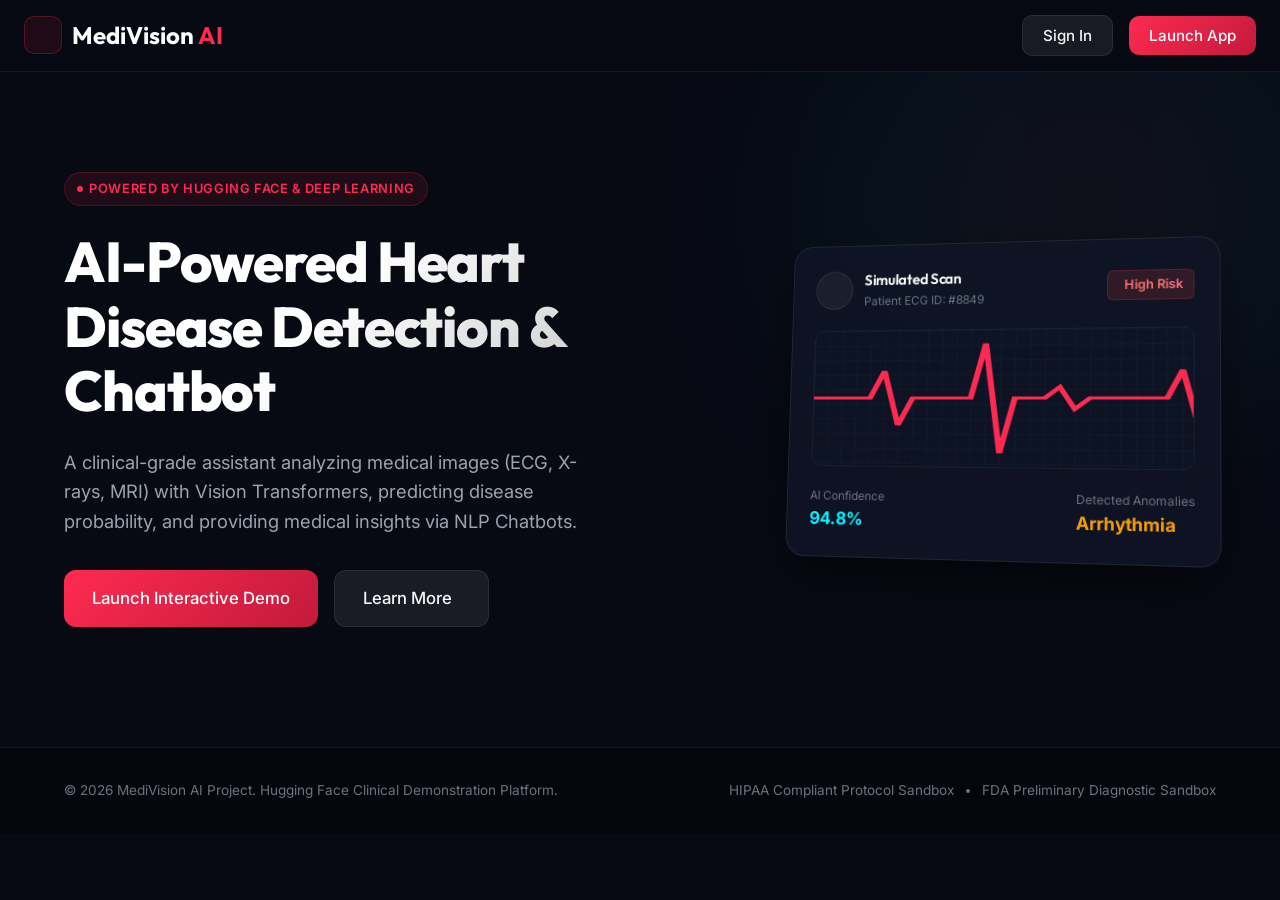
==== index.html @ 936e7990 "Initial commit - MediVision AI medical dashboard application" ====
<!DOCTYPE html>
<html lang="en">
<head>
    <meta charset="UTF-8">
    <meta name="viewport" content="width=device-width, initial-scale=1.0">
    <title>MediVision AI - Heart Disease Detection & Chatbot Assistant</title>
    <meta name="description" content="MediVision AI - An AI-powered medical chatbot and diagnostics dashboard for heart disease prediction using Hugging Face models, Vision Transformers, and Deep Learning.">
    
    <!-- Google Fonts -->
    <link rel="preconnect" href="https://fonts.googleapis.com">
    <link rel="preconnect" href="https://fonts.gstatic.com" crossorigin>
    <link href="https://fonts.googleapis.com/css2?family=Inter:wght@300;400;500;600;700&family=Outfit:wght@400;500;600;700;800&display=swap" rel="stylesheet">
    
    <!-- Lucide Icons -->
    <script src="https://unpkg.com/lucide@latest"></script>
    
    <!-- Custom CSS -->
    <link rel="stylesheet" href="style.css">
</head>
<body>
    <!-- Navigation Bar -->
    <header class="navbar">
        <div class="nav-container">
            <a href="#" class="nav-logo" id="nav-logo">
                <div class="pulse-icon">
                    <i data-lucide="activity"></i>
                </div>
                <span>MediVision<span class="highlight"> AI</span></span>
            </a>
            
            <!-- Nav links removed for clean layout -->
            
            <div class="nav-actions">
                <button class="btn btn-secondary" id="btn-login-trigger">Sign In</button>
                <button class="btn btn-primary btn-glow" id="btn-launch-app">Launch App</button>
            </div>
            
            <button class="mobile-menu-toggle" id="menu-toggle">
                <i data-lucide="menu"></i>
            </button>
        </div>
    </header>

    <!-- Main Views Container -->
    <main class="main-content">
        
        <!-- ================= LANDING PAGE VIEW ================= -->
        <section id="view-landing" class="view-section active">
            <!-- Hero Section -->
            <section class="hero-section" id="about">
                <div class="hero-bg-glow"></div>
                <div class="container hero-container">
                    <div class="hero-text-content">
                        <div class="badge">
                            <span class="badge-dot"></span> Powered by Hugging Face & Deep Learning
                        </div>
                        <h1 class="hero-title">AI-Powered Heart Disease Detection & Chatbot</h1>
                        <p class="hero-description">
                            A clinical-grade assistant analyzing medical images (ECG, X-rays, MRI) with Vision Transformers, predicting disease probability, and providing medical insights via NLP Chatbots.
                        </p>
                        <div class="hero-cta-group">
                            <button class="btn btn-primary btn-large btn-glow btn-launch-app-action">Launch Interactive Demo</button>
                            <a href="#objectives" class="btn btn-secondary btn-large">Learn More <i data-lucide="arrow-right"></i></a>
                        </div>
                    </div>
                    
                    <div class="hero-visual">
                        <div class="pulse-card">
                            <div class="pulse-card-header">
                                <div class="user-info">
                                    <div class="avatar"><i data-lucide="user"></i></div>
                                    <div>
                                        <h4 class="name">Simulated Scan</h4>
                                        <p class="meta">Patient ECG ID: #8849</p>
                                    </div>
                                </div>
                                <span class="status-badge critical"><i data-lucide="alert-triangle"></i> High Risk</span>
                            </div>
                            <div class="ecg-grid-visual">
                                <div class="ecg-line-animation"></div>
                            </div>
                            <div class="pulse-card-footer">
                                <div class="stat">
                                    <span class="label">AI Confidence</span>
                                    <span class="value cyan-text">94.8%</span>
                                </div>
                                <div class="stat">
                                    <span class="label">Detected Anomalies</span>
                                    <span class="value text-warning">Arrhythmia</span>
                                </div>
                            </div>
                        </div>
                    </div>
                </div>
            </section>

            <!-- Documentation sections removed -->
            <!-- Footer -->
            <footer class="footer">
                <div class="container">
                    <div class="footer-bottom">
                        <p>&copy; 2026 MediVision AI Project. Hugging Face Clinical Demonstration Platform.</p>
                        <div class="footer-regulatory">
                            <span>HIPAA Compliant Protocol Sandbox</span>
                            <span class="dot"></span>
                            <span>FDA Preliminary Diagnostic Sandbox</span>
                        </div>
                    </div>
                </div>
            </footer>
        </section>


        <!-- ================= INTERACTIVE WORKSPACE VIEW ================= -->
        <section id="view-app" class="view-section">
            <div class="app-layout">
                <!-- Sidebar Control Panel -->
                <aside class="app-sidebar">
                    <div class="sidebar-user-card" id="user-profile-display">
                        <div class="user-avatar" id="profile-avatar"><i data-lucide="user"></i></div>
                        <div class="user-meta">
                            <h4 id="profile-name">Guest User</h4>
                            <p id="profile-role">Role: Patient</p>
                        </div>
                    </div>
                    
                    <ul class="sidebar-menu">
                        <li>
                            <button class="sidebar-item active" data-tab="tab-upload">
                                <i data-lucide="file-image"></i> Image Diagnostic Center
                            </button>
                        </li>
                        <li>
                            <button class="sidebar-item" data-tab="tab-chatbot">
                                <i data-lucide="message-square"></i> BioGPT Chatbot
                            </button>
                        </li>
                        <li>
                            <button class="sidebar-item" data-tab="tab-history">
                                <i data-lucide="clipboard-list"></i> Medical Records
                            </button>
                        </li>
                        <li class="doctor-only hidden" id="sidebar-doctor-item">
                            <button class="sidebar-item" data-tab="tab-doctor">
                                <i data-lucide="stethoscope"></i> Clinical Approval Queue <span class="badge badge-accent" id="queue-badge">0</span>
                            </button>
                        </li>
                    </ul>
                    
                    <div class="sidebar-footer">
                        <button class="btn btn-secondary btn-full" id="btn-logout">
                            <i data-lucide="log-out"></i> Sign Out
                        </button>
                    </div>
                </aside>

                <!-- Workspace Panels -->
                <div class="app-panel-container">
                    
                    <!-- TAB 1: UPLOAD & DIAGNOSTIC CENTER -->
                    <div class="app-tab-panel active" id="tab-upload">
                        <div class="tab-header">
                            <div>
                                <h2>Image Diagnostic Center</h2>
                                <p>Upload medical scans to trigger the AI prediction engine</p>
                            </div>
                            <!-- Model configuration indicator -->
                            <div class="active-model-indicator">
                                <span class="label">Inference Model:</span>
                                <span class="badge badge-cyan" id="active-vision-model-label">google/vit-base-patch16-224</span>
                            </div>
                        </div>
                        
                        <div class="diagnostic-grid">
                            <!-- Input Panel -->
                            <div class="card diagnostic-card-input">
                                <h3>1. Select Scan & Model</h3>
                                <div class="form-group">
                                    <label>Scan Modality</label>
                                    <div class="modality-selector">
                                        <button class="modality-btn active" data-modality="ecg"><i data-lucide="activity"></i> ECG</button>
                                        <button class="modality-btn" data-modality="xray"><i data-lucide="file-text"></i> Chest X-Ray</button>
                                        <button class="modality-btn" data-modality="mri"><i data-lucide="shield-alert"></i> Cardiac MRI</button>
                                    </div>
                                </div>

                                <div class="form-group">
                                    <label>Classifier Framework</label>
                                    <select class="form-select" id="select-vision-model">
                                        <option value="vit">google/vit-base-patch16-224 (Vision Transformer)</option>
                                        <option value="resnet">microsoft/resnet-50 (ResNet-50 CNN)</option>
                                        <option value="densenet">DenseNet121 (Dense Medical Net)</option>
                                    </select>
                                </div>
                                
                                <div class="form-group">
                                    <label>Upload File</label>
                                    <div class="drag-drop-area" id="drag-drop-zone">
                                        <input type="file" id="file-input" accept="image/*" class="hidden">
                                        <i data-lucide="upload-cloud" class="upload-icon"></i>
                                        <p class="main-text">Drag and drop file here, or <span class="click-link">browse</span></p>
                                        <p class="sub-text">Supported formats: JPG, PNG, DICOM. Max 10MB.</p>
                                    </div>
                                </div>

                                <div class="sample-image-trigger-group">
                                    <p class="sample-label">No clinical files? Use our high-fidelity generated samples:</p>
                                    <div class="sample-buttons">
                                        <button class="btn btn-secondary btn-sm" id="btn-use-sample-ecg"><i data-lucide="activity"></i> ECG Sample</button>
                                        <button class="btn btn-secondary btn-sm" id="btn-use-sample-xray"><i data-lucide="file-text"></i> X-Ray Sample</button>
                                        <button class="btn btn-secondary btn-sm" id="btn-use-sample-mri"><i data-lucide="shield-alert"></i> MRI Sample</button>
                                    </div>
                                </div>
                            </div>
                            
                            <!-- Viewer Panel -->
                            <div class="card diagnostic-card-viewer">
                                <div class="viewer-wrapper">
                                    <!-- Empty State -->
                                    <div class="viewer-empty-state" id="viewer-empty">
                                        <i data-lucide="image" class="empty-icon"></i>
                                        <p>Await File Upload to Begin</p>
                                        <span class="sub-text">Inference results will automatically compile upon file receipt</span>
                                    </div>
                                    
                                    <!-- Image Preview & Scanner Overlay -->
                                    <div class="viewer-active-state hidden" id="viewer-active">
                                        <div class="scan-image-container">
                                            <img id="scan-preview-img" src="" alt="Medical Scan">
                                            <div class="scan-laser-grid" id="scan-laser"></div>
                                            <div class="heatmap-overlay hidden" id="heatmap-overlay"></div>
                                        </div>
                                        
                                        <div class="viewer-actions-row">
                                            <button class="btn btn-secondary btn-sm" id="btn-toggle-heatmap" disabled>
                                                <i data-lucide="eye"></i> Toggle AI Attention Heatmap
                                            </button>
                                            <span class="scan-status" id="scan-status-text">Processing complete</span>
                                        </div>
                                    </div>
                                </div>

                                <!-- Scanning Progress -->
                                <div class="scan-progress-bar-container hidden" id="scan-progress-box">
                                    <div class="progress-info">
                                        <span id="scan-progress-label">Extracting spatial features...</span>
                                        <span id="scan-progress-pct">0%</span>
                                    </div>
                                    <div class="progress-bar-bg">
                                        <div class="progress-bar-fill" id="scan-progress-fill"></div>
                                    </div>
                                </div>

                                <!-- Results Panel -->
                                <div class="prediction-results-box hidden" id="prediction-results-box">
                                    <hr class="divider">
                                    <div class="result-header">
                                        <h4>Diagnostic Evaluation</h4>
                                        <span class="status-badge" id="result-status-badge">Normal</span>
                                    </div>
                                    
                                    <div class="probability-metric-row">
                                        <div class="metric-label">
                                            <span>MediVisionvascular Anomaly Probability</span>
                                            <span class="probability-pct" id="result-probability-text">8.4%</span>
                                        </div>
                                        <div class="probability-bar-bg">
                                            <div class="probability-bar-fill" id="result-probability-fill"></div>
                                        </div>
                                    </div>
                                    
                                    <div class="results-metadata-grid">
                                        <div class="metadata-item">
                                            <span class="label">Identified Pathology</span>
                                            <span class="value" id="result-pathology-name">Sinus Rhythm</span>
                                        </div>
                                        <div class="metadata-item">
                                            <span class="label">Clinical Signatures</span>
                                            <span class="value text-warning" id="result-clinical-tags">None Detected</span>
                                        </div>
                                    </div>

                                    <div class="results-action-row">
                                        <button class="btn btn-primary" id="btn-goto-chat">
                                            <i data-lucide="message-square"></i> Open Chatbot Consultation
                                        </button>
                                    </div>
                                </div>
                            </div>
                        </div>
                    </div>
                    
                    <!-- TAB 2: BIO-GPT MEDICAL CHATBOT -->
                    <div class="app-tab-panel" id="tab-chatbot">
                        <div class="chatbot-container">
                            <!-- Left: Session Context Summary -->
                            <div class="chatbot-context-panel">
                                <h3>Consultation Desk</h3>
                                <div class="context-subcard">
                                    <label>Connected Chat Model</label>
                                    <div class="chat-model-info">
                                        <i data-lucide="bot"></i>
                                        <div>
                                            <select class="form-select select-sm" id="select-chatbot-model">
                                                <option value="biogpt">microsoft/BioGPT</option>
                                                <option value="biobert">BioBERT (QA Extractor)</option>
                                                <option value="medalpaca">MedAlpaca (Instruct-tuned)</option>
                                            </select>
                                        </div>
                                    </div>
                                </div>

                                <div class="context-subcard" id="chat-diagnosis-context">
                                    <label>Active Diagnosis Context</label>
                                    <div class="context-status empty" id="chat-context-empty">
                                        <i data-lucide="info"></i>
                                        <p>No active diagnostic image. Upload a scan first for context-aware chat.</p>
                                    </div>
                                    <div class="context-status active-context hidden" id="chat-context-loaded">
                                        <div class="context-thumbnail">
                                            <img id="chat-context-thumb" src="" alt="Thumbnail">
                                        </div>
                                        <div class="context-details">
                                            <h5 id="chat-context-type">ECG Reading</h5>
                                            <p id="chat-context-summary">Disease Prob: 94.8%</p>
                                            <span class="badge badge-accent btn-sm" id="chat-context-tag">Arrhythmia</span>
                                        </div>
                                    </div>
                                </div>

                                <div class="disclaimer-alert">
                                    <i data-lucide="alert-octagon"></i>
                                    <p><strong>Clinical Disclaimer:</strong> Chatbot answers are for preliminary evaluation only and must be confirmed by a board-certified physician.</p>
                                </div>
                            </div>

                            <!-- Right: Chat Room -->
                            <div class="chat-room-panel">
                                <div class="chat-history" id="chat-messages-container">
                                    <!-- Bot Welcome Message -->
                                    <div class="chat-message bot">
                                        <div class="message-avatar"><i data-lucide="bot"></i></div>
                                        <div class="message-bubble">
                                            <p>Welcome to MediVision AI. I am your biomedical AI chatbot powered by Hugging Face models. How can I assist you with your cardiac inquiries today?</p>
                                            <span class="timestamp">11:25 AM</span>
                                        </div>
                                    </div>
                                </div>
                                
                                <div class="chat-prompt-suggestions" id="chat-suggestions-box">
                                    <button class="suggestion-chip" data-prompt="What are the symptoms of Arrhythmia?">Symptoms of Arrhythmia</button>
                                    <button class="suggestion-chip" data-prompt="What is cardiomegaly?">What is MediVisionmegaly?</button>
                                    <button class="suggestion-chip" data-prompt="Explain Vision Transformers in medicine.">How does this AI work?</button>
                                </div>

                                <form class="chat-input-row" id="chat-form">
                                    <input type="text" class="chat-text-input" id="chat-text-input" placeholder="Ask about symptoms, precautions, or uploaded diagnosis..." required>
                                    <button type="submit" class="btn btn-primary btn-icon" id="btn-send-message">
                                        <i data-lucide="send"></i>
                                    </button>
                                </form>
                            </div>
                        </div>
                    </div>
                    
                    <!-- TAB 3: MEDICAL HISTORY & REPORTS -->
                    <div class="app-tab-panel" id="tab-history">
                        <div class="tab-header">
                            <div>
                                <h2>Medical History & Reports</h2>
                                <p>View past diagnoses and download clinical records</p>
                            </div>
                        </div>
                        
                        <div class="card records-card">
                            <div class="table-wrapper">
                                <table class="clinical-table">
                                    <thead>
                                        <tr>
                                            <th>Date</th>
                                            <th>Record ID</th>
                                            <th>Scan Type</th>
                                            <th>Model Used</th>
                                            <th>AI Prediction</th>
                                            <th>Status</th>
                                            <th>Clinical Signature</th>
                                            <th>Actions</th>
                                        </tr>
                                    </thead>
                                    <tbody id="records-table-body">
                                        <!-- Dynamically Populated -->
                                        <tr>
                                            <td colspan="8" class="text-center py-4 text-muted">No diagnostic records located. Submit a scan in the Diagnostic Center.</td>
                                        </tr>
                                    </tbody>
                                </table>
                            </div>
                        </div>
                    </div>
                    
                    <!-- TAB 4: CLINICAL APPROVAL QUEUE (DOCTOR ONLY) -->
                    <div class="app-tab-panel" id="tab-doctor">
                        <div class="tab-header">
                            <div>
                                <h2>Clinical Approval Portal</h2>
                                <p>Review AI-assisted diagnostic reports and issue clinical sign-offs</p>
                            </div>
                        </div>

                        <div class="doctor-portal-grid">
                            <!-- Left: Submission Queue -->
                            <div class="card queue-card">
                                <h3>Pending Patient Submissions</h3>
                                <div class="queue-list" id="doctor-queue-list">
                                    <!-- Dynamic Items -->
                                    <div class="empty-queue-text text-muted">No reports currently in the validation queue.</div>
                                </div>
                            </div>

                            <!-- Right: Detailed Review Panel -->
                            <div class="card review-card">
                                <h3>Clinical Evaluation Desk</h3>
                                <div class="review-panel-content" id="doctor-review-empty">
                                    <i data-lucide="stethoscope" class="empty-icon"></i>
                                    <p>Select a submission from the left queue to begin validation</p>
                                </div>

                                <div class="review-panel-content hidden" id="doctor-review-active">
                                    <div class="patient-header">
                                        <div>
                                            <h4 id="review-patient-name">Patient Name</h4>
                                            <p class="meta" id="review-record-id">Record ID: #0000</p>
                                        </div>
                                        <span class="status-badge" id="review-ai-probability-badge">94.8% Risk</span>
                                    </div>
                                    
                                    <div class="review-details-grid">
                                        <div class="detail-box">
                                            <label>Uploaded Scan</label>
                                            <div class="scan-thumbnail-box">
                                                <img id="review-scan-img" src="" alt="Scan Image">
                                            </div>
                                        </div>
                                        <div class="detail-box">
                                            <label>AI Diagnostics Summary</label>
                                            <div class="ai-summary-card">
                                                <p><strong>Modality:</strong> <span id="review-modality">ECG</span></p>
                                                <p><strong>Prediction Model:</strong> <span id="review-ai-model">ViT</span></p>
                                                <p><strong>Probability:</strong> <span id="review-probability">0.0%</span></p>
                                                <p><strong>AI Verdict:</strong> <span id="review-verdict">Normal</span></p>
                                                <p><strong>Primary Flags:</strong> <span id="review-pathology">None</span></p>
                                            </div>
                                        </div>
                                    </div>

                                    <div class="doctor-action-form">
                                        <div class="form-group">
                                            <label for="doctor-clinical-verdict">Official Diagnostic Verdict</label>
                                            <select class="form-select" id="doctor-clinical-verdict">
                                                <option value="Confirmed - Normal">Confirm AI - Normal / Low Risk</option>
                                                <option value="Confirmed - Abnormal">Confirm AI - Heart Disease Detected</option>
                                                <option value="Overruled - Normal">Overrule AI - Normal / Low Risk</option>
                                                <option value="Overruled - Abnormal">Overrule AI - Pathological Anomaly Found</option>
                                            </select>
                                        </div>
                                        
                                        <div class="form-group">
                                            <label for="doctor-clinical-notes">Clinical Notes & Treatment Pathway</label>
                                            <textarea class="form-textarea" id="doctor-clinical-notes" rows="4" placeholder="Enter patient guidelines, required therapies, or scheduled appointment dates..."></textarea>
                                        </div>

                                        <div class="form-group">
                                            <label for="doctor-signature">Authorized Clinician Signature</label>
                                            <input type="text" class="form-input" id="doctor-signature" placeholder="Dr. [First Name, Last Name], MD">
                                        </div>

                                        <button class="btn btn-primary btn-full" id="btn-submit-doctor-approval">
                                            <i data-lucide="check-square"></i> Issue Sign-off & Finalize Report
                                        </button>
                                    </div>
                                </div>
                            </div>
                        </div>
                    </div>
                    
                    <!-- TAB 5: REMOVED -->
                    
                </div>
            </div>
        </section>
        
    </main>

    <!-- ================= AUTHENTICATION MODAL ================= -->
    <div class="modal-backdrop" id="auth-modal">
        <div class="modal-card">
            <button class="modal-close" id="btn-close-auth"><i data-lucide="x"></i></button>
            <div class="modal-tabs">
                <button class="modal-tab-btn active" id="tab-btn-signin">Sign In</button>
                <button class="modal-tab-btn" id="tab-btn-signup">Register Account</button>
            </div>
            
            <div class="modal-body">
                <!-- Sign In Form -->
                <form id="signin-form" class="auth-form active">
                    <div class="form-group">
                        <label for="signin-email">Medical Registration / Email Address</label>
                        <input type="email" class="form-input" id="signin-email" placeholder="name@medivision.ai" required>
                    </div>
                    <div class="form-group">
                        <label for="signin-password">Password</label>
                        <input type="password" class="form-input" id="signin-password" placeholder="••••••••" required>
                    </div>
                    
                    <button type="submit" class="btn btn-primary btn-full btn-glow">Sign In</button>
                    
                    <!-- Quick Test Credentials -->
                    <div class="quick-credentials">
                        <p class="credential-label">For Evaluation / Sandbox Testing:</p>
                        <div class="credential-buttons">
                            <button type="button" class="btn btn-secondary btn-sm" id="btn-quick-patient">
                                <i data-lucide="user"></i> Login as Patient
                            </button>
                            <button type="button" class="btn btn-secondary btn-sm" id="btn-quick-doctor">
                                <i data-lucide="stethoscope"></i> Login as Doctor
                            </button>
                        </div>
                    </div>
                </form>

                <!-- Sign Up Form -->
                <form id="signup-form" class="auth-form">
                    <div class="form-group">
                        <label for="signup-name">Full Legal Name</label>
                        <input type="text" class="form-input" id="signup-name" placeholder="John Doe" required>
                    </div>
                    <div class="form-group">
                        <label for="signup-email">Email Address</label>
                        <input type="email" class="form-input" id="signup-email" placeholder="patient@gmail.com" required>
                    </div>
                    <div class="form-group">
                        <label for="signup-role">Account Privilege Level</label>
                        <select class="form-select" id="signup-role">
                            <option value="patient">Patient (Submit Scans & Chat)</option>
                            <option value="doctor">Doctor / Clinician (Approve Diagnostic Records)</option>
                        </select>
                    </div>
                    <div class="form-group">
                        <label for="signup-password">Create Secure Password</label>
                        <input type="password" class="form-input" id="signup-password" placeholder="••••••••" required>
                    </div>
                    
                    <button type="submit" class="btn btn-primary btn-full btn-glow">Register Account</button>
                </form>
            </div>
        </div>
    </div>

    <!-- ================= CLINICAL REPORT PRINT MODAL (FOR PRINT STYLESHEET) ================= -->
    <div class="print-report-container" id="printable-report">
        <!-- This area will be dynamically rendered when print trigger is hit -->
    </div>

    <!-- Footer moved to landing view to prevent displaying inside the active dashboard -->

    <!-- Core App JS -->
    <script src="app.js"></script>
</body>
</html>
---- style.css ----
/* ==========================================================================
   MediVision AI - CSS Design System & Theme Layout
   ========================================================================== */

/* Design Tokens & Theme Variables */
:root {
    --bg-dark: #070913;
    --bg-surface: rgba(16, 20, 38, 0.65);
    --bg-surface-solid: #0f1325;
    --bg-surface-hover: rgba(26, 32, 58, 0.85);
    --border-color: rgba(255, 255, 255, 0.08);
    --border-color-glow: rgba(0, 245, 255, 0.3);
    
    /* Brand Accents */
    --color-crimson: #ff2a51;
    --color-cyan: #00f5ff;
    --color-indigo: #4f46e5;
    --color-orange: #f59e0b;
    --color-green: #10b981;
    --color-purple: #8b5cf6;
    
    /* Text colors */
    --text-primary: #f3f4f6;
    --text-secondary: #9ca3af;
    --text-muted: #6b7280;
    
    /* Font stacks */
    --font-heading: 'Outfit', -apple-system, sans-serif;
    --font-body: 'Inter', -apple-system, sans-serif;
    
    /* Glassmorphism shadow */
    --shadow-glass: 0 8px 32px 0 rgba(0, 0, 0, 0.37);
    --shadow-glow-crimson: 0 0 15px rgba(255, 42, 81, 0.4);
    --shadow-glow-cyan: 0 0 15px rgba(0, 245, 255, 0.4);
}

/* Reset & Global Rules */
* {
    margin: 0;
    padding: 0;
    box-sizing: border-box;
}

html {
    scroll-behavior: smooth;
    font-size: 16px;
}

body {
    background-color: var(--bg-dark);
    color: var(--text-primary);
    font-family: var(--font-body);
    line-height: 1.6;
    overflow-x: hidden;
}

h1, h2, h3, h4, h5, h6 {
    font-family: var(--font-heading);
    font-weight: 600;
    letter-spacing: -0.02em;
    color: #ffffff;
}

a {
    color: inherit;
    text-decoration: none;
}

/* Custom Scrollbar */
::-webkit-scrollbar {
    width: 8px;
    height: 8px;
}

::-webkit-scrollbar-track {
    background: var(--bg-dark);
}

::-webkit-scrollbar-thumb {
    background: rgba(255, 255, 255, 0.1);
    border-radius: 4px;
}

::-webkit-scrollbar-thumb:hover {
    background: rgba(255, 255, 255, 0.2);
}

/* ==========================================================================
   Reusable Utility Styles
   ========================================================================== */
.container {
    max-width: 1200px;
    margin: 0 auto;
    padding: 0 24px;
}

.section-container {
    padding: 80px 0;
}

.bg-alt {
    background-color: rgba(255, 255, 255, 0.015);
    border-top: 1px solid var(--border-color);
    border-bottom: 1px solid var(--border-color);
}

.card {
    background: var(--bg-surface);
    backdrop-filter: blur(12px);
    -webkit-backdrop-filter: blur(12px);
    border: 1px solid var(--border-color);
    border-radius: 16px;
    padding: 24px;
    box-shadow: var(--shadow-glass);
    transition: all 0.3s cubic-bezier(0.4, 0, 0.2, 1);
}

/* Buttons */
.btn {
    display: inline-flex;
    align-items: center;
    justify-content: center;
    gap: 8px;
    padding: 10px 20px;
    border-radius: 10px;
    font-family: var(--font-body);
    font-weight: 500;
    font-size: 0.95rem;
    cursor: pointer;
    transition: all 0.25s ease;
    border: none;
}

.btn-primary {
    background: linear-gradient(135deg, var(--color-crimson), #c21a3b);
    color: #ffffff;
}

.btn-primary:hover {
    transform: translateY(-2px);
    box-shadow: var(--shadow-glow-crimson);
}

.btn-secondary {
    background: rgba(255, 255, 255, 0.08);
    color: var(--text-primary);
    border: 1px solid var(--border-color);
}

.btn-secondary:hover {
    background: rgba(255, 255, 255, 0.14);
    transform: translateY(-2px);
}

.btn-full {
    width: 100%;
}

.btn-glow {
    position: relative;
    overflow: hidden;
}

.btn-glow::after {
    content: '';
    position: absolute;
    top: -50%;
    left: -50%;
    width: 200%;
    height: 200%;
    background: linear-gradient(
        to bottom right,
        rgba(255, 255, 255, 0) 0%,
        rgba(255, 255, 255, 0.15) 50%,
        rgba(255, 255, 255, 0) 100%
    );
    transform: rotate(45deg);
    transition: all 0.5s ease;
    opacity: 0;
}

.btn-glow:hover::after {
    opacity: 1;
    transform: rotate(45deg) translate(20%, 20%);
}

.btn-large {
    padding: 14px 28px;
    font-size: 1.05rem;
    border-radius: 12px;
}

.btn-sm {
    padding: 6px 12px;
    font-size: 0.85rem;
    border-radius: 8px;
}

.btn-icon {
    padding: 10px;
    border-radius: 50%;
}

/* Badges */
.badge {
    display: inline-flex;
    align-items: center;
    gap: 6px;
    padding: 6px 12px;
    border-radius: 30px;
    font-size: 0.8rem;
    font-weight: 600;
    text-transform: uppercase;
    letter-spacing: 0.05em;
    background: rgba(255, 42, 81, 0.1);
    color: var(--color-crimson);
    border: 1px solid rgba(255, 42, 81, 0.2);
}

.badge-dot {
    width: 6px;
    height: 6px;
    border-radius: 50%;
    background-color: var(--color-crimson);
    animation: beacon 1.5s infinite alternate;
}

.badge-cyan {
    background: rgba(0, 245, 255, 0.1);
    color: var(--color-cyan);
    border: 1px solid rgba(0, 245, 255, 0.2);
}

.badge-accent {
    background: var(--color-crimson);
    color: #ffffff;
    border: none;
    border-radius: 6px;
    padding: 2px 6px;
    font-size: 0.75rem;
}

.badge-warning {
    background: rgba(245, 158, 11, 0.1);
    color: var(--color-orange);
    border: 1px solid rgba(245, 158, 11, 0.2);
}

/* Form Controls */
.form-group {
    margin-bottom: 20px;
}

.form-group label {
    display: block;
    font-size: 0.88rem;
    font-weight: 500;
    color: var(--text-secondary);
    margin-bottom: 8px;
}

.form-input, .form-select, .form-textarea {
    width: 100%;
    background: rgba(255, 255, 255, 0.04);
    border: 1px solid var(--border-color);
    border-radius: 10px;
    padding: 12px 16px;
    color: #ffffff;
    font-family: var(--font-body);
    font-size: 0.95rem;
    transition: all 0.2s ease;
}

.form-input:focus, .form-select:focus, .form-textarea:focus {
    outline: none;
    border-color: var(--color-cyan);
    box-shadow: 0 0 0 3px rgba(0, 245, 255, 0.15);
}

.form-select option {
    background-color: var(--bg-surface-solid);
    color: #ffffff;
}

/* ==========================================================================
   Navigation Bar (Header)
   ========================================================================== */
.navbar {
    position: fixed;
    top: 0;
    left: 0;
    width: 100%;
    height: 72px;
    background: rgba(7, 9, 19, 0.8);
    backdrop-filter: blur(12px);
    -webkit-backdrop-filter: blur(12px);
    border-bottom: 1px solid var(--border-color);
    z-index: 1000;
}

.nav-container {
    max-width: 1300px;
    height: 100%;
    margin: 0 auto;
    padding: 0 24px;
    display: flex;
    align-items: center;
    justify-content: space-between;
}

.nav-logo {
    display: flex;
    align-items: center;
    gap: 10px;
    font-family: var(--font-heading);
    font-size: 1.5rem;
    font-weight: 700;
    color: #ffffff;
}

.nav-logo .highlight {
    color: var(--color-crimson);
}

.pulse-icon {
    width: 38px;
    height: 38px;
    border-radius: 10px;
    background: rgba(255, 42, 81, 0.1);
    color: var(--color-crimson);
    display: flex;
    align-items: center;
    justify-content: center;
    border: 1px solid rgba(255, 42, 81, 0.25);
    animation: heartpulse 1.8s infinite ease-in-out;
}

.nav-links {
    display: flex;
    gap: 32px;
}

.nav-link {
    font-size: 0.95rem;
    font-weight: 500;
    color: var(--text-secondary);
    transition: color 0.2s ease;
}

.nav-link:hover, .nav-link.active {
    color: #ffffff;
}

.nav-link.active {
    position: relative;
}

.nav-link.active::after {
    content: '';
    position: absolute;
    bottom: -8px;
    left: 0;
    width: 100%;
    height: 2px;
    background: var(--color-crimson);
    border-radius: 2px;
}

.nav-actions {
    display: flex;
    align-items: center;
    gap: 16px;
}

.mobile-menu-toggle {
    display: none;
    background: none;
    border: none;
    color: #ffffff;
    font-size: 1.5rem;
    cursor: pointer;
}

/* ==========================================================================
   Landing Page Sections
   ========================================================================== */
.main-content {
    margin-top: 72px;
}

.view-section {
    display: none;
}

.view-section.active {
    display: block;
}

/* Hero Section */
.hero-section {
    position: relative;
    padding: 100px 0 120px 0;
    overflow: hidden;
}

.hero-bg-glow {
    position: absolute;
    top: -10%;
    right: -10%;
    width: 50%;
    height: 60%;
    background: radial-gradient(circle, rgba(255, 42, 81, 0.08) 0%, rgba(0, 245, 255, 0.05) 50%, rgba(7, 9, 19, 0) 100%);
    filter: blur(80px);
    z-index: -1;
}

.hero-container {
    display: grid;
    grid-template-columns: 1.2fr 0.8fr;
    gap: 60px;
    align-items: center;
}

.hero-text-content {
    display: flex;
    flex-direction: column;
    align-items: flex-start;
    gap: 24px;
}

.hero-title {
    font-size: 3.5rem;
    line-height: 1.15;
    font-weight: 800;
    background: linear-gradient(135deg, #ffffff 40%, rgba(255, 255, 255, 0.7));
    -webkit-background-clip: text;
    -webkit-text-fill-color: transparent;
}

.hero-description {
    font-size: 1.15rem;
    color: var(--text-secondary);
    max-width: 550px;
}

.hero-cta-group {
    display: flex;
    gap: 16px;
    margin-top: 10px;
}

/* Hero Visual Pulse Card Mockup */
.hero-visual {
    perspective: 1000px;
}

.pulse-card {
    background: rgba(16, 20, 38, 0.8);
    backdrop-filter: blur(20px);
    border: 1px solid var(--border-color);
    border-radius: 20px;
    padding: 24px;
    box-shadow: 0 20px 50px rgba(0, 0, 0, 0.5);
    transform: rotateY(-10deg) rotateX(5deg);
    transition: transform 0.5s ease;
}

.pulse-card:hover {
    transform: rotateY(0deg) rotateX(0deg);
}

.pulse-card-header {
    display: flex;
    justify-content: space-between;
    align-items: center;
    margin-bottom: 20px;
}

.user-info {
    display: flex;
    align-items: center;
    gap: 12px;
}

.user-info .avatar {
    width: 40px;
    height: 40px;
    border-radius: 50%;
    background: rgba(255, 255, 255, 0.05);
    display: flex;
    align-items: center;
    justify-content: center;
    border: 1px solid var(--border-color);
    color: var(--text-secondary);
}

.user-info .name {
    font-size: 0.95rem;
    font-weight: 600;
}

.user-info .meta {
    font-size: 0.75rem;
    color: var(--text-muted);
}

.status-badge {
    display: inline-flex;
    align-items: center;
    gap: 6px;
    padding: 4px 10px;
    border-radius: 6px;
    font-size: 0.8rem;
    font-weight: 600;
}

.status-badge.critical {
    background: rgba(239, 68, 68, 0.15);
    color: #f87171;
    border: 1px solid rgba(239, 68, 68, 0.2);
}

.status-badge.normal-status {
    background: rgba(16, 185, 129, 0.15);
    color: #34d399;
    border: 1px solid rgba(16, 185, 129, 0.2);
}

.status-badge.pending {
    background: rgba(245, 158, 11, 0.15);
    color: #fbbf24;
    border: 1px solid rgba(245, 158, 11, 0.2);
}

.ecg-grid-visual {
    height: 140px;
    background: linear-gradient(rgba(0, 245, 255, 0.03) 1px, transparent 1px),
                linear-gradient(90deg, rgba(0, 245, 255, 0.03) 1px, transparent 1px);
    background-size: 15px 15px;
    border: 1px solid rgba(255, 255, 255, 0.05);
    border-radius: 12px;
    position: relative;
    overflow: hidden;
    margin-bottom: 20px;
}

.ecg-line-animation {
    width: 100%;
    height: 100%;
    background-image: url('data:image/svg+xml;utf8,<svg xmlns="http://www.w3.org/2000/svg" viewBox="0 0 100 100" preserveAspectRatio="none"><path d="M0,50 L20,50 L25,30 L30,70 L35,50 L55,50 L60,10 L65,90 L70,50 L80,50 L85,42 L90,58 L95,50 L100,50" fill="none" stroke="%23ff2a51" stroke-width="2" /></svg>');
    background-size: 300px 100%;
    animation: ecgScroll 5s infinite linear;
}

.pulse-card-footer {
    display: flex;
    justify-content: space-between;
}

.pulse-card-footer .stat {
    display: flex;
    flex-direction: column;
}

.pulse-card-footer .stat .label {
    font-size: 0.75rem;
    color: var(--text-muted);
}

.pulse-card-footer .stat .value {
    font-size: 1.1rem;
    font-weight: 700;
}

.cyan-text {
    color: var(--color-cyan);
}

.text-warning {
    color: var(--color-orange);
}

/* Objectives Section */
.section-header {
    text-align: center;
    margin-bottom: 60px;
}

.section-title {
    font-size: 2.2rem;
    margin-bottom: 12px;
}

.section-subtitle {
    font-size: 1.05rem;
    color: var(--text-secondary);
    max-width: 600px;
    margin: 0 auto;
}

.objectives-grid {
    display: grid;
    grid-template-columns: repeat(auto-fit, minmax(340px, 1fr));
    gap: 24px;
}

.objective-card:hover {
    transform: translateY(-5px);
    border-color: rgba(255, 255, 255, 0.15);
}

.card-icon {
    width: 52px;
    height: 52px;
    border-radius: 12px;
    display: flex;
    align-items: center;
    justify-content: center;
    margin-bottom: 20px;
    font-size: 1.4rem;
}

.card-icon.crimson { background: rgba(255, 42, 81, 0.1); color: var(--color-crimson); }
.card-icon.blue { background: rgba(79, 70, 229, 0.1); color: var(--color-indigo); }
.card-icon.cyan { background: rgba(0, 245, 255, 0.1); color: var(--color-cyan); }
.card-icon.orange { background: rgba(245, 158, 11, 0.1); color: var(--color-orange); }
.card-icon.purple { background: rgba(139, 92, 246, 0.1); color: var(--color-purple); }
.card-icon.green { background: rgba(16, 185, 129, 0.1); color: var(--color-green); }

.objective-card h3 {
    font-size: 1.25rem;
    margin-bottom: 12px;
}

.objective-card p {
    color: var(--text-secondary);
    font-size: 0.92rem;
}

/* Problem Statement Section */
.problem-container {
    display: grid;
    grid-template-columns: 1.2fr 0.8fr;
    gap: 60px;
    align-items: center;
}

.problem-text h2 {
    font-size: 2.2rem;
    margin: 16px 0;
}

.problem-text p {
    color: var(--text-secondary);
    margin-bottom: 20px;
}

.highlight-quote {
    border-left: 3px solid var(--color-cyan);
    padding-left: 20px;
    font-style: italic;
    color: var(--text-primary);
    font-size: 1.1rem;
    margin: 24px 0;
}

.problem-stats {
    display: flex;
    flex-direction: column;
    gap: 24px;
}

.stat-card {
    background: rgba(255, 255, 255, 0.02);
    border: 1px solid var(--border-color);
    border-radius: 16px;
    padding: 32px;
    text-align: center;
}

.stat-card h3 {
    font-size: 3rem;
    color: var(--color-crimson);
    font-weight: 800;
    margin-bottom: 8px;
    text-shadow: 0 0 10px rgba(255, 42, 81, 0.2);
}

.stat-card p {
    color: var(--text-secondary);
    font-size: 0.95rem;
}

/* Tech Stack Section */
.tech-grid {
    display: grid;
    grid-template-columns: repeat(auto-fit, minmax(280px, 1fr));
    gap: 24px;
}

.tech-card {
    background: rgba(255, 255, 255, 0.01);
    border: 1px solid var(--border-color);
    border-radius: 12px;
    padding: 24px;
    transition: all 0.25s ease;
}

.tech-card:hover {
    background: rgba(255, 255, 255, 0.03);
    border-color: var(--color-cyan);
}

.tech-icon {
    font-size: 1.6rem;
    color: var(--color-cyan);
    margin-bottom: 16px;
}

.tech-card h4 {
    font-size: 1.15rem;
    margin-bottom: 8px;
}

.tech-card p {
    color: var(--text-secondary);
    font-size: 0.88rem;
}

/* Hugging Face Model Explorer */
.model-explorer-container {
    max-width: 900px;
    margin: 0 auto;
}

.model-tabs {
    display: flex;
    gap: 12px;
    margin-bottom: 24px;
    justify-content: center;
}

.model-tab {
    background: rgba(255, 255, 255, 0.04);
    border: 1px solid var(--border-color);
    padding: 12px 24px;
    border-radius: 30px;
    color: var(--text-secondary);
    font-family: var(--font-heading);
    font-weight: 500;
    cursor: pointer;
    display: flex;
    align-items: center;
    gap: 8px;
    transition: all 0.25s ease;
}

.model-tab:hover, .model-tab.active {
    color: #ffffff;
    background: rgba(0, 245, 255, 0.08);
    border-color: var(--color-cyan);
}

.model-content {
    display: none;
}

.model-content.active {
    display: block;
}

.model-grid {
    display: grid;
    grid-template-columns: repeat(auto-fit, minmax(260px, 1fr));
    gap: 20px;
}

.model-subcard {
    background: rgba(16, 20, 38, 0.4);
    border: 1px solid var(--border-color);
    border-radius: 12px;
    padding: 20px;
    cursor: pointer;
    transition: all 0.2s ease;
}

.model-subcard:hover, .model-subcard.active {
    border-color: var(--color-cyan);
    background: rgba(0, 245, 255, 0.03);
}

.model-subcard.active {
    box-shadow: 0 0 15px rgba(0, 245, 255, 0.1);
}

.subcard-header {
    display: flex;
    justify-content: space-between;
    align-items: flex-start;
    margin-bottom: 12px;
    gap: 10px;
}

.subcard-header h5 {
    font-size: 0.95rem;
    word-break: break-all;
}

.model-subcard p {
    font-size: 0.85rem;
    color: var(--text-secondary);
    margin-bottom: 16px;
}

.model-subcard .tag {
    font-size: 0.72rem;
    background: rgba(255, 255, 255, 0.06);
    padding: 2px 6px;
    border-radius: 4px;
    white-space: nowrap;
}

.model-stats {
    display: flex;
    justify-content: space-between;
    font-size: 0.78rem;
    color: var(--text-muted);
}

/* Datasets Section */
.datasets-grid {
    display: grid;
    grid-template-columns: repeat(auto-fit, minmax(340px, 1fr));
    gap: 24px;
}

.dataset-card .source {
    font-size: 0.8rem;
    color: var(--color-cyan);
    margin-bottom: 12px;
}

.dataset-card p {
    font-size: 0.9rem;
    color: var(--text-secondary);
    margin-bottom: 16px;
}

.dataset-meta {
    display: flex;
    justify-content: space-between;
    border-top: 1px solid var(--border-color);
    padding-top: 12px;
    font-size: 0.8rem;
    color: var(--text-muted);
}

/* ==========================================================================
   Interactive Application Workspace Layout (SPA)
   ========================================================================== */
.app-layout {
    display: grid;
    grid-template-columns: 260px 1fr;
    min-height: calc(100vh - 72px);
    background-color: #0b0c16;
}

/* Sidebar Layout */
.app-sidebar {
    background-color: #0e101f;
    border-right: 1px solid var(--border-color);
    padding: 24px 16px;
    display: flex;
    flex-direction: column;
    justify-content: space-between;
}

.sidebar-user-card {
    display: flex;
    align-items: center;
    gap: 12px;
    padding: 12px;
    background: rgba(255, 255, 255, 0.03);
    border: 1px solid var(--border-color);
    border-radius: 12px;
    margin-bottom: 32px;
}

.sidebar-user-card .user-avatar {
    width: 44px;
    height: 44px;
    border-radius: 10px;
    background: var(--color-indigo);
    display: flex;
    align-items: center;
    justify-content: center;
    color: #ffffff;
    font-size: 1.2rem;
}

.sidebar-user-card .user-meta h4 {
    font-size: 0.9rem;
    font-weight: 600;
}

.sidebar-user-card .user-meta p {
    font-size: 0.75rem;
    color: var(--text-muted);
}

.sidebar-menu {
    list-style: none;
    display: flex;
    flex-direction: column;
    gap: 8px;
    flex-grow: 1;
}

.sidebar-item {
    width: 100%;
    display: flex;
    align-items: center;
    gap: 12px;
    padding: 12px 16px;
    background: none;
    border: none;
    border-radius: 10px;
    color: var(--text-secondary);
    font-family: var(--font-body);
    font-size: 0.9rem;
    font-weight: 500;
    cursor: pointer;
    text-align: left;
    transition: all 0.2s ease;
}

.sidebar-item:hover {
    color: #ffffff;
    background: rgba(255, 255, 255, 0.04);
}

.sidebar-item.active {
    color: #ffffff;
    background: rgba(255, 42, 81, 0.1);
    border: 1px solid rgba(255, 42, 81, 0.2);
    box-shadow: 0 0 10px rgba(255, 42, 81, 0.05);
}

.sidebar-item.active i {
    color: var(--color-crimson);
}

.sidebar-item i {
    font-size: 1.1rem;
}

.sidebar-item .badge {
    margin-left: auto;
}

.hidden {
    display: none !important;
}

/* Workspace Panels container */
.app-panel-container {
    padding: 32px;
    overflow-y: auto;
    max-height: calc(100vh - 72px);
}

.app-tab-panel {
    display: none;
}

.app-tab-panel.active {
    display: block;
}

.tab-header {
    display: flex;
    justify-content: space-between;
    align-items: flex-start;
    margin-bottom: 28px;
    border-bottom: 1px solid var(--border-color);
    padding-bottom: 20px;
}

.tab-header h2 {
    font-size: 1.8rem;
    margin-bottom: 6px;
}

.tab-header p {
    color: var(--text-secondary);
    font-size: 0.95rem;
}

.active-model-indicator {
    display: flex;
    align-items: center;
    gap: 8px;
    background: rgba(255, 255, 255, 0.02);
    border: 1px solid var(--border-color);
    padding: 6px 12px;
    border-radius: 8px;
    font-size: 0.85rem;
}

.active-model-indicator .label {
    color: var(--text-muted);
}

/* ==========================================================================
   TAB 1: Diagnostic Center Styles
   ========================================================================== */
.diagnostic-grid {
    display: grid;
    grid-template-columns: 1fr 1.2fr;
    gap: 28px;
    align-items: start;
}

.diagnostic-card-input, .diagnostic-card-viewer {
    min-height: 480px;
}

.modality-selector {
    display: grid;
    grid-template-columns: repeat(3, 1fr);
    gap: 10px;
}

.modality-btn {
    background: rgba(255, 255, 255, 0.03);
    border: 1px solid var(--border-color);
    border-radius: 8px;
    padding: 10px;
    color: var(--text-secondary);
    font-family: var(--font-heading);
    font-weight: 500;
    cursor: pointer;
    display: flex;
    flex-direction: column;
    align-items: center;
    gap: 6px;
    font-size: 0.85rem;
    transition: all 0.2s ease;
}

.modality-btn i {
    font-size: 1.2rem;
}

.modality-btn:hover {
    color: #ffffff;
    background: rgba(255, 255, 255, 0.06);
}

.modality-btn.active {
    color: #ffffff;
    background: rgba(0, 245, 255, 0.08);
    border-color: var(--color-cyan);
}

.modality-btn.active i {
    color: var(--color-cyan);
}

/* Drag Drop Box */
.drag-drop-area {
    border: 2px dashed rgba(255, 255, 255, 0.15);
    border-radius: 12px;
    padding: 40px 20px;
    text-align: center;
    cursor: pointer;
    transition: all 0.2s ease;
    background: rgba(255, 255, 255, 0.01);
}

.drag-drop-area:hover, .drag-drop-area.dragover {
    border-color: var(--color-cyan);
    background: rgba(0, 245, 255, 0.02);
}

.drag-drop-area .upload-icon {
    font-size: 2.2rem;
    color: var(--text-secondary);
    margin-bottom: 12px;
    transition: transform 0.2s ease;
}

.drag-drop-area:hover .upload-icon {
    transform: translateY(-4px);
    color: var(--color-cyan);
}

.drag-drop-area .main-text {
    font-size: 0.95rem;
    font-weight: 500;
}

.drag-drop-area .click-link {
    color: var(--color-cyan);
    text-decoration: underline;
}

.drag-drop-area .sub-text {
    font-size: 0.78rem;
    color: var(--text-muted);
    margin-top: 8px;
}

/* Sample triggers */
.sample-image-trigger-group {
    margin-top: 24px;
    border-top: 1px solid var(--border-color);
    padding-top: 20px;
}

.sample-label {
    font-size: 0.8rem;
    color: var(--text-muted);
    margin-bottom: 12px;
}

.sample-buttons {
    display: flex;
    gap: 8px;
    flex-wrap: wrap;
}

/* Diagnostic Viewer Panel */
.viewer-wrapper {
    width: 100%;
    height: 280px;
    background-color: #05060b;
    border: 1px solid var(--border-color);
    border-radius: 12px;
    position: relative;
    overflow: hidden;
}

.viewer-empty-state {
    width: 100%;
    height: 100%;
    display: flex;
    flex-direction: column;
    align-items: center;
    justify-content: center;
    color: var(--text-muted);
    padding: 24px;
    text-align: center;
}

.viewer-empty-state .empty-icon {
    font-size: 2.5rem;
    margin-bottom: 12px;
}

.viewer-empty-state p {
    font-size: 1rem;
    font-weight: 500;
    color: var(--text-secondary);
}

.viewer-empty-state .sub-text {
    font-size: 0.8rem;
    margin-top: 4px;
}

/* Active scan view */
.viewer-active-state {
    width: 100%;
    height: 100%;
    display: flex;
    flex-direction: column;
}

.scan-image-container {
    width: 100%;
    flex-grow: 1;
    position: relative;
    background-color: #000000;
    display: flex;
    align-items: center;
    justify-content: center;
    overflow: hidden;
}

.scan-image-container img {
    max-width: 100%;
    max-height: 220px;
    object-fit: contain;
}

/* Laser scan animation effect overlay */
.scan-laser-grid {
    position: absolute;
    top: 0;
    left: 0;
    width: 100%;
    height: 4px;
    background: linear-gradient(to bottom, rgba(0, 245, 255, 0.8), rgba(0, 245, 255, 0));
    box-shadow: 0 0 10px var(--color-cyan);
    z-index: 10;
    display: none;
}

.scan-laser-grid.active {
    display: block;
    animation: scannerMotion 2.5s infinite linear;
}

/* Vision Transformer Heatmap overlay simulation */
.heatmap-overlay {
    position: absolute;
    top: 5%;
    left: 5%;
    width: 90%;
    height: 90%;
    pointer-events: none;
    border-radius: 8px;
    background-image: radial-gradient(circle at 45% 40%, rgba(255, 42, 81, 0.6) 0%, transparent 25%),
                      radial-gradient(circle at 60% 55%, rgba(0, 245, 255, 0.5) 0%, transparent 30%),
                      radial-gradient(circle at 35% 65%, rgba(245, 158, 11, 0.4) 0%, transparent 20%);
    mix-blend-mode: screen;
}

.viewer-actions-row {
    padding: 12px 16px;
    background-color: rgba(0, 0, 0, 0.4);
    display: flex;
    justify-content: space-between;
    align-items: center;
    border-top: 1px solid var(--border-color);
}

.scan-status {
    font-size: 0.8rem;
    color: var(--color-green);
    font-weight: 500;
}

/* Scan Progress Indicators */
.scan-progress-bar-container {
    margin-top: 20px;
    background: rgba(255, 255, 255, 0.02);
    border: 1px solid var(--border-color);
    padding: 16px;
    border-radius: 10px;
}

.progress-info {
    display: flex;
    justify-content: space-between;
    font-size: 0.85rem;
    font-weight: 500;
    margin-bottom: 8px;
}

.progress-bar-bg {
    width: 100%;
    height: 6px;
    background: rgba(255, 255, 255, 0.06);
    border-radius: 10px;
    overflow: hidden;
}

.progress-bar-fill {
    width: 0%;
    height: 100%;
    background: linear-gradient(90deg, var(--color-cyan), var(--color-indigo));
    border-radius: 10px;
    transition: width 0.1s linear;
}

/* Prediction Result Details */
.prediction-results-box {
    margin-top: 24px;
}

.divider {
    border: 0;
    border-top: 1px solid var(--border-color);
    margin-bottom: 20px;
}

.result-header {
    display: flex;
    justify-content: space-between;
    align-items: center;
    margin-bottom: 20px;
}

.result-header h4 {
    font-size: 1.15rem;
}

.probability-metric-row {
    margin-bottom: 24px;
}

.metric-label {
    display: flex;
    justify-content: space-between;
    font-size: 0.88rem;
    color: var(--text-secondary);
    margin-bottom: 8px;
}

.probability-pct {
    font-weight: 700;
    font-size: 1.1rem;
}

.probability-bar-bg {
    width: 100%;
    height: 10px;
    background: rgba(255, 255, 255, 0.05);
    border-radius: 10px;
    overflow: hidden;
}

.probability-bar-fill {
    width: 0%;
    height: 100%;
    background: var(--color-cyan);
    border-radius: 10px;
    transition: width 0.8s cubic-bezier(0.1, 0.8, 0.3, 1);
}

.probability-bar-fill.normal-fill { background: var(--color-green); }
.probability-bar-fill.warning-fill { background: var(--color-orange); }
.probability-bar-fill.danger-fill { background: var(--color-crimson); }

.results-metadata-grid {
    display: grid;
    grid-template-columns: repeat(2, 1fr);
    gap: 16px;
    margin-bottom: 24px;
}

.metadata-item {
    background: rgba(255, 255, 255, 0.02);
    border: 1px solid var(--border-color);
    border-radius: 8px;
    padding: 12px;
}

.metadata-item .label {
    display: block;
    font-size: 0.75rem;
    color: var(--text-muted);
    margin-bottom: 4px;
}

.metadata-item .value {
    font-size: 0.95rem;
    font-weight: 600;
}

.results-action-row {
    display: flex;
    justify-content: flex-end;
}

/* ==========================================================================
   TAB 2: Chatbot Panel Layout
   ========================================================================== */
.chatbot-container {
    display: grid;
    grid-template-columns: 300px 1fr;
    height: calc(100vh - 220px);
    gap: 24px;
}

.chatbot-context-panel {
    background: rgba(255, 255, 255, 0.01);
    border: 1px solid var(--border-color);
    border-radius: 16px;
    padding: 20px;
    display: flex;
    flex-direction: column;
    gap: 20px;
    overflow-y: auto;
}

.chatbot-context-panel h3 {
    font-size: 1.15rem;
}

.context-subcard {
    background: rgba(255, 255, 255, 0.02);
    border: 1px solid var(--border-color);
    border-radius: 12px;
    padding: 14px;
}

.context-subcard label {
    font-size: 0.75rem;
    color: var(--text-muted);
    font-weight: 500;
    display: block;
    margin-bottom: 8px;
}

.chat-model-info {
    display: flex;
    align-items: center;
    gap: 10px;
    color: var(--color-cyan);
}

.chat-model-info i {
    font-size: 1.2rem;
}

.context-status.empty {
    text-align: center;
    padding: 16px 8px;
    color: var(--text-muted);
}

.context-status.empty i {
    font-size: 1.5rem;
    margin-bottom: 8px;
}

.context-status.empty p {
    font-size: 0.78rem;
}

.active-context {
    display: flex;
    gap: 12px;
    align-items: center;
}

.context-thumbnail {
    width: 60px;
    height: 60px;
    background-color: #000;
    border-radius: 6px;
    overflow: hidden;
    display: flex;
    align-items: center;
    justify-content: center;
}

.context-thumbnail img {
    max-width: 100%;
    max-height: 100%;
    object-fit: cover;
}

.context-details h5 {
    font-size: 0.85rem;
    font-weight: 600;
}

.context-details p {
    font-size: 0.75rem;
    color: var(--text-secondary);
    margin: 2px 0 6px 0;
}

.disclaimer-alert {
    background: rgba(245, 158, 11, 0.06);
    border: 1px solid rgba(245, 158, 11, 0.15);
    border-radius: 12px;
    padding: 14px;
    display: flex;
    gap: 10px;
    font-size: 0.78rem;
    color: #fbd38d;
    align-items: flex-start;
    margin-top: auto;
}

.disclaimer-alert i {
    flex-shrink: 0;
    font-size: 1.1rem;
    margin-top: 2px;
}

/* Chat Room Panel */
.chat-room-panel {
    background: var(--bg-surface);
    border: 1px solid var(--border-color);
    border-radius: 16px;
    display: flex;
    flex-direction: column;
    justify-content: space-between;
    overflow: hidden;
    box-shadow: var(--shadow-glass);
}

.chat-history {
    flex-grow: 1;
    padding: 24px;
    overflow-y: auto;
    display: flex;
    flex-direction: column;
    gap: 20px;
}

.chat-message {
    display: flex;
    gap: 16px;
    max-width: 80%;
}

.chat-message.bot {
    align-self: flex-start;
}

.chat-message.user {
    align-self: flex-end;
    flex-direction: row-reverse;
}

.message-avatar {
    width: 36px;
    height: 36px;
    border-radius: 50%;
    background-color: rgba(255, 255, 255, 0.05);
    border: 1px solid var(--border-color);
    display: flex;
    align-items: center;
    justify-content: center;
    color: var(--text-secondary);
    flex-shrink: 0;
}

.chat-message.user .message-avatar {
    background: var(--color-indigo);
    color: #ffffff;
    border: none;
}

.message-bubble {
    background-color: rgba(255, 255, 255, 0.03);
    border: 1px solid var(--border-color);
    border-radius: 0 16px 16px 16px;
    padding: 12px 18px;
    font-size: 0.92rem;
}

.chat-message.user .message-bubble {
    background: linear-gradient(135deg, rgba(79, 70, 229, 0.2), rgba(79, 70, 229, 0.3));
    border-color: rgba(79, 70, 229, 0.3);
    border-radius: 16px 0 16px 16px;
    color: #ffffff;
}

.message-bubble .timestamp {
    display: block;
    text-align: right;
    font-size: 0.7rem;
    color: var(--text-muted);
    margin-top: 6px;
}

/* Chat Prompt Suggestions Chips */
.chat-prompt-suggestions {
    display: flex;
    gap: 10px;
    padding: 12px 24px;
    border-top: 1px solid var(--border-color);
    background: rgba(0, 0, 0, 0.15);
    overflow-x: auto;
    white-space: nowrap;
}

.suggestion-chip {
    background: rgba(255, 255, 255, 0.03);
    border: 1px solid var(--border-color);
    padding: 8px 16px;
    border-radius: 20px;
    font-family: var(--font-body);
    color: var(--text-secondary);
    font-size: 0.8rem;
    cursor: pointer;
    transition: all 0.2s ease;
}

.suggestion-chip:hover {
    color: #ffffff;
    background: rgba(0, 245, 255, 0.05);
    border-color: var(--color-cyan);
}

.chat-input-row {
    padding: 16px 24px;
    background-color: rgba(16, 20, 38, 0.95);
    border-top: 1px solid var(--border-color);
    display: flex;
    gap: 12px;
    align-items: center;
}

.chat-text-input {
    flex-grow: 1;
    background: rgba(255, 255, 255, 0.04);
    border: 1px solid var(--border-color);
    border-radius: 30px;
    padding: 12px 20px;
    color: #ffffff;
    font-family: var(--font-body);
    font-size: 0.92rem;
    transition: all 0.2s ease;
}

.chat-text-input:focus {
    outline: none;
    border-color: var(--color-cyan);
    box-shadow: 0 0 0 3px rgba(0, 245, 255, 0.1);
}

/* ==========================================================================
   TAB 3: Clinical Records History Tables
   ========================================================================== */
.records-card {
    background-color: var(--bg-surface-solid);
}

.table-wrapper {
    overflow-x: auto;
    width: 100%;
}

.clinical-table {
    width: 100%;
    border-collapse: collapse;
    text-align: left;
    font-size: 0.9rem;
}

.clinical-table th, .clinical-table td {
    padding: 16px;
    border-bottom: 1px solid var(--border-color);
}

.clinical-table th {
    background-color: rgba(255, 255, 255, 0.02);
    color: var(--text-secondary);
    font-family: var(--font-heading);
    font-weight: 600;
}

.clinical-table tbody tr {
    transition: background-color 0.2s ease;
}

.clinical-table tbody tr:hover {
    background-color: rgba(255, 255, 255, 0.015);
}

.clinical-table td {
    color: var(--text-primary);
}

.py-4 { padding-top: 1.5rem; padding-bottom: 1.5rem; }
.text-center { text-align: center; }
.text-muted { color: var(--text-muted); }

/* ==========================================================================
   TAB 4: Doctor Portal Queue & Review Styles
   ========================================================================== */
.doctor-portal-grid {
    display: grid;
    grid-template-columns: 380px 1fr;
    gap: 28px;
    align-items: start;
    min-height: calc(100vh - 220px);
}

.queue-card, .review-card {
    height: 100%;
    min-height: 520px;
    display: flex;
    flex-direction: column;
}

.queue-card h3, .review-card h3 {
    font-size: 1.15rem;
    border-bottom: 1px solid var(--border-color);
    padding-bottom: 14px;
    margin-bottom: 20px;
}

.queue-list {
    flex-grow: 1;
    overflow-y: auto;
    display: flex;
    flex-direction: column;
    gap: 12px;
}

.queue-item {
    background: rgba(255, 255, 255, 0.02);
    border: 1px solid var(--border-color);
    border-radius: 10px;
    padding: 14px;
    cursor: pointer;
    transition: all 0.2s ease;
}

.queue-item:hover {
    border-color: var(--color-cyan);
    background: rgba(255, 255, 255, 0.04);
}

.queue-item.active {
    border-color: var(--color-crimson);
    background: rgba(255, 42, 81, 0.04);
}

.queue-item-header {
    display: flex;
    justify-content: space-between;
    margin-bottom: 8px;
}

.queue-item-header .patient-name {
    font-size: 0.9rem;
    font-weight: 600;
}

.queue-item-header .timestamp {
    font-size: 0.72rem;
    color: var(--text-muted);
}

.queue-item-details {
    display: flex;
    justify-content: space-between;
    font-size: 0.78rem;
    color: var(--text-secondary);
}

.empty-queue-text {
    text-align: center;
    padding: 40px 10px;
}

/* Evaluation Desk right side */
.review-panel-content {
    flex-grow: 1;
    display: flex;
    flex-direction: column;
    justify-content: center;
    align-items: center;
    text-align: center;
    color: var(--text-muted);
}

.review-panel-content .empty-icon {
    font-size: 3rem;
    margin-bottom: 16px;
}

.review-panel-content.hidden {
    display: none;
}

.review-panel-content:not(.hidden) {
    display: flex;
    flex-direction: column;
    justify-content: flex-start;
    align-items: stretch;
    text-align: left;
    color: var(--text-primary);
}

.patient-header {
    display: flex;
    justify-content: space-between;
    align-items: center;
    border-bottom: 1px solid var(--border-color);
    padding-bottom: 16px;
    margin-bottom: 24px;
}

.patient-header h4 {
    font-size: 1.25rem;
}

.patient-header .meta {
    font-size: 0.8rem;
    color: var(--text-muted);
}

.review-details-grid {
    display: grid;
    grid-template-columns: 1fr 1fr;
    gap: 24px;
    margin-bottom: 24px;
}

.detail-box label {
    display: block;
    font-size: 0.8rem;
    color: var(--text-muted);
    font-weight: 500;
    margin-bottom: 8px;
}

.scan-thumbnail-box {
    width: 100%;
    height: 180px;
    background-color: #000;
    border: 1px solid var(--border-color);
    border-radius: 8px;
    display: flex;
    align-items: center;
    justify-content: center;
    overflow: hidden;
}

.scan-thumbnail-box img {
    max-width: 100%;
    max-height: 100%;
    object-fit: contain;
}

.ai-summary-card {
    background: rgba(255, 255, 255, 0.02);
    border: 1px solid var(--border-color);
    border-radius: 8px;
    padding: 16px;
    font-size: 0.85rem;
    display: flex;
    flex-direction: column;
    gap: 8px;
}

.ai-summary-card strong {
    color: var(--text-secondary);
}

.doctor-action-form {
    border-top: 1px solid var(--border-color);
    padding-top: 24px;
}

.form-textarea {
    resize: none;
}

/* ==========================================================================
   Modals & Backdrop
   ========================================================================== */
.modal-backdrop {
    position: fixed;
    top: 0;
    left: 0;
    width: 100%;
    height: 100%;
    background-color: rgba(7, 9, 19, 0.85);
    backdrop-filter: blur(8px);
    -webkit-backdrop-filter: blur(8px);
    z-index: 2000;
    display: none;
    align-items: center;
    justify-content: center;
    padding: 24px;
}

.modal-backdrop.active {
    display: flex;
}

.modal-card {
    background-color: var(--bg-surface-solid);
    border: 1px solid rgba(255, 255, 255, 0.12);
    border-radius: 20px;
    width: 100%;
    max-width: 440px;
    box-shadow: 0 24px 64px rgba(0, 0, 0, 0.8);
    position: relative;
    overflow: hidden;
    animation: modalAppear 0.3s cubic-bezier(0.16, 1, 0.3, 1);
}

.modal-close {
    position: absolute;
    top: 16px;
    right: 16px;
    background: none;
    border: none;
    color: var(--text-muted);
    cursor: pointer;
    font-size: 1.2rem;
    transition: color 0.2s ease;
    z-index: 10;
}

.modal-close:hover {
    color: #ffffff;
}

.modal-tabs {
    display: grid;
    grid-template-columns: 1fr 1fr;
    border-bottom: 1px solid var(--border-color);
}

.modal-tab-btn {
    background: none;
    border: none;
    padding: 16px;
    font-family: var(--font-heading);
    font-weight: 600;
    color: var(--text-muted);
    cursor: pointer;
    font-size: 0.95rem;
    transition: all 0.2s ease;
}

.modal-tab-btn.active {
    color: #ffffff;
    border-bottom: 2px solid var(--color-crimson);
    background-color: rgba(255, 255, 255, 0.01);
}

.modal-body {
    padding: 28px;
}

.auth-form {
    display: none;
}

.auth-form.active {
    display: block;
}

.quick-credentials {
    margin-top: 24px;
    border-top: 1px solid var(--border-color);
    padding-top: 20px;
}

.credential-label {
    font-size: 0.78rem;
    color: var(--text-muted);
    margin-bottom: 10px;
}

.credential-buttons {
    display: grid;
    grid-template-columns: 1fr 1fr;
    gap: 10px;
}

/* Footer Section */
.footer {
    border-top: 1px solid var(--border-color);
    background-color: #05060b;
    padding: 32px 0;
    font-size: 0.85rem;
    color: var(--text-muted);
}

.footer-bottom {
    display: flex;
    justify-content: space-between;
    align-items: center;
    flex-wrap: wrap;
    gap: 16px;
}

.footer-regulatory {
    display: flex;
    align-items: center;
    gap: 12px;
}

.footer-regulatory .dot {
    width: 4px;
    height: 4px;
    border-radius: 50%;
    background-color: var(--text-muted);
}

/* ==========================================================================
   CSS Animations Keyframes
   ========================================================================== */
@keyframes heartpulse {
    0% { transform: scale(1); box-shadow: 0 0 0 0 rgba(255, 42, 81, 0.4); }
    70% { transform: scale(1.05); box-shadow: 0 0 0 6px rgba(255, 42, 81, 0); }
    100% { transform: scale(1); box-shadow: 0 0 0 0 rgba(255, 42, 81, 0); }
}

@keyframes beacon {
    from { opacity: 0.4; transform: scale(0.9); }
    to { opacity: 1; transform: scale(1.1); }
}

@keyframes ecgScroll {
    0% { background-position-x: 0px; }
    100% { background-position-x: -300px; }
}

@keyframes scannerMotion {
    0% { top: 0%; }
    50% { top: 98%; }
    100% { top: 0%; }
}

@keyframes modalAppear {
    from { opacity: 0; transform: scale(0.95) translateY(10px); }
    to { opacity: 1; transform: scale(1) translateY(0); }
}

/* ==========================================================================
   Responsive Breakpoints & Layout Adapters
   ========================================================================== */
@media (max-width: 992px) {
    .hero-container {
        grid-template-columns: 1fr;
        text-align: center;
        gap: 48px;
    }
    
    .hero-text-content {
        align-items: center;
    }
    
    .hero-title {
        font-size: 2.8rem;
    }
    
    .problem-container {
        grid-template-columns: 1fr;
        gap: 40px;
    }
    
    .app-layout {
        grid-template-columns: 1fr;
    }
    
    .app-sidebar {
        height: auto;
        border-right: none;
        border-bottom: 1px solid var(--border-color);
        padding: 16px;
    }
    
    .sidebar-user-card {
        margin-bottom: 16px;
    }
    
    .sidebar-menu {
        flex-direction: row;
        overflow-x: auto;
        padding-bottom: 8px;
        margin-bottom: 12px;
    }
    
    .sidebar-item {
        white-space: nowrap;
        padding: 8px 12px;
    }
    
    .sidebar-footer {
        display: none; /* Sign out is relocated or simplified */
    }
    
    .diagnostic-grid {
        grid-template-columns: 1fr;
    }
    
    .chatbot-container {
        grid-template-columns: 1fr;
        height: auto;
    }
    
    .chat-room-panel {
        height: 480px;
    }
    
    .doctor-portal-grid {
        grid-template-columns: 1fr;
    }
}

@media (max-width: 576px) {
    .hero-title {
        font-size: 2.2rem;
    }
    
    .hero-cta-group {
        flex-direction: column;
        width: 100%;
    }
    
    .hero-cta-group .btn {
        width: 100%;
    }
    
    .nav-links {
        display: none; /* Simple hamburger menus trigger */
    }
    
    .nav-actions {
        display: none;
    }
    
    .navbar .mobile-menu-toggle {
        display: block;
    }
}

/* ==========================================================================
   Clinical Medical Report Print Stylesheet
   ========================================================================== */
@media print {
    /* Hide all workspace navigation, sidebars, interactive controls, and widgets */
    body, html {
        background: #ffffff !important;
        color: #000000 !important;
        font-family: 'Inter', Arial, sans-serif !important;
        margin: 0 !important;
        padding: 0 !important;
        width: 100% !important;
        height: auto !important;
    }

    .navbar, .app-sidebar, .tab-header, .sidebar-menu, .nav-actions, 
    .modality-selector, .quick-credentials, .disclaimer-alert, 
    .sample-image-trigger-group, .results-action-row, .chatbot-container, 
    .form-group, .btn, .modal-backdrop, .footer, .view-section, .chatbot-context-panel,
    .diagnostic-card-input, .viewer-actions-row, .active-model-indicator {
        display: none !important;
    }

    /* Target printable element container specifically */
    .print-report-container {
        display: block !important;
        position: absolute;
        top: 0;
        left: 0;
        width: 100% !important;
        padding: 40px !important;
        box-sizing: border-box;
    }

    .clinical-report-sheet {
        color: #000000 !important;
        background: #ffffff !important;
    }

    /* clinical header format */
    .print-header {
        display: flex;
        justify-content: space-between;
        align-items: center;
        border-bottom: 3px double #000000;
        padding-bottom: 20px;
        margin-bottom: 30px;
    }

    .print-logo-box {
        display: flex;
        align-items: center;
        gap: 8px;
    }

    .print-logo-box h2 {
        color: #000000 !important;
        font-weight: 800;
        font-size: 1.8rem;
    }

    .print-institution {
        text-align: right;
        font-size: 0.82rem;
        color: #333333;
        line-height: 1.4;
    }

    .print-title {
        text-align: center;
        font-size: 1.5rem;
        font-weight: 700;
        text-transform: uppercase;
        margin-bottom: 30px;
        letter-spacing: 0.05em;
    }

    /* Metadata table */
    .print-meta-grid {
        display: grid;
        grid-template-columns: 1fr 1fr;
        gap: 20px;
        margin-bottom: 30px;
        border: 1px solid #000000;
        padding: 16px;
        border-radius: 4px;
    }

    .print-meta-item {
        font-size: 0.9rem;
    }

    .print-meta-item strong {
        color: #000000;
    }

    /* Diagnosis Display */
    .print-diagnostics-section {
        display: grid;
        grid-template-columns: 1.2fr 0.8fr;
        gap: 30px;
        margin-bottom: 40px;
        page-break-inside: avoid;
    }

    .print-image-panel {
        border: 1px solid #cccccc;
        padding: 10px;
        border-radius: 4px;
        display: flex;
        flex-direction: column;
        align-items: center;
    }

    .print-image-panel img {
        max-width: 100%;
        max-height: 240px;
        object-fit: contain;
        filter: grayscale(100%);
    }

    .print-image-label {
        font-size: 0.75rem;
        color: #555555;
        margin-top: 8px;
    }

    .print-summary-panel {
        display: flex;
        flex-direction: column;
        gap: 14px;
    }

    .print-summary-panel h4 {
        border-bottom: 1px solid #000000;
        padding-bottom: 6px;
        color: #000000 !important;
        font-size: 1.1rem;
    }

    .print-status-pill {
        display: inline-block;
        padding: 4px 8px;
        border: 1.5px solid #000000;
        font-weight: 700;
        text-transform: uppercase;
        font-size: 0.85rem;
        width: fit-content;
    }

    .print-metrics-list {
        list-style: none;
        font-size: 0.9rem;
    }

    .print-metrics-list li {
        margin-bottom: 8px;
    }

    /* clinical summary notes */
    .print-notes-section {
        margin-bottom: 40px;
        page-break-inside: avoid;
    }

    .print-notes-section h4 {
        border-bottom: 1px solid #000000;
        padding-bottom: 6px;
        margin-bottom: 12px;
        color: #000000 !important;
    }

    .print-notes-section p {
        font-size: 0.9rem;
        line-height: 1.5;
        color: #222222;
    }

    /* clinical signatures */
    .print-signatures {
        margin-top: 60px;
        display: flex;
        justify-content: space-between;
        page-break-inside: avoid;
    }

    .signature-slot {
        width: 220px;
        text-align: center;
    }

    .signature-line {
        border-top: 1px solid #000000;
        margin-bottom: 8px;
        height: 40px; /* Space to sign */
    }

    .signature-label {
        font-size: 0.8rem;
        color: #444444;
    }
}
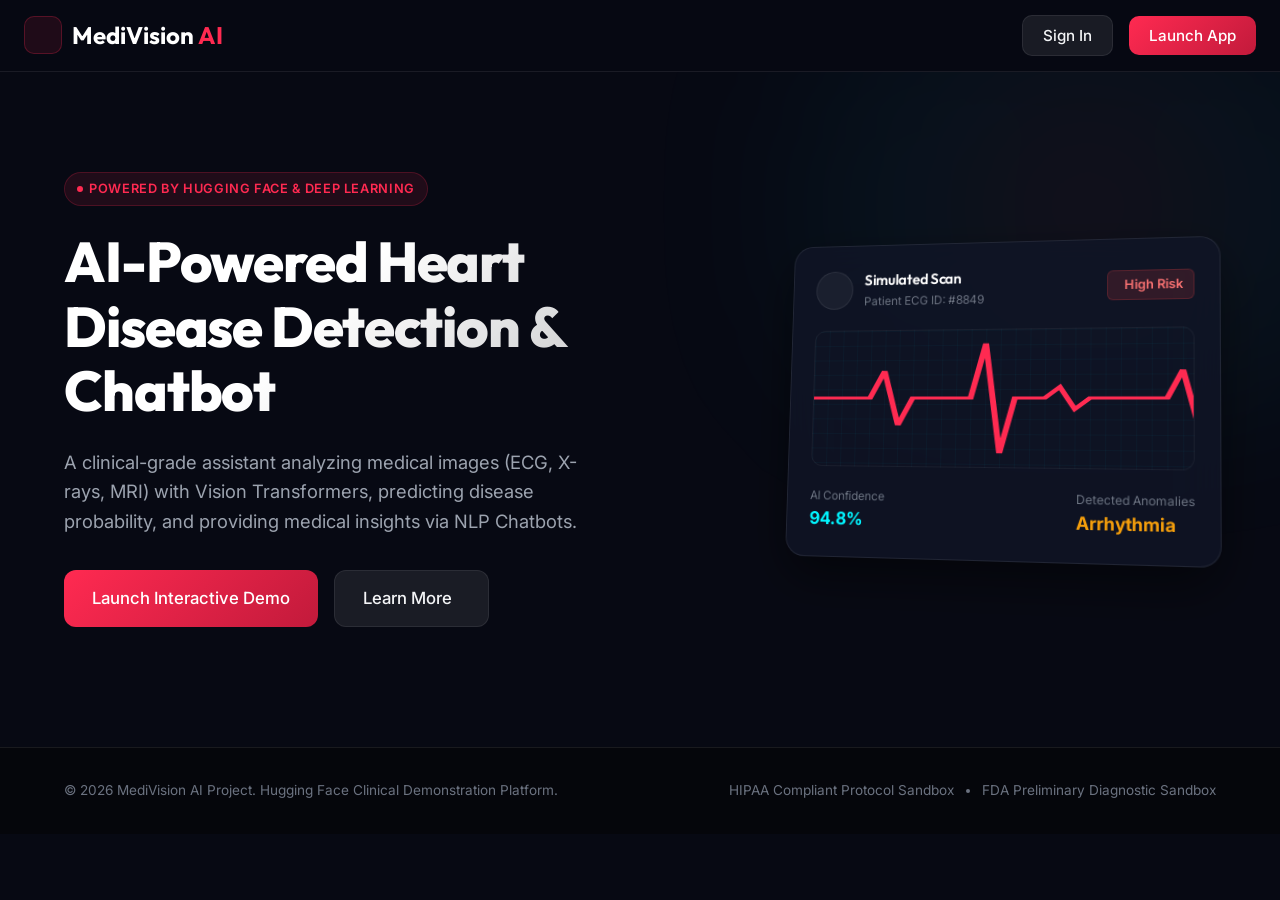
==== commit 7ecea886: "feat: integrate frontend with fastapi backend and sqlite database prediction engine" ====
--- a/index.html
+++ b/index.html
@@ -261,7 +261,7 @@
                                     
                                     <div class="probability-metric-row">
                                         <div class="metric-label">
-                                            <span>MediVisionvascular Anomaly Probability</span>
+                                            <span>Cardiovascular Anomaly Probability</span>
                                             <span class="probability-pct" id="result-probability-text">8.4%</span>
                                         </div>
                                         <div class="probability-bar-bg">
@@ -349,7 +349,7 @@
                                 
                                 <div class="chat-prompt-suggestions" id="chat-suggestions-box">
                                     <button class="suggestion-chip" data-prompt="What are the symptoms of Arrhythmia?">Symptoms of Arrhythmia</button>
-                                    <button class="suggestion-chip" data-prompt="What is cardiomegaly?">What is MediVisionmegaly?</button>
+                                    <button class="suggestion-chip" data-prompt="What is cardiomegaly?">What is Cardiomegaly?</button>
                                     <button class="suggestion-chip" data-prompt="Explain Vision Transformers in medicine.">How does this AI work?</button>
                                 </div>
 
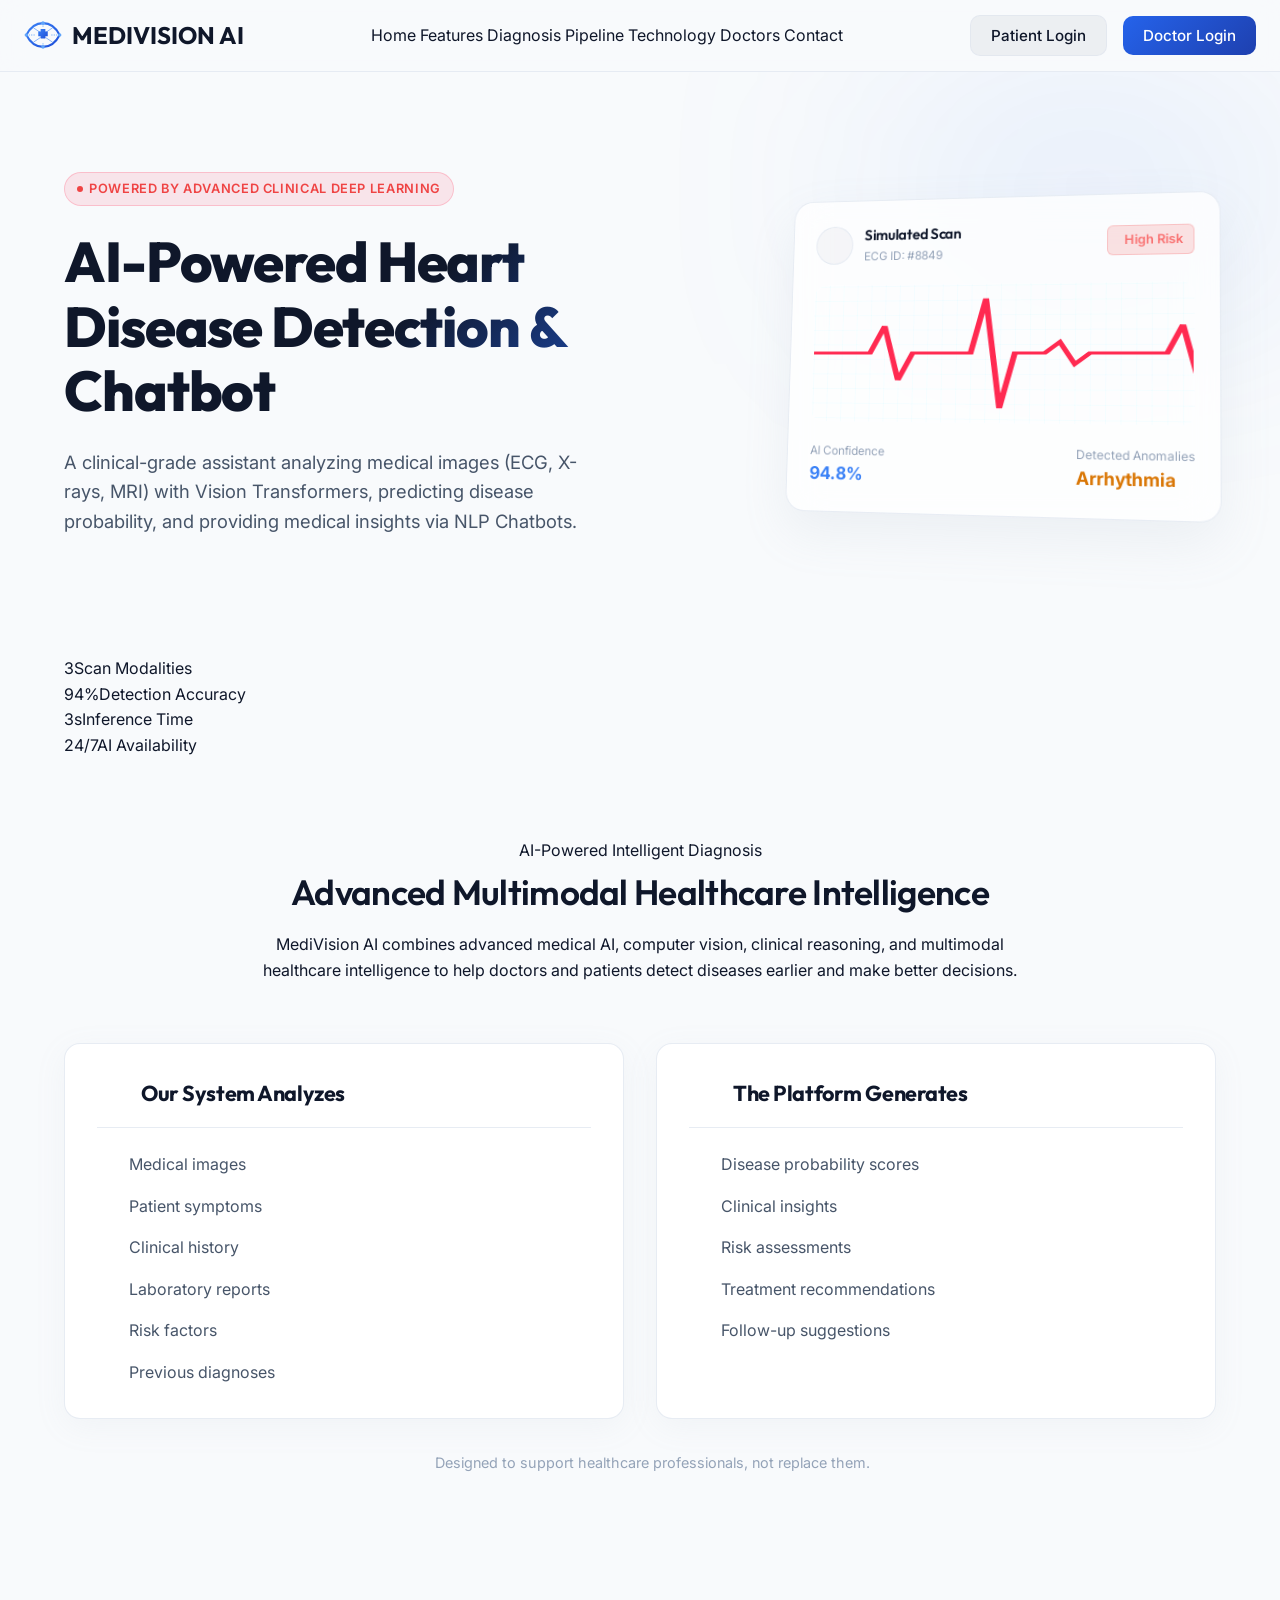
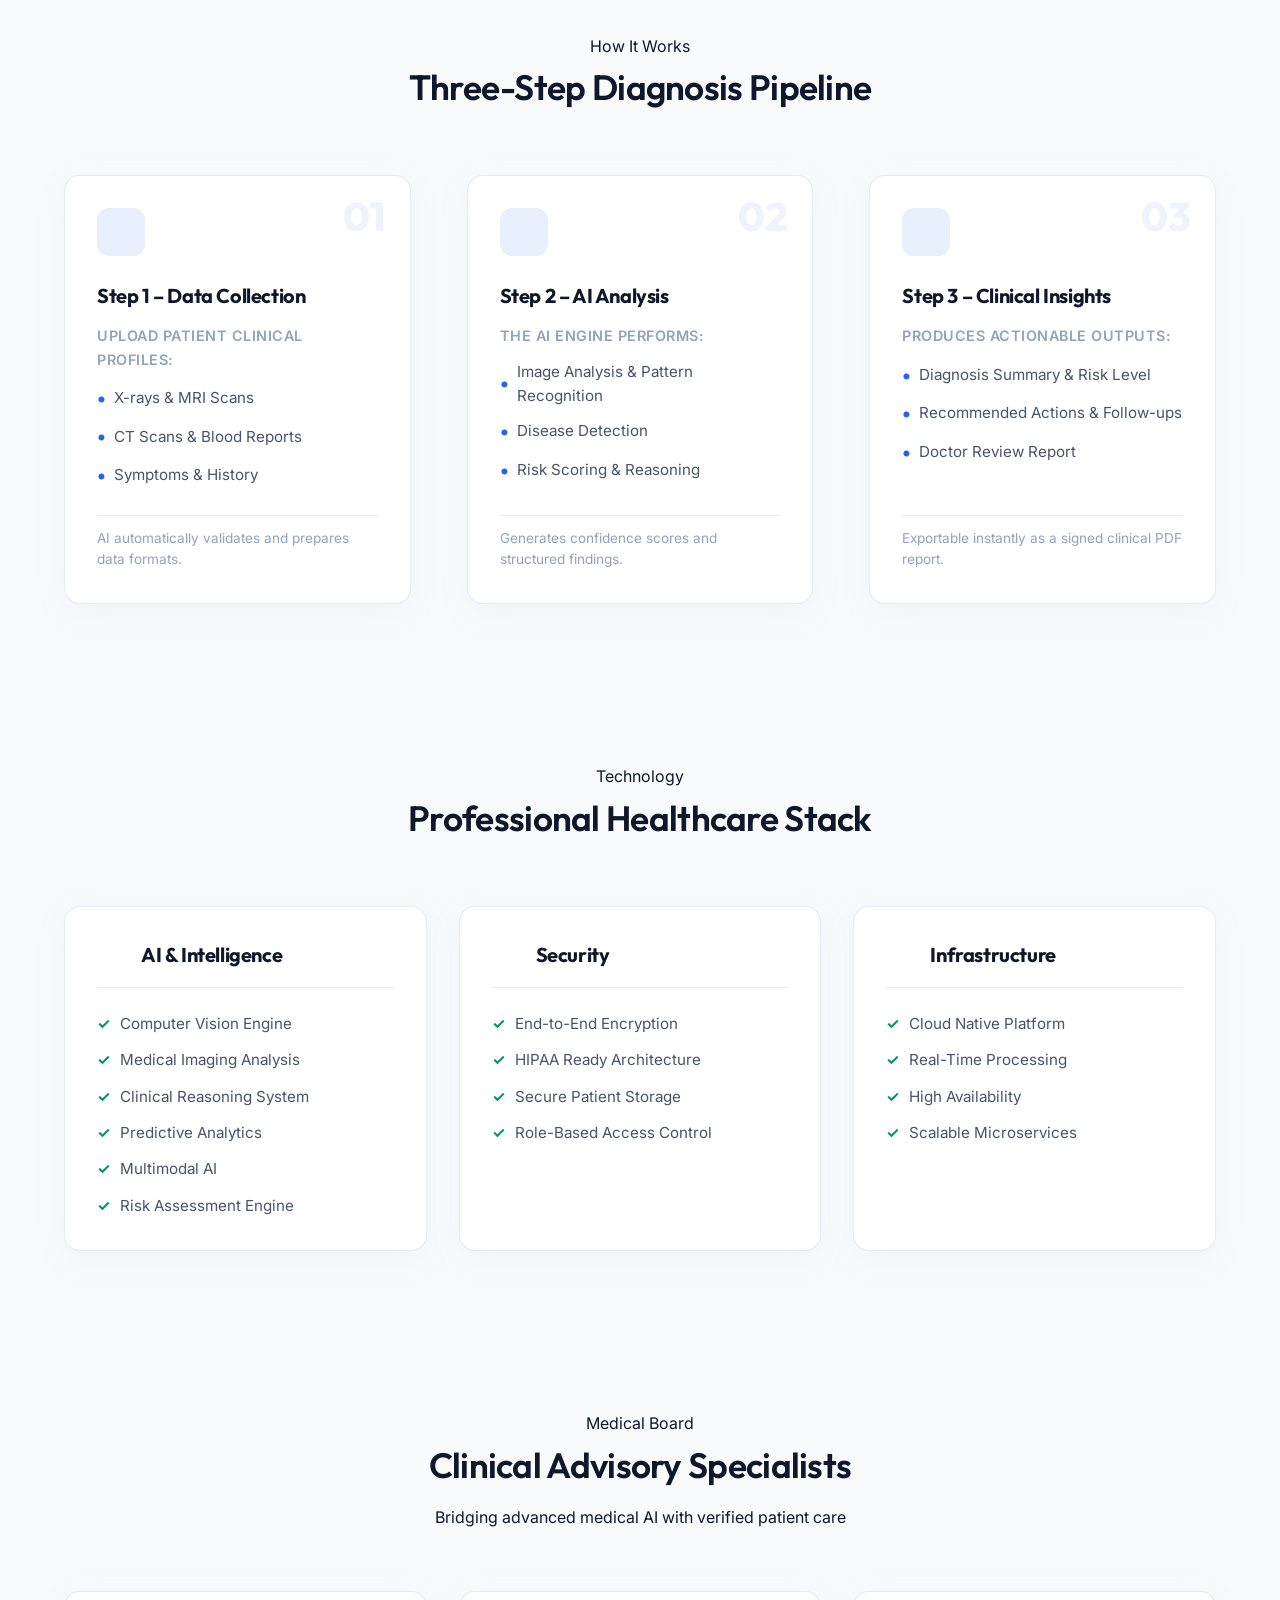
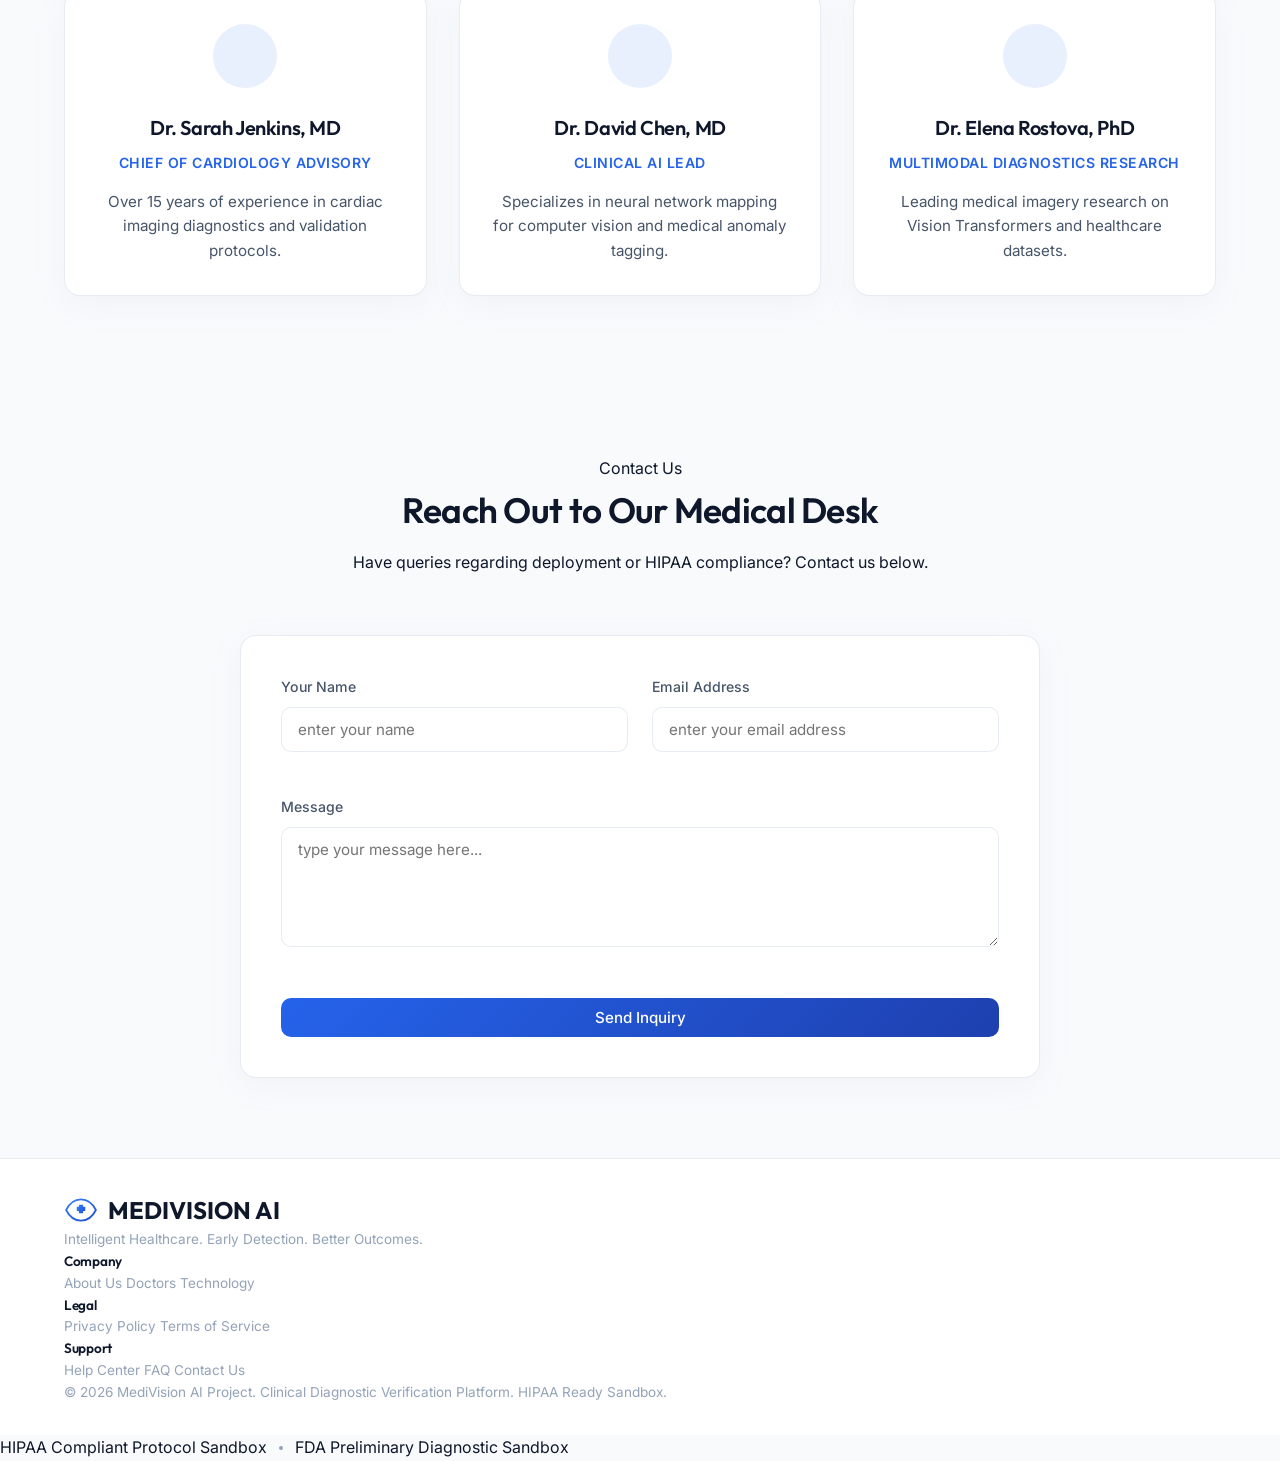
==== commit 16133400: "fix: SQLite thread safety and mobile responsiveness" ====
--- a/index.html
+++ b/index.html
@@ -4,7 +4,7 @@
     <meta charset="UTF-8">
     <meta name="viewport" content="width=device-width, initial-scale=1.0">
     <title>MediVision AI - Heart Disease Detection & Chatbot Assistant</title>
-    <meta name="description" content="MediVision AI - An AI-powered medical chatbot and diagnostics dashboard for heart disease prediction using Hugging Face models, Vision Transformers, and Deep Learning.">
+    <meta name="description" content="MediVision AI - An AI-powered medical chatbot and diagnostics dashboard for heart disease prediction using advanced clinical models, Vision Transformers, and Deep Learning.">
     
     <!-- Google Fonts -->
     <link rel="preconnect" href="https://fonts.googleapis.com">
@@ -19,23 +19,55 @@
 </head>
 <body>
     <!-- Navigation Bar -->
-    <header class="navbar">
+    <header class="navbar sticky">
         <div class="nav-container">
             <a href="#" class="nav-logo" id="nav-logo">
-                <div class="pulse-icon">
-                    <i data-lucide="activity"></i>
-                </div>
-                <span>MediVision<span class="highlight"> AI</span></span>
+                <svg class="medivision-logo-svg" viewBox="0 0 64 64" width="38" height="38" xmlns="http://www.w3.org/2000/svg">
+                    <defs>
+                        <linearGradient id="logoBlueGradNav" x1="0%" y1="0%" x2="100%" y2="100%">
+                            <stop offset="0%" stop-color="#3b82f6" />
+                            <stop offset="100%" stop-color="#1d4ed8" />
+                        </linearGradient>
+                    </defs>
+                    <!-- Eye Outline -->
+                    <path d="M4 32C12 16 22 12 32 12C42 12 52 16 60 32C52 48 42 52 32 52C22 52 12 48 4 32Z" fill="none" stroke="url(#logoBlueGradNav)" stroke-width="3.5" stroke-linecap="round" stroke-linejoin="round" />
+                    <!-- Connections (neural net lines) -->
+                    <line x1="32" y1="12" x2="32" y2="20" stroke="#60a5fa" stroke-width="1.5" stroke-dasharray="2,2" />
+                    <line x1="32" y1="52" x2="32" y2="44" stroke="#60a5fa" stroke-width="1.5" stroke-dasharray="2,2" />
+                    <line x1="4" y1="32" x2="20" y2="32" stroke="#60a5fa" stroke-width="1.5" stroke-dasharray="2,2" />
+                    <line x1="60" y1="32" x2="44" y2="32" stroke="#60a5fa" stroke-width="1.5" stroke-dasharray="2,2" />
+                    <line x1="16" y1="20" x2="28" y2="28" stroke="#3b82f6" stroke-width="1" />
+                    <line x1="48" y1="20" x2="36" y2="28" stroke="#3b82f6" stroke-width="1" />
+                    <line x1="16" y1="44" x2="28" y2="36" stroke="#3b82f6" stroke-width="1" />
+                    <line x1="48" y1="44" x2="36" y2="36" stroke="#3b82f6" stroke-width="1" />
+                    <!-- Central Pupil as a Medical Cross -->
+                    <path d="M28 22h8v4h4v8h-4v4h-8v-4h-4v-8h4z" fill="url(#logoBlueGradNav)" />
+                    <!-- Nodes -->
+                    <circle cx="32" cy="12" r="3" fill="#60a5fa" />
+                    <circle cx="32" cy="52" r="3" fill="#60a5fa" />
+                    <circle cx="4" cy="32" r="3" fill="#60a5fa" />
+                    <circle cx="60" cy="32" r="3" fill="#60a5fa" />
+                </svg>
+                <span class="logo-title">MEDIVISION AI</span>
             </a>
             
-            <!-- Nav links removed for clean layout -->
+            <nav class="nav-links-menu">
+                <a href="#about" class="nav-menu-link active">Home</a>
+                <a href="#features" class="nav-menu-link">Features</a>
+                <a href="#how-it-works" class="nav-menu-link">Diagnosis Pipeline</a>
+                <a href="#tech-stack" class="nav-menu-link">Technology</a>
+                <a href="#doctors" class="nav-menu-link">Doctors</a>
+                <a href="#contact" class="nav-menu-link">Contact</a>
+            </nav>
             
             <div class="nav-actions">
-                <button class="btn btn-secondary" id="btn-login-trigger">Sign In</button>
-                <button class="btn btn-primary btn-glow" id="btn-launch-app">Launch App</button>
+                <button class="btn btn-secondary" id="btn-patient-login-trigger" aria-label="Patient Sign In">Patient Login</button>
+                <button class="btn btn-primary" id="btn-doctor-login-trigger" aria-label="Doctor Sign In">Doctor Login</button>
+                <button class="btn btn-primary hidden" id="btn-dashboard-trigger" aria-label="Go to Dashboard">Dashboard</button>
+                <button class="btn btn-secondary hidden" id="btn-signout-trigger" aria-label="Sign Out">Sign Out</button>
             </div>
             
-            <button class="mobile-menu-toggle" id="menu-toggle">
+            <button class="mobile-menu-toggle" id="menu-toggle" aria-label="Toggle mobile navigation menu">
                 <i data-lucide="menu"></i>
             </button>
         </div>
@@ -52,16 +84,12 @@
                 <div class="container hero-container">
                     <div class="hero-text-content">
                         <div class="badge">
-                            <span class="badge-dot"></span> Powered by Hugging Face & Deep Learning
+                            <span class="badge-dot"></span> Powered by Advanced Clinical Deep Learning
                         </div>
                         <h1 class="hero-title">AI-Powered Heart Disease Detection & Chatbot</h1>
                         <p class="hero-description">
                             A clinical-grade assistant analyzing medical images (ECG, X-rays, MRI) with Vision Transformers, predicting disease probability, and providing medical insights via NLP Chatbots.
                         </p>
-                        <div class="hero-cta-group">
-                            <button class="btn btn-primary btn-large btn-glow btn-launch-app-action">Launch Interactive Demo</button>
-                            <a href="#objectives" class="btn btn-secondary btn-large">Learn More <i data-lucide="arrow-right"></i></a>
-                        </div>
                     </div>
                     
                     <div class="hero-visual">
@@ -71,7 +99,7 @@
                                     <div class="avatar"><i data-lucide="user"></i></div>
                                     <div>
                                         <h4 class="name">Simulated Scan</h4>
-                                        <p class="meta">Patient ECG ID: #8849</p>
+                                        <p class="meta">ECG ID: #8849</p>
                                     </div>
                                 </div>
                                 <span class="status-badge critical"><i data-lucide="alert-triangle"></i> High Risk</span>
@@ -94,12 +122,278 @@
                 </div>
             </section>
 
-            <!-- Documentation sections removed -->
+            <!-- Stats Bar -->
+            <section class="stats-bar">
+              <div class="container">
+                <div class="stats-grid">
+                  <div class="stat-item"><span class="stat-number" data-target="3">3</span><span class="stat-label">Scan Modalities</span></div>
+                  <div class="stat-item"><span class="stat-number" data-target="94">94</span><span class="stat-suffix">%</span><span class="stat-label">Detection Accuracy</span></div>
+                  <div class="stat-item"><span class="stat-number" data-target="3">3</span><span class="stat-suffix">s</span><span class="stat-label">Inference Time</span></div>
+                  <div class="stat-item"><span class="stat-number" data-target="24">24</span><span class="stat-suffix">/7</span><span class="stat-label">AI Availability</span></div>
+                </div>
+              </div>
+            </section>
+
+            <!-- Features Grid Section -->
+            <!-- ================= AI DIAGNOSIS SECTION ================= -->
+            <section class="section-container features-section" id="features">
+              <div class="container">
+                <div class="section-header">
+                  <span class="section-badge">AI-Powered Intelligent Diagnosis</span>
+                  <h2 class="section-title">Advanced Multimodal Healthcare Intelligence</h2>
+                  <p class="section-description" style="max-width: 800px; margin: 12px auto 0 auto; line-height: 1.6;">
+                    MediVision AI combines advanced medical AI, computer vision, clinical reasoning, and multimodal healthcare intelligence to help doctors and patients detect diseases earlier and make better decisions.
+                  </p>
+                </div>
+                
+                <div class="diagnosis-detail-container">
+                    <div class="diagnosis-box">
+                        <div class="diagnosis-box-header">
+                            <i data-lucide="activity-square"></i>
+                            <h3>Our System Analyzes</h3>
+                        </div>
+                        <ul class="analysis-list">
+                            <li><i data-lucide="check-circle-2"></i> <span>Medical images</span></li>
+                            <li><i data-lucide="check-circle-2"></i> <span>Patient symptoms</span></li>
+                            <li><i data-lucide="check-circle-2"></i> <span>Clinical history</span></li>
+                            <li><i data-lucide="check-circle-2"></i> <span>Laboratory reports</span></li>
+                            <li><i data-lucide="check-circle-2"></i> <span>Risk factors</span></li>
+                            <li><i data-lucide="check-circle-2"></i> <span>Previous diagnoses</span></li>
+                        </ul>
+                    </div>
+                    <div class="diagnosis-box">
+                        <div class="diagnosis-box-header">
+                            <i data-lucide="sparkles"></i>
+                            <h3>The Platform Generates</h3>
+                        </div>
+                        <ul class="generation-list">
+                            <li><i data-lucide="sparkles" class="glow-icon"></i> <span>Disease probability scores</span></li>
+                            <li><i data-lucide="sparkles" class="glow-icon"></i> <span>Clinical insights</span></li>
+                            <li><i data-lucide="sparkles" class="glow-icon"></i> <span>Risk assessments</span></li>
+                            <li><i data-lucide="sparkles" class="glow-icon"></i> <span>Treatment recommendations</span></li>
+                            <li><i data-lucide="sparkles" class="glow-icon"></i> <span>Follow-up suggestions</span></li>
+                        </ul>
+                    </div>
+                </div>
+                
+                <div class="diagnosis-footer-notice">
+                    <i data-lucide="info"></i>
+                    <span>Designed to support healthcare professionals, not replace them.</span>
+                </div>
+              </div>
+            </section>
+
+            <!-- How It Works Section -->
+            <section class="section-container how-it-works-section" id="how-it-works">
+              <div class="container">
+                <div class="section-header">
+                  <span class="section-badge">How It Works</span>
+                  <h2 class="section-title">Three-Step Diagnosis Pipeline</h2>
+                </div>
+                <div class="pipeline-steps">
+                  <div class="pipeline-step">
+                    <div class="step-number">01</div>
+                    <div class="step-icon"><i data-lucide="folder-open"></i></div>
+                    <h3>Step 1 – Data Collection</h3>
+                    <p class="pipeline-sub">Upload patient clinical profiles:</p>
+                    <ul class="pipeline-bullets">
+                        <li>X-rays & MRI Scans</li>
+                        <li>CT Scans & Blood Reports</li>
+                        <li>Symptoms & History</li>
+                    </ul>
+                    <p class="pipeline-footer-desc">AI automatically validates and prepares data formats.</p>
+                  </div>
+                  <div class="pipeline-connector"><i data-lucide="chevron-right"></i></div>
+                  <div class="pipeline-step">
+                    <div class="step-number">02</div>
+                    <div class="step-icon"><i data-lucide="cpu"></i></div>
+                    <h3>Step 2 – AI Analysis</h3>
+                    <p class="pipeline-sub">The AI engine performs:</p>
+                    <ul class="pipeline-bullets">
+                        <li>Image Analysis & Pattern Recognition</li>
+                        <li>Disease Detection</li>
+                        <li>Risk Scoring & Reasoning</li>
+                    </ul>
+                    <p class="pipeline-footer-desc">Generates confidence scores and structured findings.</p>
+                  </div>
+                  <div class="pipeline-connector"><i data-lucide="chevron-right"></i></div>
+                  <div class="pipeline-step">
+                    <div class="step-number">03</div>
+                    <div class="step-icon"><i data-lucide="file-text"></i></div>
+                    <h3>Step 3 – Clinical Insights</h3>
+                    <p class="pipeline-sub">Produces actionable outputs:</p>
+                    <ul class="pipeline-bullets">
+                        <li>Diagnosis Summary & Risk Level</li>
+                        <li>Recommended Actions & Follow-ups</li>
+                        <li>Doctor Review Report</li>
+                    </ul>
+                    <p class="pipeline-footer-desc">Exportable instantly as a signed clinical PDF report.</p>
+                  </div>
+                </div>
+              </div>
+            </section>
+
+            <!-- Tech Stack Section -->
+            <section class="section-container tech-stack-section" id="tech-stack">
+              <div class="container">
+                <div class="section-header">
+                  <span class="section-badge">Technology</span>
+                  <h2 class="section-title">Professional Healthcare Stack</h2>
+                </div>
+                <div class="tech-stack-container">
+                    <div class="tech-category-card">
+                        <div class="tech-category-header">
+                            <i data-lucide="brain-circuit"></i>
+                            <h3>AI & Intelligence</h3>
+                        </div>
+                        <ul class="tech-list">
+                            <li>Computer Vision Engine</li>
+                            <li>Medical Imaging Analysis</li>
+                            <li>Clinical Reasoning System</li>
+                            <li>Predictive Analytics</li>
+                            <li>Multimodal AI</li>
+                            <li>Risk Assessment Engine</li>
+                        </ul>
+                    </div>
+                    <div class="tech-category-card">
+                        <div class="tech-category-header">
+                            <i data-lucide="shield-check"></i>
+                            <h3>Security</h3>
+                        </div>
+                        <ul class="tech-list">
+                            <li>End-to-End Encryption</li>
+                            <li>HIPAA Ready Architecture</li>
+                            <li>Secure Patient Storage</li>
+                            <li>Role-Based Access Control</li>
+                        </ul>
+                    </div>
+                    <div class="tech-category-card">
+                        <div class="tech-category-header">
+                            <i data-lucide="server"></i>
+                            <h3>Infrastructure</h3>
+                        </div>
+                        <ul class="tech-list">
+                            <li>Cloud Native Platform</li>
+                            <li>Real-Time Processing</li>
+                            <li>High Availability</li>
+                            <li>Scalable Microservices</li>
+                        </ul>
+                    </div>
+                </div>
+              </div>
+            </section>
+
+            <!-- Doctors Section -->
+            <section class="section-container doctors-section" id="doctors">
+              <div class="container">
+                <div class="section-header">
+                  <span class="section-badge">Medical Board</span>
+                  <h2 class="section-title">Clinical Advisory Specialists</h2>
+                  <p class="section-description">Bridging advanced medical AI with verified patient care</p>
+                </div>
+                <div class="doctors-grid">
+                  <div class="doctor-card">
+                    <div class="doctor-avatar-circle"><i data-lucide="stethoscope"></i></div>
+                    <h3>Dr. Sarah Jenkins, MD</h3>
+                    <span class="doctor-title">Chief of Cardiology Advisory</span>
+                    <p class="doctor-desc">Over 15 years of experience in cardiac imaging diagnostics and validation protocols.</p>
+                  </div>
+                  <div class="doctor-card">
+                    <div class="doctor-avatar-circle"><i data-lucide="heart"></i></div>
+                    <h3>Dr. David Chen, MD</h3>
+                    <span class="doctor-title">Clinical AI Lead</span>
+                    <p class="doctor-desc">Specializes in neural network mapping for computer vision and medical anomaly tagging.</p>
+                  </div>
+                  <div class="doctor-card">
+                    <div class="doctor-avatar-circle"><i data-lucide="activity"></i></div>
+                    <h3>Dr. Elena Rostova, PhD</h3>
+                    <span class="doctor-title">Multimodal Diagnostics Research</span>
+                    <p class="doctor-desc">Leading medical imagery research on Vision Transformers and healthcare datasets.</p>
+                  </div>
+                </div>
+              </div>
+            </section>
+
+            <!-- Contact Section -->
+            <section class="section-container contact-section" id="contact">
+              <div class="container">
+                <div class="section-header">
+                  <span class="section-badge">Contact Us</span>
+                  <h2 class="section-title">Reach Out to Our Medical Desk</h2>
+                  <p class="section-description">Have queries regarding deployment or HIPAA compliance? Contact us below.</p>
+                </div>
+                <div class="contact-box">
+                    <form class="contact-form" id="landing-contact-form" onsubmit="event.preventDefault(); alert('Message sent successfully!'); this.reset();">
+                        <div class="form-row">
+                            <div class="form-group">
+                                <label for="contact-name">Your Name</label>
+                                <input type="text" class="form-input" id="contact-name" placeholder="enter your name" required>
+                            </div>
+                            <div class="form-group">
+                                <label for="contact-email">Email Address</label>
+                                <input type="email" class="form-input" id="contact-email" placeholder="enter your email address" required>
+                            </div>
+                        </div>
+                        <div class="form-group">
+                            <label for="contact-message">Message</label>
+                            <textarea class="form-input form-textarea" id="contact-message" rows="4" placeholder="type your message here..." required></textarea>
+                        </div>
+                        <button type="submit" class="btn btn-primary">Send Inquiry</button>
+                    </form>
+                </div>
+              </div>
+            </section>
+
             <!-- Footer -->
             <footer class="footer">
                 <div class="container">
+                    <div class="footer-top">
+                        <div class="footer-brand">
+                            <a href="#" class="nav-logo">
+                                <svg class="medivision-logo-svg" viewBox="0 0 64 64" width="34" height="34" xmlns="http://www.w3.org/2000/svg">
+                                    <defs>
+                                        <linearGradient id="logoBlueGradFooter" x1="0%" y1="0%" x2="100%" y2="100%">
+                                            <stop offset="0%" stop-color="#3b82f6" />
+                                            <stop offset="100%" stop-color="#1d4ed8" />
+                                        </linearGradient>
+                                    </defs>
+                                    <path d="M4 32C12 16 22 12 32 12C42 12 52 16 60 32C52 48 42 52 32 52C22 52 12 48 4 32Z" fill="none" stroke="url(#logoBlueGradFooter)" stroke-width="3.5" stroke-linecap="round" stroke-linejoin="round" />
+                                    <path d="M28 22h8v4h4v8h-4v4h-8v-4h-4v-8h4z" fill="url(#logoBlueGradFooter)" />
+                                </svg>
+                                <span class="logo-title">MEDIVISION AI</span>
+                            </a>
+                            <p class="footer-brand-tagline">Intelligent Healthcare. Early Detection. Better Outcomes.</p>
+                        </div>
+                        <div class="footer-links-grid">
+                            <div class="footer-column">
+                                <h4>Company</h4>
+                                <a href="#about">About Us</a>
+                                <a href="#doctors">Doctors</a>
+                                <a href="#tech-stack">Technology</a>
+                            </div>
+                            <div class="footer-column">
+                                <h4>Legal</h4>
+                                <a href="#">Privacy Policy</a>
+                                <a href="#">Terms of Service</a>
+                            </div>
+                            <div class="footer-column">
+                                <h4>Support</h4>
+                                <a href="#">Help Center</a>
+                                <a href="#">FAQ</a>
+                                <a href="#contact">Contact Us</a>
+                            </div>
+                        </div>
+                    </div>
                     <div class="footer-bottom">
-                        <p>&copy; 2026 MediVision AI Project. Hugging Face Clinical Demonstration Platform.</p>
+                        <p>&copy; 2026 MediVision AI Project. Clinical Diagnostic Verification Platform. HIPAA Ready Sandbox.</p>
+                        <div class="footer-socials">
+                            <a href="#" aria-label="LinkedIn"><i data-lucide="linkedin"></i></a>
+                            <a href="#" aria-label="Twitter"><i data-lucide="twitter"></i></a>
+                            <a href="#" aria-label="GitHub"><i data-lucide="github"></i></a>
+                        </div>
+                    </div>
+                </div>
+            </footer>
                         <div class="footer-regulatory">
                             <span>HIPAA Compliant Protocol Sandbox</span>
                             <span class="dot"></span>
@@ -114,45 +408,72 @@
         <!-- ================= INTERACTIVE WORKSPACE VIEW ================= -->
         <section id="view-app" class="view-section">
             <div class="app-layout">
-                <!-- Sidebar Control Panel -->
-                <aside class="app-sidebar">
-                    <div class="sidebar-user-card" id="user-profile-display">
-                        <div class="user-avatar" id="profile-avatar"><i data-lucide="user"></i></div>
-                        <div class="user-meta">
-                            <h4 id="profile-name">Guest User</h4>
-                            <p id="profile-role">Role: Patient</p>
-                        </div>
+                <!-- Centered Top Navigation Bar -->
+                <header class="app-top-nav">
+                    <div class="app-logo-brand" id="nav-workspace-logo">
+                        <svg class="medivision-logo-svg" viewBox="0 0 64 64" width="30" height="30" xmlns="http://www.w3.org/2000/svg">
+                            <defs>
+                                <linearGradient id="logoBlueGradWorkspace" x1="0%" y1="0%" x2="100%" y2="100%">
+                                    <stop offset="0%" stop-color="#3b82f6" />
+                                    <stop offset="100%" stop-color="#1d4ed8" />
+                                </linearGradient>
+                            </defs>
+                            <!-- Eye Outline -->
+                            <path d="M4 32C12 16 22 12 32 12C42 12 52 16 60 32C52 48 42 52 32 52C22 52 12 48 4 32Z" fill="none" stroke="url(#logoBlueGradWorkspace)" stroke-width="3.5" stroke-linecap="round" stroke-linejoin="round" />
+                            <!-- Connections -->
+                            <line x1="32" y1="12" x2="32" y2="20" stroke="#60a5fa" stroke-width="1.5" stroke-dasharray="2,2" />
+                            <line x1="32" y1="52" x2="32" y2="44" stroke="#60a5fa" stroke-width="1.5" stroke-dasharray="2,2" />
+                            <line x1="4" y1="32" x2="20" y2="32" stroke="#60a5fa" stroke-width="1.5" stroke-dasharray="2,2" />
+                            <line x1="60" y1="32" x2="44" y2="32" stroke="#60a5fa" stroke-width="1.5" stroke-dasharray="2,2" />
+                            <!-- Medical Cross Symbol -->
+                            <path d="M28 22h8v4h4v8h-4v4h-8v-4h-4v-8h4z" fill="url(#logoBlueGradWorkspace)" />
+                            <!-- Nodes -->
+                            <circle cx="32" cy="12" r="3" fill="#60a5fa" />
+                            <circle cx="32" cy="52" r="3" fill="#60a5fa" />
+                            <circle cx="4" cy="32" r="3" fill="#60a5fa" />
+                            <circle cx="60" cy="32" r="3" fill="#60a5fa" />
+                        </svg>
+                        <span class="logo-text">MediVision <span class="highlight">AI</span></span>
                     </div>
                     
                     <ul class="sidebar-menu">
                         <li>
-                            <button class="sidebar-item active" data-tab="tab-upload">
+                            <button class="sidebar-item active" data-tab="tab-upload" aria-label="Navigate to Image Diagnostic Center">
                                 <i data-lucide="file-image"></i> Image Diagnostic Center
                             </button>
                         </li>
                         <li>
-                            <button class="sidebar-item" data-tab="tab-chatbot">
+                            <button class="sidebar-item" data-tab="tab-chatbot" aria-label="Navigate to BioGPT Chatbot">
                                 <i data-lucide="message-square"></i> BioGPT Chatbot
                             </button>
                         </li>
                         <li>
-                            <button class="sidebar-item" data-tab="tab-history">
+                            <button class="sidebar-item" data-tab="tab-history" aria-label="Navigate to Medical Records">
                                 <i data-lucide="clipboard-list"></i> Medical Records
                             </button>
                         </li>
                         <li class="doctor-only hidden" id="sidebar-doctor-item">
-                            <button class="sidebar-item" data-tab="tab-doctor">
+                            <button class="sidebar-item" data-tab="tab-doctor" aria-label="Navigate to Clinical Approval Queue">
                                 <i data-lucide="stethoscope"></i> Clinical Approval Queue <span class="badge badge-accent" id="queue-badge">0</span>
                             </button>
                         </li>
                     </ul>
                     
-                    <div class="sidebar-footer">
-                        <button class="btn btn-secondary btn-full" id="btn-logout">
-                            <i data-lucide="log-out"></i> Sign Out
-                        </button>
-                    </div>
-                </aside>
+                    <div class="nav-right-container">
+                        <div class="sidebar-user-card" id="user-profile-display">
+                            <div class="user-avatar" id="profile-avatar"><i data-lucide="user"></i></div>
+                            <div class="user-meta">
+                                <h4 id="profile-name">Guest User</h4>
+                                <p id="profile-role">Role: User</p>
+                            </div>
+                        </div>
+                        <div class="sidebar-footer">
+                            <button class="btn btn-secondary" id="btn-logout" aria-label="Sign out of your account">
+                                <i data-lucide="log-out"></i> Sign Out
+                            </button>
+                        </div>
+                    </div>
+                </header>
 
                 <!-- Workspace Panels -->
                 <div class="app-panel-container">
@@ -178,15 +499,15 @@
                                 <div class="form-group">
                                     <label>Scan Modality</label>
                                     <div class="modality-selector">
-                                        <button class="modality-btn active" data-modality="ecg"><i data-lucide="activity"></i> ECG</button>
-                                        <button class="modality-btn" data-modality="xray"><i data-lucide="file-text"></i> Chest X-Ray</button>
-                                        <button class="modality-btn" data-modality="mri"><i data-lucide="shield-alert"></i> Cardiac MRI</button>
+                                        <button class="modality-btn active" data-modality="ecg" aria-label="Select ECG scan modality"><i data-lucide="activity"></i> ECG</button>
+                                        <button class="modality-btn" data-modality="xray" aria-label="Select Chest X-Ray scan modality"><i data-lucide="file-text"></i> Chest X-Ray</button>
+                                        <button class="modality-btn" data-modality="mri" aria-label="Select Cardiac MRI scan modality"><i data-lucide="shield-alert"></i> Cardiac MRI</button>
                                     </div>
                                 </div>
 
                                 <div class="form-group">
                                     <label>Classifier Framework</label>
-                                    <select class="form-select" id="select-vision-model">
+                                    <select class="form-select" id="select-vision-model" aria-label="Select classifier framework model">
                                         <option value="vit">google/vit-base-patch16-224 (Vision Transformer)</option>
                                         <option value="resnet">microsoft/resnet-50 (ResNet-50 CNN)</option>
                                         <option value="densenet">DenseNet121 (Dense Medical Net)</option>
@@ -196,7 +517,7 @@
                                 <div class="form-group">
                                     <label>Upload File</label>
                                     <div class="drag-drop-area" id="drag-drop-zone">
-                                        <input type="file" id="file-input" accept="image/*" class="hidden">
+                                        <input type="file" id="file-input" accept="image/*" class="hidden" aria-label="Upload medical scan file">
                                         <i data-lucide="upload-cloud" class="upload-icon"></i>
                                         <p class="main-text">Drag and drop file here, or <span class="click-link">browse</span></p>
                                         <p class="sub-text">Supported formats: JPG, PNG, DICOM. Max 10MB.</p>
@@ -301,7 +622,7 @@
                                     <div class="chat-model-info">
                                         <i data-lucide="bot"></i>
                                         <div>
-                                            <select class="form-select select-sm" id="select-chatbot-model">
+                                            <select class="form-select select-sm" id="select-chatbot-model" aria-label="Select chatbot AI model">
                                                 <option value="biogpt">microsoft/BioGPT</option>
                                                 <option value="biobert">BioBERT (QA Extractor)</option>
                                                 <option value="medalpaca">MedAlpaca (Instruct-tuned)</option>
@@ -330,7 +651,7 @@
 
                                 <div class="disclaimer-alert">
                                     <i data-lucide="alert-octagon"></i>
-                                    <p><strong>Clinical Disclaimer:</strong> Chatbot answers are for preliminary evaluation only and must be confirmed by a board-certified physician.</p>
+                                    <p><strong>Clinical Disclaimer:</strong> Chatbot answers are for preliminary evaluation only and must be confirmed by a board-certified specialist.</p>
                                 </div>
                             </div>
 
@@ -341,7 +662,7 @@
                                     <div class="chat-message bot">
                                         <div class="message-avatar"><i data-lucide="bot"></i></div>
                                         <div class="message-bubble">
-                                            <p>Welcome to MediVision AI. I am your biomedical AI chatbot powered by Hugging Face models. How can I assist you with your cardiac inquiries today?</p>
+                                            <p>Welcome to MediVision AI. I am your specialized biomedical AI chatbot. How can I assist you with your cardiac inquiries today?</p>
                                             <span class="timestamp">11:25 AM</span>
                                         </div>
                                     </div>
@@ -355,7 +676,7 @@
 
                                 <form class="chat-input-row" id="chat-form">
                                     <input type="text" class="chat-text-input" id="chat-text-input" placeholder="Ask about symptoms, precautions, or uploaded diagnosis..." required>
-                                    <button type="submit" class="btn btn-primary btn-icon" id="btn-send-message">
+                                    <button type="submit" class="btn btn-primary btn-icon" id="btn-send-message" aria-label="Send chat message">
                                         <i data-lucide="send"></i>
                                     </button>
                                 </form>
@@ -398,11 +719,11 @@
                         </div>
                     </div>
                     
-                    <!-- TAB 4: CLINICAL APPROVAL QUEUE (DOCTOR ONLY) -->
+                    <!-- TAB 4: CLINICAL VERIFICATION QUEUE (SPECIALIST ONLY) -->
                     <div class="app-tab-panel" id="tab-doctor">
                         <div class="tab-header">
                             <div>
-                                <h2>Clinical Approval Portal</h2>
+                                <h2>Clinical Verification Portal</h2>
                                 <p>Review AI-assisted diagnostic reports and issue clinical sign-offs</p>
                             </div>
                         </div>
@@ -410,7 +731,7 @@
                         <div class="doctor-portal-grid">
                             <!-- Left: Submission Queue -->
                             <div class="card queue-card">
-                                <h3>Pending Patient Submissions</h3>
+                                <h3>Pending User Submissions</h3>
                                 <div class="queue-list" id="doctor-queue-list">
                                     <!-- Dynamic Items -->
                                     <div class="empty-queue-text text-muted">No reports currently in the validation queue.</div>
@@ -419,7 +740,7 @@
 
                             <!-- Right: Detailed Review Panel -->
                             <div class="card review-card">
-                                <h3>Clinical Evaluation Desk</h3>
+                                <h3>Clinical Verification Desk</h3>
                                 <div class="review-panel-content" id="doctor-review-empty">
                                     <i data-lucide="stethoscope" class="empty-icon"></i>
                                     <p>Select a submission from the left queue to begin validation</p>
@@ -428,7 +749,7 @@
                                 <div class="review-panel-content hidden" id="doctor-review-active">
                                     <div class="patient-header">
                                         <div>
-                                            <h4 id="review-patient-name">Patient Name</h4>
+                                            <h4 id="review-patient-name">User Name</h4>
                                             <p class="meta" id="review-record-id">Record ID: #0000</p>
                                         </div>
                                         <span class="status-badge" id="review-ai-probability-badge">94.8% Risk</span>
@@ -456,7 +777,7 @@
                                     <div class="doctor-action-form">
                                         <div class="form-group">
                                             <label for="doctor-clinical-verdict">Official Diagnostic Verdict</label>
-                                            <select class="form-select" id="doctor-clinical-verdict">
+                                            <select class="form-select" id="doctor-clinical-verdict" aria-label="Select official diagnostic verdict">
                                                 <option value="Confirmed - Normal">Confirm AI - Normal / Low Risk</option>
                                                 <option value="Confirmed - Abnormal">Confirm AI - Heart Disease Detected</option>
                                                 <option value="Overruled - Normal">Overrule AI - Normal / Low Risk</option>
@@ -466,12 +787,12 @@
                                         
                                         <div class="form-group">
                                             <label for="doctor-clinical-notes">Clinical Notes & Treatment Pathway</label>
-                                            <textarea class="form-textarea" id="doctor-clinical-notes" rows="4" placeholder="Enter patient guidelines, required therapies, or scheduled appointment dates..."></textarea>
+                                            <textarea class="form-textarea" id="doctor-clinical-notes" rows="4" placeholder="Enter clinical guidelines, required therapies, or scheduled appointment dates..."></textarea>
                                         </div>
 
                                         <div class="form-group">
-                                            <label for="doctor-signature">Authorized Clinician Signature</label>
-                                            <input type="text" class="form-input" id="doctor-signature" placeholder="Dr. [First Name, Last Name], MD">
+                                            <label for="doctor-signature">Authorized Specialist Signature</label>
+                                            <input type="text" class="form-input" id="doctor-signature" placeholder="[Name, Title/Credentials]">
                                         </div>
 
                                         <button class="btn btn-primary btn-full" id="btn-submit-doctor-approval">
@@ -493,66 +814,268 @@
 
     <!-- ================= AUTHENTICATION MODAL ================= -->
     <div class="modal-backdrop" id="auth-modal">
-        <div class="modal-card">
-            <button class="modal-close" id="btn-close-auth"><i data-lucide="x"></i></button>
-            <div class="modal-tabs">
-                <button class="modal-tab-btn active" id="tab-btn-signin">Sign In</button>
-                <button class="modal-tab-btn" id="tab-btn-signup">Register Account</button>
+        <div class="login-wrapper">
+            <!-- Logo Header outside card -->
+            <div class="login-logo-header">
+                <div class="login-logo-brand">
+                    <svg class="medivision-logo-svg" viewBox="0 0 64 64" width="44" height="44" xmlns="http://www.w3.org/2000/svg">
+                        <defs>
+                            <linearGradient id="logoBlueGradAuth" x1="0%" y1="0%" x2="100%" y2="100%">
+                                <stop offset="0%" stop-color="#3b82f6" />
+                                <stop offset="100%" stop-color="#1d4ed8" />
+                            </linearGradient>
+                        </defs>
+                        <!-- Eye Outline -->
+                        <path d="M4 32C12 16 22 12 32 12C42 12 52 16 60 32C52 48 42 52 32 52C22 52 12 48 4 32Z" fill="none" stroke="url(#logoBlueGradAuth)" stroke-width="3.5" stroke-linecap="round" stroke-linejoin="round" />
+                        <!-- Connections -->
+                        <line x1="32" y1="12" x2="32" y2="20" stroke="#60a5fa" stroke-width="1.5" stroke-dasharray="2,2" />
+                        <line x1="32" y1="52" x2="32" y2="44" stroke="#60a5fa" stroke-width="1.5" stroke-dasharray="2,2" />
+                        <line x1="4" y1="32" x2="20" y2="32" stroke="#60a5fa" stroke-width="1.5" stroke-dasharray="2,2" />
+                        <line x1="60" y1="32" x2="44" y2="32" stroke="#60a5fa" stroke-width="1.5" stroke-dasharray="2,2" />
+                        <path d="M28 22h8v4h4v8h-4v4h-8v-4h-4v-8h4z" fill="url(#logoBlueGradAuth)" />
+                        <!-- Nodes -->
+                        <circle cx="32" cy="12" r="3" fill="#60a5fa" />
+                        <circle cx="32" cy="52" r="3" fill="#60a5fa" />
+                        <circle cx="4" cy="32" r="3" fill="#60a5fa" />
+                        <circle cx="60" cy="32" r="3" fill="#60a5fa" />
+                    </svg>
+                    <div class="logo-text-wrapper text-left">
+                        <span class="logo-title font-bold text-dark" style="color: #0c2340; font-size: 1.6rem; letter-spacing: -0.3px;">MEDIVISION AI</span>
+                        <span class="logo-tagline font-medium text-muted" style="color: #475569; font-size: 0.75rem; display: block; margin-top: 2px;">Intelligent Healthcare. Early Detection. Better Outcomes.</span>
+                    </div>
+                </div>
             </div>
             
-            <div class="modal-body">
-                <!-- Sign In Form -->
-                <form id="signin-form" class="auth-form active">
-                    <div class="form-group">
-                        <label for="signin-email">Medical Registration / Email Address</label>
-                        <input type="email" class="form-input" id="signin-email" placeholder="name@medivision.ai" required>
-                    </div>
-                    <div class="form-group">
-                        <label for="signin-password">Password</label>
-                        <input type="password" class="form-input" id="signin-password" placeholder="••••••••" required>
-                    </div>
-                    
-                    <button type="submit" class="btn btn-primary btn-full btn-glow">Sign In</button>
-                    
-                    <!-- Quick Test Credentials -->
-                    <div class="quick-credentials">
-                        <p class="credential-label">For Evaluation / Sandbox Testing:</p>
-                        <div class="credential-buttons">
-                            <button type="button" class="btn btn-secondary btn-sm" id="btn-quick-patient">
-                                <i data-lucide="user"></i> Login as Patient
+            <div class="modal-card">
+                <div class="card-top-bar"></div>
+                <button class="modal-close" id="btn-close-auth" aria-label="Close authentication modal"><i data-lucide="x"></i></button>
+                <div class="modal-body">
+                    <!-- ================= LOGIN VIEWS ================= -->
+                    <div id="auth-login-view" class="auth-view active">
+                        <div class="modal-tabs">
+                            <button type="button" class="modal-tab-btn active" id="tab-login-patient">Patient Login</button>
+                            <button type="button" class="modal-tab-btn" id="tab-login-doctor">Specialist Login</button>
+                        </div>
+                        
+                        <h2 class="welcome-title">Welcome Back!</h2>
+                        <p class="welcome-subtitle" id="login-subtitle">Login to access your patient dashboard</p>
+                        
+                        <!-- Login Form -->
+                        <form id="signin-form" class="auth-form active">
+                            <!-- Hidden input to track role: 'patient' or 'doctor' -->
+                            <input type="hidden" id="signin-role" value="patient">
+                            
+                            <div class="form-group">
+                                <label for="signin-email">Email Address</label>
+                                <div class="input-with-icon">
+                                    <i data-lucide="mail" class="input-icon-left"></i>
+                                    <input type="email" class="form-input has-icon" id="signin-email" placeholder="enter your patient email address" required>
+                                </div>
+                            </div>
+                            <div class="form-group">
+                                <div class="label-row">
+                                    <label for="signin-password">Password</label>
+                                    <a href="#" class="forgot-link">Forgot Password?</a>
+                                </div>
+                                <div class="input-with-icon">
+                                    <i data-lucide="lock" class="input-icon-left"></i>
+                                    <input type="password" class="form-input has-icon" id="signin-password" placeholder="enter your password" required>
+                                </div>
+                            </div>
+                            <button type="submit" class="btn btn-primary btn-full btn-glow" id="btn-submit-signin">Sign In</button>
+                            
+                            <div class="auth-divider"><span>or</span></div>
+                            
+                            <button type="button" class="btn btn-google btn-full" id="btn-google-signin">
+                                <img src="assets/google-logo.svg" alt="Google Logo" class="google-icon-svg">
+                                Continue with Google
                             </button>
-                            <button type="button" class="btn btn-secondary btn-sm" id="btn-quick-doctor">
-                                <i data-lucide="stethoscope"></i> Login as Doctor
-                            </button>
-                        </div>
-                    </div>
-                </form>
-
-                <!-- Sign Up Form -->
-                <form id="signup-form" class="auth-form">
-                    <div class="form-group">
-                        <label for="signup-name">Full Legal Name</label>
-                        <input type="text" class="form-input" id="signup-name" placeholder="John Doe" required>
-                    </div>
-                    <div class="form-group">
-                        <label for="signup-email">Email Address</label>
-                        <input type="email" class="form-input" id="signup-email" placeholder="patient@gmail.com" required>
-                    </div>
-                    <div class="form-group">
-                        <label for="signup-role">Account Privilege Level</label>
-                        <select class="form-select" id="signup-role">
-                            <option value="patient">Patient (Submit Scans & Chat)</option>
-                            <option value="doctor">Doctor / Clinician (Approve Diagnostic Records)</option>
-                        </select>
-                    </div>
-                    <div class="form-group">
-                        <label for="signup-password">Create Secure Password</label>
-                        <input type="password" class="form-input" id="signup-password" placeholder="••••••••" required>
-                    </div>
-                    
-                    <button type="submit" class="btn btn-primary btn-full btn-glow">Register Account</button>
-                </form>
+                            
+                            <div class="signup-footer-link">
+                                Don't have an account? <a href="#" id="link-show-signup">Sign Up</a>
+                            </div>
+                            
+                            <p class="terms-disclaimer">
+                                By signing in, you agree to our <a href="#">Terms of Service</a> & <a href="#">Privacy Policy</a>.
+                            </p>
+                        </form>
+                    </div>
+
+                    <!-- ================= SIGN UP VIEW ================= -->
+                    <div id="auth-signup-view" class="auth-view">
+                        <div class="modal-tabs">
+                            <button type="button" class="modal-tab-btn active" id="tab-register-patient">Patient Signup</button>
+                            <button type="button" class="modal-tab-btn" id="tab-register-doctor">Specialist Signup</button>
+                        </div>
+                        
+                        <h2 class="welcome-title" id="signup-title">Create Account</h2>
+                        <p class="welcome-subtitle" id="signup-subtitle">Sign up to access your patient dashboard</p>
+                        
+                        <!-- Patient Signup Form -->
+                        <form id="signup-patient-form" class="auth-form active">
+                            <div class="form-group">
+                                <label for="signup-patient-name">Full Name</label>
+                                <div class="input-with-icon">
+                                    <i data-lucide="user" class="input-icon-left"></i>
+                                    <input type="text" class="form-input has-icon" id="signup-patient-name" placeholder="enter your full name" required>
+                                </div>
+                            </div>
+                            <div class="form-group">
+                                <label for="signup-patient-email">Email Address</label>
+                                <div class="input-with-icon">
+                                    <i data-lucide="mail" class="input-icon-left"></i>
+                                    <input type="email" class="form-input has-icon" id="signup-patient-email" placeholder="enter your email address" required>
+                                </div>
+                            </div>
+                            <div class="form-group">
+                                <label for="signup-patient-mobile">Mobile Number</label>
+                                <div class="input-with-icon">
+                                    <i data-lucide="phone" class="input-icon-left"></i>
+                                    <input type="tel" class="form-input has-icon" id="signup-patient-mobile" placeholder="enter your mobile number" required>
+                                </div>
+                            </div>
+                            <div class="form-group">
+                                <label for="signup-patient-password">Password</label>
+                                <div class="input-with-icon">
+                                    <i data-lucide="lock" class="input-icon-left"></i>
+                                    <input type="password" class="form-input has-icon" id="signup-patient-password" placeholder="enter a secure password" required>
+                                </div>
+                            </div>
+                            <div class="form-group">
+                                <label for="signup-patient-confirm">Confirm Password</label>
+                                <div class="input-with-icon">
+                                    <i data-lucide="lock" class="input-icon-left"></i>
+                                    <input type="password" class="form-input has-icon" id="signup-patient-confirm" placeholder="confirm your password" required>
+                                </div>
+                            </div>
+                            
+                            <button type="submit" class="btn btn-primary btn-full btn-glow">Create Patient Account</button>
+                            
+                            <div class="signup-footer-link">
+                                Already have an account? <a href="#" id="link-show-signin-patient">Sign In</a>
+                            </div>
+                            
+                            <p class="terms-disclaimer">
+                                By signing up, you agree to our <a href="#">Terms of Service</a> & <a href="#">Privacy Policy</a>.
+                            </p>
+                        </form>
+                        
+                        <!-- Doctor Signup Form -->
+                        <form id="signup-doctor-form" class="auth-form">
+                            <div class="form-group">
+                                <label for="signup-doctor-name">Full Name</label>
+                                <div class="input-with-icon">
+                                    <i data-lucide="user" class="input-icon-left"></i>
+                                    <input type="text" class="form-input has-icon" id="signup-doctor-name" placeholder="enter your full name" required>
+                                </div>
+                            </div>
+                            <div class="form-group">
+                                <label for="signup-doctor-license">Medical License Number</label>
+                                <div class="input-with-icon">
+                                    <i data-lucide="award" class="input-icon-left"></i>
+                                    <input type="text" class="form-input has-icon" id="signup-doctor-license" placeholder="enter license number (e.g., LIC-99281)" required>
+                                </div>
+                            </div>
+                            <div class="form-group">
+                                <label for="signup-doctor-hospital">Hospital Affiliation</label>
+                                <div class="input-with-icon">
+                                    <i data-lucide="building" class="input-icon-left"></i>
+                                    <input type="text" class="form-input has-icon" id="signup-doctor-hospital" placeholder="enter hospital or clinic name" required>
+                                </div>
+                            </div>
+                            <div class="form-group">
+                                <label for="signup-doctor-specialization">Specialization</label>
+                                <div class="input-with-icon">
+                                    <i data-lucide="stethoscope" class="input-icon-left"></i>
+                                    <input type="text" class="form-input has-icon" id="signup-doctor-specialization" placeholder="enter specialization (e.g., Cardiology)" required>
+                                </div>
+                            </div>
+                            <div class="form-group">
+                                <label for="signup-doctor-email">Email Address</label>
+                                <div class="input-with-icon">
+                                    <i data-lucide="mail" class="input-icon-left"></i>
+                                    <input type="email" class="form-input has-icon" id="signup-doctor-email" placeholder="enter your email address" required>
+                                </div>
+                            </div>
+                            <div class="form-group">
+                                <label for="signup-doctor-password">Password</label>
+                                <div class="input-with-icon">
+                                    <i data-lucide="lock" class="input-icon-left"></i>
+                                    <input type="password" class="form-input has-icon" id="signup-doctor-password" placeholder="enter a secure password" required>
+                                </div>
+                            </div>
+                            
+                            <button type="submit" class="btn btn-primary btn-full btn-glow">Create Specialist Account</button>
+                            
+                            <div class="signup-footer-link">
+                                Already have an account? <a href="#" id="link-show-signin-doctor">Sign In</a>
+                            </div>
+                            
+                            <p class="terms-disclaimer">
+                                By signing up, you agree to our <a href="#">Terms of Service</a> & <a href="#">Privacy Policy</a>.
+                            </p>
+                        </form>
+                    </div>
+                </div>
             </div>
+        </div>
+    </div>
+
+    <!-- ================= GOOGLE OAUTH SIMULATOR MODAL ================= -->
+    <div class="google-modal-backdrop" id="google-auth-modal">
+        <div class="google-modal-card">
+            <svg class="google-modal-logo" viewBox="0 0 24 24" width="75" height="24">
+                <path fill="#4285F4" d="M23.49 12.27c0-.81-.07-1.59-.2-2.34H12v4.44h6.44c-.28 1.47-1.11 2.71-2.36 3.55v2.95h3.82c2.23-2.05 3.59-5.07 3.59-8.6z"/>
+                <path fill="#34A853" d="M12 23c3.24 0 5.97-1.07 7.96-2.91l-3.82-2.95c-1.06.71-2.42 1.13-4.14 1.13-3.1 0-5.79-2.51-6.72-5.54l-3.89 3.02C3.37 20.33 7.35 23 12 23z"/>
+                <path fill="#FBBC05" d="M5.28 14.78A7.12 7.12 0 0 1 4.8 12c0-.98.17-1.92.48-2.78L1.39 6.2A11.94 11.94 0 0 0 0 12c0 2.12.55 4.12 1.52 5.88l3.76-3.1z"/>
+                <path fill="#EA4335" d="M12 5.04c1.67 0 3.2.58 4.38 1.71l3.27-3.27C17.67 1.57 14.98 1 12 1 7.35 1 3.37 3.67 1.39 7.56l3.89 3.02C6.21 7.55 8.9 5.04 12 5.04z"/>
+            </svg>
+            <h2 class="google-modal-title">Sign in with Google</h2>
+            <p class="google-modal-subtitle">to continue to MediVision AI</p>
+            
+            <div class="google-account-list" id="google-account-list">
+                <div class="google-account-item" data-email="patient@medivision.ai" data-name="David Miller">
+                    <div class="google-account-avatar">DM</div>
+                    <div class="google-account-details">
+                        <span class="google-account-name">David Miller</span>
+                        <span class="google-account-email">patient@medivision.ai</span>
+                    </div>
+                </div>
+                <div class="google-account-item" data-email="doctor@medivision.ai" data-name="Sarah Jenkins">
+                    <div class="google-account-avatar">SJ</div>
+                    <div class="google-account-details">
+                        <span class="google-account-name">Dr. Sarah Jenkins, MD</span>
+                        <span class="google-account-email">doctor@medivision.ai</span>
+                    </div>
+                </div>
+                <div class="google-account-item" id="google-use-custom">
+                    <div class="google-account-avatar custom"><i data-lucide="user-plus"></i></div>
+                    <div class="google-account-details">
+                        <span class="google-account-name" style="color: #1a73e8;">Use another account</span>
+                        <span class="google-account-email">Sign in with a different Google ID</span>
+                    </div>
+                </div>
+            </div>
+
+            <!-- Custom User Input Form -->
+            <form id="google-custom-form" class="google-custom-form">
+                <div class="form-group">
+                    <label for="google-custom-name">Full Name</label>
+                    <input type="text" id="google-custom-name" placeholder="John Doe" required>
+                </div>
+                <div class="form-group">
+                    <label for="google-custom-email">Google Email Address</label>
+                    <input type="email" id="google-custom-email" placeholder="user@gmail.com" required>
+                </div>
+                <div class="google-form-actions">
+                    <button type="button" class="google-btn-back" id="btn-google-back">Back</button>
+                    <button type="submit" class="google-btn-submit">Continue</button>
+                </div>
+            </form>
+
+            <p class="google-modal-footer">
+                To continue, Google will share your name, email address, language preference, and profile picture with MediVision AI. See our <a href="#">Privacy Policy</a> and <a href="#">Terms of Service</a>.
+            </p>
         </div>
     </div>
 
@@ -563,6 +1086,9 @@
 
     <!-- Footer moved to landing view to prevent displaying inside the active dashboard -->
 
+    <!-- Toast Notification Container -->
+    <div class="toast-container" id="toast-container"></div>
+
     <!-- Core App JS -->
     <script src="app.js"></script>
 </body>
--- a/style.css
+++ b/style.css
@@ -4,34 +4,34 @@
 
 /* Design Tokens & Theme Variables */
 :root {
-    --bg-dark: #070913;
-    --bg-surface: rgba(16, 20, 38, 0.65);
-    --bg-surface-solid: #0f1325;
-    --bg-surface-hover: rgba(26, 32, 58, 0.85);
-    --border-color: rgba(255, 255, 255, 0.08);
-    --border-color-glow: rgba(0, 245, 255, 0.3);
+    --bg-dark: #f8fafc; /* Light slate-50 background */
+    --bg-surface: rgba(255, 255, 255, 0.75); /* Translucent white for glassmorphism */
+    --bg-surface-solid: #ffffff; /* Solid white */
+    --bg-surface-hover: rgba(239, 246, 255, 0.85); /* Very light blue-gray hover */
+    --border-color: rgba(226, 232, 240, 0.8); /* slate-200 border */
+    --border-color-glow: rgba(59, 130, 246, 0.3); /* Soft blue glow */
     
     /* Brand Accents */
-    --color-crimson: #ff2a51;
-    --color-cyan: #00f5ff;
-    --color-indigo: #4f46e5;
-    --color-orange: #f59e0b;
-    --color-green: #10b981;
-    --color-purple: #8b5cf6;
+    --color-crimson: #ef4444; /* Standard Red for warnings/alerts */
+    --color-cyan: #3b82f6; /* Vibrant medical blue */
+    --color-indigo: #2563eb; /* Darker blue for active states/primary buttons */
+    --color-orange: #d97706; /* Soft warm orange */
+    --color-green: #059669; /* Soft medical green */
+    --color-purple: #7c3aed; /* Soft purple */
     
     /* Text colors */
-    --text-primary: #f3f4f6;
-    --text-secondary: #9ca3af;
-    --text-muted: #6b7280;
+    --text-primary: #0f172a; /* Dark slate text for high readability */
+    --text-secondary: #475569; /* Slate secondary text */
+    --text-muted: #94a3b8; /* Slate muted text */
     
     /* Font stacks */
     --font-heading: 'Outfit', -apple-system, sans-serif;
     --font-body: 'Inter', -apple-system, sans-serif;
     
     /* Glassmorphism shadow */
-    --shadow-glass: 0 8px 32px 0 rgba(0, 0, 0, 0.37);
-    --shadow-glow-crimson: 0 0 15px rgba(255, 42, 81, 0.4);
-    --shadow-glow-cyan: 0 0 15px rgba(0, 245, 255, 0.4);
+    --shadow-glass: 0 8px 32px 0 rgba(148, 163, 184, 0.08);
+    --shadow-glow-crimson: 0 0 15px rgba(239, 68, 68, 0.2);
+    --shadow-glow-cyan: 0 0 15px rgba(59, 130, 246, 0.25);
 }
 
 /* Reset & Global Rules */
@@ -58,7 +58,7 @@
     font-family: var(--font-heading);
     font-weight: 600;
     letter-spacing: -0.02em;
-    color: #ffffff;
+    color: var(--text-primary);
 }
 
 a {
@@ -77,12 +77,12 @@
 }
 
 ::-webkit-scrollbar-thumb {
-    background: rgba(255, 255, 255, 0.1);
+    background: rgba(15, 23, 42, 0.15);
     border-radius: 4px;
 }
 
 ::-webkit-scrollbar-thumb:hover {
-    background: rgba(255, 255, 255, 0.2);
+    background: rgba(15, 23, 42, 0.3);
 }
 
 /* ==========================================================================
@@ -99,7 +99,7 @@
 }
 
 .bg-alt {
-    background-color: rgba(255, 255, 255, 0.015);
+    background-color: rgba(15, 23, 42, 0.015);
     border-top: 1px solid var(--border-color);
     border-bottom: 1px solid var(--border-color);
 }
@@ -132,24 +132,68 @@
 }
 
 .btn-primary {
-    background: linear-gradient(135deg, var(--color-crimson), #c21a3b);
+    background: linear-gradient(135deg, var(--color-indigo), #1e40af);
     color: #ffffff;
 }
 
 .btn-primary:hover {
     transform: translateY(-2px);
-    box-shadow: var(--shadow-glow-crimson);
+    box-shadow: var(--shadow-glow-cyan);
 }
 
 .btn-secondary {
-    background: rgba(255, 255, 255, 0.08);
+    background: rgba(15, 23, 42, 0.05);
     color: var(--text-primary);
     border: 1px solid var(--border-color);
 }
 
 .btn-secondary:hover {
-    background: rgba(255, 255, 255, 0.14);
+    background: rgba(15, 23, 42, 0.09);
     transform: translateY(-2px);
+}
+
+.btn-google {
+    background-color: #ffffff;
+    color: #374151;
+    border: 1px solid #d1d5db;
+    font-weight: 500;
+    box-shadow: 0 1px 2px 0 rgba(0, 0, 0, 0.05);
+}
+
+.btn-google:hover {
+    background-color: #f9fafb;
+    border-color: #c5c7cc;
+    transform: translateY(-2px);
+    box-shadow: 0 4px 6px -1px rgba(0, 0, 0, 0.05), 0 2px 4px -1px rgba(0, 0, 0, 0.03);
+}
+
+.google-icon-svg {
+    width: 18px;
+    height: 18px;
+}
+
+.auth-divider {
+    display: flex;
+    align-items: center;
+    text-align: center;
+    margin: 16px 0;
+    color: var(--text-muted);
+    font-size: 0.85rem;
+}
+
+.auth-divider::before,
+.auth-divider::after {
+    content: '';
+    flex: 1;
+    border-bottom: 1px solid var(--border-color);
+}
+
+.auth-divider:not(:empty)::before {
+    margin-right: .5em;
+}
+
+.auth-divider:not(:empty)::after {
+    margin-left: .5em;
 }
 
 .btn-full {
@@ -261,11 +305,11 @@
 
 .form-input, .form-select, .form-textarea {
     width: 100%;
-    background: rgba(255, 255, 255, 0.04);
+    background: var(--bg-surface-solid);
     border: 1px solid var(--border-color);
     border-radius: 10px;
     padding: 12px 16px;
-    color: #ffffff;
+    color: var(--text-primary);
     font-family: var(--font-body);
     font-size: 0.95rem;
     transition: all 0.2s ease;
@@ -273,13 +317,13 @@
 
 .form-input:focus, .form-select:focus, .form-textarea:focus {
     outline: none;
-    border-color: var(--color-cyan);
-    box-shadow: 0 0 0 3px rgba(0, 245, 255, 0.15);
+    border-color: var(--color-indigo);
+    box-shadow: 0 0 0 3px rgba(37, 99, 235, 0.15);
 }
 
 .form-select option {
     background-color: var(--bg-surface-solid);
-    color: #ffffff;
+    color: var(--text-primary);
 }
 
 /* ==========================================================================
@@ -291,7 +335,7 @@
     left: 0;
     width: 100%;
     height: 72px;
-    background: rgba(7, 9, 19, 0.8);
+    background: rgba(248, 250, 252, 0.85);
     backdrop-filter: blur(12px);
     -webkit-backdrop-filter: blur(12px);
     border-bottom: 1px solid var(--border-color);
@@ -315,23 +359,23 @@
     font-family: var(--font-heading);
     font-size: 1.5rem;
     font-weight: 700;
-    color: #ffffff;
+    color: var(--text-primary);
 }
 
 .nav-logo .highlight {
-    color: var(--color-crimson);
+    color: var(--color-indigo);
 }
 
 .pulse-icon {
     width: 38px;
     height: 38px;
     border-radius: 10px;
-    background: rgba(255, 42, 81, 0.1);
-    color: var(--color-crimson);
+    background: rgba(37, 99, 235, 0.1);
+    color: var(--color-indigo);
     display: flex;
     align-items: center;
     justify-content: center;
-    border: 1px solid rgba(255, 42, 81, 0.25);
+    border: 1px solid rgba(37, 99, 235, 0.25);
     animation: heartpulse 1.8s infinite ease-in-out;
 }
 
@@ -348,7 +392,7 @@
 }
 
 .nav-link:hover, .nav-link.active {
-    color: #ffffff;
+    color: var(--text-primary);
 }
 
 .nav-link.active {
@@ -362,7 +406,7 @@
     left: 0;
     width: 100%;
     height: 2px;
-    background: var(--color-crimson);
+    background: var(--color-indigo);
     border-radius: 2px;
 }
 
@@ -376,7 +420,7 @@
     display: none;
     background: none;
     border: none;
-    color: #ffffff;
+    color: var(--text-primary);
     font-size: 1.5rem;
     cursor: pointer;
 }
@@ -409,7 +453,7 @@
     right: -10%;
     width: 50%;
     height: 60%;
-    background: radial-gradient(circle, rgba(255, 42, 81, 0.08) 0%, rgba(0, 245, 255, 0.05) 50%, rgba(7, 9, 19, 0) 100%);
+    background: radial-gradient(circle, rgba(37, 99, 235, 0.08) 0%, rgba(59, 130, 246, 0.04) 50%, rgba(248, 250, 252, 0) 100%);
     filter: blur(80px);
     z-index: -1;
 }
@@ -432,7 +476,7 @@
     font-size: 3.5rem;
     line-height: 1.15;
     font-weight: 800;
-    background: linear-gradient(135deg, #ffffff 40%, rgba(255, 255, 255, 0.7));
+    background: linear-gradient(135deg, #0f172a 50%, var(--color-indigo));
     -webkit-background-clip: text;
     -webkit-text-fill-color: transparent;
 }
@@ -455,12 +499,12 @@
 }
 
 .pulse-card {
-    background: rgba(16, 20, 38, 0.8);
+    background: var(--bg-surface);
     backdrop-filter: blur(20px);
     border: 1px solid var(--border-color);
     border-radius: 20px;
     padding: 24px;
-    box-shadow: 0 20px 50px rgba(0, 0, 0, 0.5);
+    box-shadow: 0 20px 50px rgba(148, 163, 184, 0.12);
     transform: rotateY(-10deg) rotateX(5deg);
     transition: transform 0.5s ease;
 }
@@ -486,7 +530,7 @@
     width: 40px;
     height: 40px;
     border-radius: 50%;
-    background: rgba(255, 255, 255, 0.05);
+    background: rgba(15, 23, 42, 0.03);
     display: flex;
     align-items: center;
     justify-content: center;
@@ -671,7 +715,7 @@
 }
 
 .stat-card {
-    background: rgba(255, 255, 255, 0.02);
+    background: var(--bg-surface);
     border: 1px solid var(--border-color);
     border-radius: 16px;
     padding: 32px;
@@ -683,7 +727,7 @@
     color: var(--color-crimson);
     font-weight: 800;
     margin-bottom: 8px;
-    text-shadow: 0 0 10px rgba(255, 42, 81, 0.2);
+    text-shadow: 0 0 10px rgba(239, 68, 68, 0.1);
 }
 
 .stat-card p {
@@ -699,7 +743,7 @@
 }
 
 .tech-card {
-    background: rgba(255, 255, 255, 0.01);
+    background: var(--bg-surface);
     border: 1px solid var(--border-color);
     border-radius: 12px;
     padding: 24px;
@@ -707,7 +751,7 @@
 }
 
 .tech-card:hover {
-    background: rgba(255, 255, 255, 0.03);
+    background: var(--bg-surface-hover);
     border-color: var(--color-cyan);
 }
 
@@ -741,7 +785,7 @@
 }
 
 .model-tab {
-    background: rgba(255, 255, 255, 0.04);
+    background: rgba(15, 23, 42, 0.03);
     border: 1px solid var(--border-color);
     padding: 12px 24px;
     border-radius: 30px;
@@ -756,8 +800,8 @@
 }
 
 .model-tab:hover, .model-tab.active {
-    color: #ffffff;
-    background: rgba(0, 245, 255, 0.08);
+    color: var(--color-indigo);
+    background: rgba(37, 99, 235, 0.08);
     border-color: var(--color-cyan);
 }
 
@@ -776,7 +820,7 @@
 }
 
 .model-subcard {
-    background: rgba(16, 20, 38, 0.4);
+    background: var(--bg-surface);
     border: 1px solid var(--border-color);
     border-radius: 12px;
     padding: 20px;
@@ -786,11 +830,11 @@
 
 .model-subcard:hover, .model-subcard.active {
     border-color: var(--color-cyan);
-    background: rgba(0, 245, 255, 0.03);
+    background: rgba(37, 99, 235, 0.04);
 }
 
 .model-subcard.active {
-    box-shadow: 0 0 15px rgba(0, 245, 255, 0.1);
+    box-shadow: 0 0 15px rgba(37, 99, 235, 0.15);
 }
 
 .subcard-header {
@@ -859,103 +903,109 @@
    Interactive Application Workspace Layout (SPA)
    ========================================================================== */
 .app-layout {
-    display: grid;
-    grid-template-columns: 260px 1fr;
+    display: flex;
+    flex-direction: column;
     min-height: calc(100vh - 72px);
-    background-color: #0b0c16;
-}
-
-/* Sidebar Layout */
-.app-sidebar {
-    background-color: #0e101f;
-    border-right: 1px solid var(--border-color);
-    padding: 24px 16px;
-    display: flex;
-    flex-direction: column;
+    background-color: var(--bg-dark);
+}
+
+/* Redesigned Top Horizontal Navigation Bar */
+.app-top-nav {
+    background-color: var(--bg-surface-solid);
+    border-bottom: 1px solid var(--border-color);
+    padding: 12px 32px;
+    display: flex;
+    align-items: center;
     justify-content: space-between;
+    gap: 24px;
+    box-shadow: 0 1px 3px rgba(15, 23, 42, 0.02);
 }
 
 .sidebar-user-card {
     display: flex;
     align-items: center;
     gap: 12px;
-    padding: 12px;
-    background: rgba(255, 255, 255, 0.03);
+    padding: 6px 12px;
+    background: rgba(15, 23, 42, 0.02);
     border: 1px solid var(--border-color);
-    border-radius: 12px;
-    margin-bottom: 32px;
+    border-radius: 8px;
 }
 
 .sidebar-user-card .user-avatar {
-    width: 44px;
-    height: 44px;
-    border-radius: 10px;
+    width: 32px;
+    height: 32px;
+    border-radius: 6px;
     background: var(--color-indigo);
     display: flex;
     align-items: center;
     justify-content: center;
     color: #ffffff;
-    font-size: 1.2rem;
+    font-size: 0.95rem;
 }
 
 .sidebar-user-card .user-meta h4 {
-    font-size: 0.9rem;
+    font-size: 0.85rem;
     font-weight: 600;
 }
 
 .sidebar-user-card .user-meta p {
-    font-size: 0.75rem;
+    font-size: 0.7rem;
     color: var(--text-muted);
 }
 
 .sidebar-menu {
     list-style: none;
     display: flex;
-    flex-direction: column;
+    flex-direction: row;
+    gap: 12px;
+    align-items: center;
+    margin: 0;
+    padding: 0;
+}
+
+.sidebar-item {
+    display: inline-flex;
+    align-items: center;
     gap: 8px;
-    flex-grow: 1;
-}
-
-.sidebar-item {
-    width: 100%;
-    display: flex;
-    align-items: center;
-    gap: 12px;
-    padding: 12px 16px;
+    padding: 8px 16px;
     background: none;
-    border: none;
-    border-radius: 10px;
+    border: 1px solid transparent;
+    border-radius: 8px;
     color: var(--text-secondary);
     font-family: var(--font-body);
-    font-size: 0.9rem;
+    font-size: 0.88rem;
     font-weight: 500;
     cursor: pointer;
-    text-align: left;
     transition: all 0.2s ease;
 }
 
 .sidebar-item:hover {
-    color: #ffffff;
-    background: rgba(255, 255, 255, 0.04);
+    color: var(--color-indigo);
+    background: rgba(15, 23, 42, 0.03);
 }
 
 .sidebar-item.active {
-    color: #ffffff;
-    background: rgba(255, 42, 81, 0.1);
-    border: 1px solid rgba(255, 42, 81, 0.2);
-    box-shadow: 0 0 10px rgba(255, 42, 81, 0.05);
+    color: var(--color-indigo);
+    background: rgba(37, 99, 235, 0.07);
+    border: 1px solid rgba(37, 99, 235, 0.15);
+    box-shadow: 0 4px 12px rgba(37, 99, 235, 0.04);
 }
 
 .sidebar-item.active i {
-    color: var(--color-crimson);
+    color: var(--color-indigo);
 }
 
 .sidebar-item i {
-    font-size: 1.1rem;
+    font-size: 1rem;
 }
 
 .sidebar-item .badge {
-    margin-left: auto;
+    margin-left: 6px;
+}
+
+.sidebar-footer {
+    display: flex;
+    align-items: center;
 }
 
 .hidden {
@@ -966,7 +1016,10 @@
 .app-panel-container {
     padding: 32px;
     overflow-y: auto;
-    max-height: calc(100vh - 72px);
+    max-height: calc(100vh - 132px);
+    width: 100%;
+    max-width: 1240px;
+    margin: 0 auto;
 }
 
 .app-tab-panel {
@@ -1000,7 +1053,7 @@
     display: flex;
     align-items: center;
     gap: 8px;
-    background: rgba(255, 255, 255, 0.02);
+    background: rgba(15, 23, 42, 0.02);
     border: 1px solid var(--border-color);
     padding: 6px 12px;
     border-radius: 8px;
@@ -1032,7 +1085,7 @@
 }
 
 .modality-btn {
-    background: rgba(255, 255, 255, 0.03);
+    background: rgba(15, 23, 42, 0.02);
     border: 1px solid var(--border-color);
     border-radius: 8px;
     padding: 10px;
@@ -1053,34 +1106,34 @@
 }
 
 .modality-btn:hover {
-    color: #ffffff;
-    background: rgba(255, 255, 255, 0.06);
+    color: var(--color-indigo);
+    background: rgba(15, 23, 42, 0.05);
 }
 
 .modality-btn.active {
     color: #ffffff;
-    background: rgba(0, 245, 255, 0.08);
-    border-color: var(--color-cyan);
+    background: var(--color-indigo);
+    border-color: var(--color-indigo);
 }
 
 .modality-btn.active i {
-    color: var(--color-cyan);
+    color: #ffffff;
 }
 
 /* Drag Drop Box */
 .drag-drop-area {
-    border: 2px dashed rgba(255, 255, 255, 0.15);
+    border: 2px dashed rgba(37, 99, 235, 0.2);
     border-radius: 12px;
     padding: 40px 20px;
     text-align: center;
     cursor: pointer;
     transition: all 0.2s ease;
-    background: rgba(255, 255, 255, 0.01);
+    background: rgba(37, 99, 235, 0.01);
 }
 
 .drag-drop-area:hover, .drag-drop-area.dragover {
-    border-color: var(--color-cyan);
-    background: rgba(0, 245, 255, 0.02);
+    border-color: var(--color-indigo);
+    background: rgba(37, 99, 235, 0.04);
 }
 
 .drag-drop-area .upload-icon {
@@ -1092,7 +1145,7 @@
 
 .drag-drop-area:hover .upload-icon {
     transform: translateY(-4px);
-    color: var(--color-cyan);
+    color: var(--color-indigo);
 }
 
 .drag-drop-area .main-text {
@@ -1101,7 +1154,7 @@
 }
 
 .drag-drop-area .click-link {
-    color: var(--color-cyan);
+    color: var(--color-indigo);
     text-decoration: underline;
 }
 
@@ -1134,7 +1187,7 @@
 .viewer-wrapper {
     width: 100%;
     height: 280px;
-    background-color: #05060b;
+    background-color: var(--bg-dark);
     border: 1px solid var(--border-color);
     border-radius: 12px;
     position: relative;
@@ -1181,7 +1234,7 @@
     width: 100%;
     flex-grow: 1;
     position: relative;
-    background-color: #000000;
+    background-color: #1e293b; /* Dark slate for high clinical scan contrast */
     display: flex;
     align-items: center;
     justify-content: center;
@@ -1201,8 +1254,8 @@
     left: 0;
     width: 100%;
     height: 4px;
-    background: linear-gradient(to bottom, rgba(0, 245, 255, 0.8), rgba(0, 245, 255, 0));
-    box-shadow: 0 0 10px var(--color-cyan);
+    background: linear-gradient(to bottom, rgba(37, 99, 235, 0.8), rgba(37, 99, 235, 0));
+    box-shadow: 0 0 10px var(--color-indigo);
     z-index: 10;
     display: none;
 }
@@ -1221,15 +1274,15 @@
     height: 90%;
     pointer-events: none;
     border-radius: 8px;
-    background-image: radial-gradient(circle at 45% 40%, rgba(255, 42, 81, 0.6) 0%, transparent 25%),
-                      radial-gradient(circle at 60% 55%, rgba(0, 245, 255, 0.5) 0%, transparent 30%),
-                      radial-gradient(circle at 35% 65%, rgba(245, 158, 11, 0.4) 0%, transparent 20%);
+    background-image: radial-gradient(circle at 45% 40%, rgba(239, 68, 68, 0.6) 0%, transparent 25%),
+                      radial-gradient(circle at 60% 55%, rgba(37, 99, 235, 0.5) 0%, transparent 30%),
+                      radial-gradient(circle at 35% 65%, rgba(217, 119, 6, 0.4) 0%, transparent 20%);
     mix-blend-mode: screen;
 }
 
 .viewer-actions-row {
     padding: 12px 16px;
-    background-color: rgba(0, 0, 0, 0.4);
+    background-color: rgba(15, 23, 42, 0.03);
     display: flex;
     justify-content: space-between;
     align-items: center;
@@ -1245,7 +1298,7 @@
 /* Scan Progress Indicators */
 .scan-progress-bar-container {
     margin-top: 20px;
-    background: rgba(255, 255, 255, 0.02);
+    background: rgba(15, 23, 42, 0.02);
     border: 1px solid var(--border-color);
     padding: 16px;
     border-radius: 10px;
@@ -1262,7 +1315,7 @@
 .progress-bar-bg {
     width: 100%;
     height: 6px;
-    background: rgba(255, 255, 255, 0.06);
+    background: rgba(15, 23, 42, 0.06);
     border-radius: 10px;
     overflow: hidden;
 }
@@ -1317,7 +1370,7 @@
 .probability-bar-bg {
     width: 100%;
     height: 10px;
-    background: rgba(255, 255, 255, 0.05);
+    background: rgba(15, 23, 42, 0.05);
     border-radius: 10px;
     overflow: hidden;
 }
@@ -1342,7 +1395,7 @@
 }
 
 .metadata-item {
-    background: rgba(255, 255, 255, 0.02);
+    background: rgba(15, 23, 42, 0.02);
     border: 1px solid var(--border-color);
     border-radius: 8px;
     padding: 12px;
@@ -1376,7 +1429,7 @@
 }
 
 .chatbot-context-panel {
-    background: rgba(255, 255, 255, 0.01);
+    background: rgba(15, 23, 42, 0.01);
     border: 1px solid var(--border-color);
     border-radius: 16px;
     padding: 20px;
@@ -1391,7 +1444,7 @@
 }
 
 .context-subcard {
-    background: rgba(255, 255, 255, 0.02);
+    background: rgba(15, 23, 42, 0.02);
     border: 1px solid var(--border-color);
     border-radius: 12px;
     padding: 14px;
@@ -1440,7 +1493,7 @@
 .context-thumbnail {
     width: 60px;
     height: 60px;
-    background-color: #000;
+    background-color: #1e293b;
     border-radius: 6px;
     overflow: hidden;
     display: flex;
@@ -1466,14 +1519,14 @@
 }
 
 .disclaimer-alert {
-    background: rgba(245, 158, 11, 0.06);
-    border: 1px solid rgba(245, 158, 11, 0.15);
+    background: rgba(217, 119, 6, 0.05);
+    border: 1px solid rgba(217, 119, 6, 0.15);
     border-radius: 12px;
     padding: 14px;
     display: flex;
     gap: 10px;
     font-size: 0.78rem;
-    color: #fbd38d;
+    color: var(--color-orange);
     align-items: flex-start;
     margin-top: auto;
 }
@@ -1524,7 +1577,7 @@
     width: 36px;
     height: 36px;
     border-radius: 50%;
-    background-color: rgba(255, 255, 255, 0.05);
+    background-color: rgba(15, 23, 42, 0.05);
     border: 1px solid var(--border-color);
     display: flex;
     align-items: center;
@@ -1540,7 +1593,7 @@
 }
 
 .message-bubble {
-    background-color: rgba(255, 255, 255, 0.03);
+    background-color: rgba(15, 23, 42, 0.03);
     border: 1px solid var(--border-color);
     border-radius: 0 16px 16px 16px;
     padding: 12px 18px;
@@ -1548,10 +1601,10 @@
 }
 
 .chat-message.user .message-bubble {
-    background: linear-gradient(135deg, rgba(79, 70, 229, 0.2), rgba(79, 70, 229, 0.3));
-    border-color: rgba(79, 70, 229, 0.3);
+    background: linear-gradient(135deg, rgba(37, 99, 235, 0.08), rgba(37, 99, 235, 0.15));
+    border-color: rgba(37, 99, 235, 0.2);
     border-radius: 16px 0 16px 16px;
-    color: #ffffff;
+    color: var(--text-primary);
 }
 
 .message-bubble .timestamp {
@@ -1568,13 +1621,13 @@
     gap: 10px;
     padding: 12px 24px;
     border-top: 1px solid var(--border-color);
-    background: rgba(0, 0, 0, 0.15);
+    background: rgba(15, 23, 42, 0.02);
     overflow-x: auto;
     white-space: nowrap;
 }
 
 .suggestion-chip {
-    background: rgba(255, 255, 255, 0.03);
+    background: rgba(15, 23, 42, 0.03);
     border: 1px solid var(--border-color);
     padding: 8px 16px;
     border-radius: 20px;
@@ -1586,14 +1639,14 @@
 }
 
 .suggestion-chip:hover {
-    color: #ffffff;
-    background: rgba(0, 245, 255, 0.05);
+    color: var(--color-indigo);
+    background: rgba(37, 99, 235, 0.05);
     border-color: var(--color-cyan);
 }
 
 .chat-input-row {
     padding: 16px 24px;
-    background-color: rgba(16, 20, 38, 0.95);
+    background-color: var(--bg-surface-solid);
     border-top: 1px solid var(--border-color);
     display: flex;
     gap: 12px;
@@ -1602,11 +1655,11 @@
 
 .chat-text-input {
     flex-grow: 1;
-    background: rgba(255, 255, 255, 0.04);
+    background: rgba(15, 23, 42, 0.02);
     border: 1px solid var(--border-color);
     border-radius: 30px;
     padding: 12px 20px;
-    color: #ffffff;
+    color: var(--text-primary);
     font-family: var(--font-body);
     font-size: 0.92rem;
     transition: all 0.2s ease;
@@ -1614,8 +1667,8 @@
 
 .chat-text-input:focus {
     outline: none;
-    border-color: var(--color-cyan);
-    box-shadow: 0 0 0 3px rgba(0, 245, 255, 0.1);
+    border-color: var(--color-indigo);
+    box-shadow: 0 0 0 3px rgba(37, 99, 235, 0.1);
 }
 
 /* ==========================================================================
@@ -1643,7 +1696,7 @@
 }
 
 .clinical-table th {
-    background-color: rgba(255, 255, 255, 0.02);
+    background-color: rgba(15, 23, 42, 0.02);
     color: var(--text-secondary);
     font-family: var(--font-heading);
     font-weight: 600;
@@ -1654,7 +1707,7 @@
 }
 
 .clinical-table tbody tr:hover {
-    background-color: rgba(255, 255, 255, 0.015);
+    background-color: rgba(15, 23, 42, 0.015);
 }
 
 .clinical-table td {
@@ -1699,7 +1752,7 @@
 }
 
 .queue-item {
-    background: rgba(255, 255, 255, 0.02);
+    background: rgba(15, 23, 42, 0.02);
     border: 1px solid var(--border-color);
     border-radius: 10px;
     padding: 14px;
@@ -1709,12 +1762,12 @@
 
 .queue-item:hover {
     border-color: var(--color-cyan);
-    background: rgba(255, 255, 255, 0.04);
+    background: rgba(15, 23, 42, 0.04);
 }
 
 .queue-item.active {
-    border-color: var(--color-crimson);
-    background: rgba(255, 42, 81, 0.04);
+    border-color: var(--color-indigo);
+    background: rgba(37, 99, 235, 0.05);
 }
 
 .queue-item-header {
@@ -1810,7 +1863,7 @@
 .scan-thumbnail-box {
     width: 100%;
     height: 180px;
-    background-color: #000;
+    background-color: #1e293b;
     border: 1px solid var(--border-color);
     border-radius: 8px;
     display: flex;
@@ -1826,7 +1879,7 @@
 }
 
 .ai-summary-card {
-    background: rgba(255, 255, 255, 0.02);
+    background: rgba(15, 23, 42, 0.02);
     border: 1px solid var(--border-color);
     border-radius: 8px;
     padding: 16px;
@@ -1858,9 +1911,10 @@
     left: 0;
     width: 100%;
     height: 100%;
-    background-color: rgba(7, 9, 19, 0.85);
-    backdrop-filter: blur(8px);
-    -webkit-backdrop-filter: blur(8px);
+    background: radial-gradient(circle, rgba(255, 255, 255, 0.75) 0%, rgba(241, 245, 249, 0.9) 100%), url('assets/login-bg.png') no-repeat center center;
+    background-size: cover;
+    backdrop-filter: blur(4px);
+    -webkit-backdrop-filter: blur(4px);
     z-index: 2000;
     display: none;
     align-items: center;
@@ -1874,11 +1928,11 @@
 
 .modal-card {
     background-color: var(--bg-surface-solid);
-    border: 1px solid rgba(255, 255, 255, 0.12);
+    border: 1px solid var(--border-color);
     border-radius: 20px;
     width: 100%;
     max-width: 440px;
-    box-shadow: 0 24px 64px rgba(0, 0, 0, 0.8);
+    box-shadow: 0 24px 64px rgba(15, 23, 42, 0.12);
     position: relative;
     overflow: hidden;
     animation: modalAppear 0.3s cubic-bezier(0.16, 1, 0.3, 1);
@@ -1898,7 +1952,239 @@
 }
 
 .modal-close:hover {
-    color: #ffffff;
+    color: var(--text-primary);
+}
+
+/* ==========================================================================
+   Mockup-Inspired Login Page Styles
+   ========================================================================== */
+.login-wrapper {
+    display: flex;
+    flex-direction: column;
+    align-items: center;
+    justify-content: center;
+    width: 100%;
+    max-width: 440px;
+    padding: 16px;
+    animation: modalAppear 0.4s cubic-bezier(0.16, 1, 0.3, 1);
+}
+
+.login-logo-header {
+    display: flex;
+    flex-direction: column;
+    align-items: center;
+    margin-bottom: 24px;
+    text-align: center;
+}
+
+.login-logo-brand {
+    display: flex;
+    align-items: center;
+    justify-content: center;
+    gap: 12px;
+}
+
+.login-logo-svg {
+    filter: drop-shadow(0 4px 6px rgba(37, 99, 235, 0.15));
+}
+
+.login-logo-text {
+    font-family: 'Outfit', sans-serif;
+    font-size: 2.1rem;
+    font-weight: 700;
+    color: #0c2340;
+    letter-spacing: -0.5px;
+    display: flex;
+    align-items: center;
+}
+
+.login-logo-text .highlight {
+    color: #2563eb;
+    margin-left: 6px;
+}
+
+.login-logo-sub {
+    font-size: 0.95rem;
+    color: var(--text-secondary);
+    margin-top: 6px;
+    font-weight: 500;
+}
+
+#auth-modal .modal-card {
+    border-radius: 20px;
+    border-top: none;
+    background: linear-gradient(180deg, #f0f4f8 0%, #ffffff 150px, #ffffff 100%);
+    box-shadow: 0 30px 70px rgba(15, 23, 42, 0.1);
+    padding: 0;
+}
+
+.card-top-bar {
+    height: 12px;
+    background-color: #0c2340;
+    width: 100%;
+}
+
+.welcome-title {
+    font-family: var(--font-heading);
+    font-size: 1.7rem;
+    font-weight: 700;
+    color: #0f172a;
+    text-align: center;
+    margin-top: 12px;
+    margin-bottom: 4px;
+    letter-spacing: -0.3px;
+}
+
+.welcome-subtitle {
+    font-size: 0.88rem;
+    color: #64748b;
+    text-align: center;
+    margin-bottom: 28px;
+}
+
+.input-with-icon {
+    position: relative;
+    width: 100%;
+}
+
+.input-icon-left {
+    position: absolute;
+    left: 14px;
+    top: 50%;
+    transform: translateY(-50%);
+    width: 18px;
+    height: 18px;
+    color: #94a3b8;
+    pointer-events: none;
+    transition: color 0.2s;
+}
+
+.form-input.has-icon {
+    padding-left: 42px !important;
+    border: 1px solid #cbd5e1 !important;
+    border-radius: 8px !important;
+    background-color: #ffffff !important;
+    color: #1e293b !important;
+    font-size: 0.92rem !important;
+}
+
+.form-input.has-icon::placeholder {
+    color: #94a3b8;
+}
+
+.form-input.has-icon:focus {
+    border-color: #2563eb !important;
+    box-shadow: 0 0 0 3px rgba(37, 99, 235, 0.1) !important;
+}
+
+.form-input.has-icon:focus + .input-icon-left {
+    color: #2563eb;
+}
+
+.label-row {
+    display: flex;
+    justify-content: space-between;
+    align-items: center;
+    margin-bottom: 6px;
+}
+
+.label-row label {
+    margin-bottom: 0 !important;
+    font-size: 0.88rem;
+    font-weight: 600;
+    color: #1e293b;
+}
+
+.forgot-link {
+    font-size: 0.8rem;
+    color: #64748b;
+    text-decoration: none;
+    font-weight: 500;
+}
+
+.forgot-link:hover {
+    color: #2563eb;
+    text-decoration: underline;
+}
+
+#auth-modal .btn-primary {
+    background: #2563eb !important; /* solid blue button as mockup */
+    color: #ffffff !important;
+    border-radius: 8px !important;
+    font-weight: 600 !important;
+    padding: 12px 20px !important;
+    font-size: 0.95rem !important;
+    border: none !important;
+    box-shadow: 0 4px 12px rgba(37, 99, 235, 0.15) !important;
+    transition: background-color 0.2s, transform 0.2s !important;
+}
+
+#auth-modal .btn-primary:hover {
+    background: #1d4ed8 !important;
+    transform: translateY(-1px) !important;
+    box-shadow: 0 6px 16px rgba(37, 99, 235, 0.25) !important;
+}
+
+#auth-modal .auth-divider {
+    margin: 20px 0 !important;
+    font-size: 0.82rem;
+    color: #94a3b8;
+}
+
+#auth-modal .btn-google {
+    background-color: #ffffff !important;
+    color: #1e293b !important;
+    border: 1px solid #cbd5e1 !important;
+    border-radius: 8px !important;
+    padding: 11px 20px !important;
+    font-weight: 600 !important;
+    font-size: 0.92rem !important;
+    box-shadow: 0 1px 2px rgba(0, 0, 0, 0.05) !important;
+}
+
+#auth-modal .btn-google:hover {
+    background-color: #f8fafc !important;
+    border-color: #94a3b8 !important;
+    transform: none !important;
+}
+
+.signup-footer-link {
+    font-size: 0.88rem;
+    color: #64748b;
+    text-align: center;
+    margin-top: 20px;
+}
+
+.signup-footer-link a {
+    color: #0f172a;
+    text-decoration: none;
+    font-weight: 700;
+}
+
+.signup-footer-link a:hover {
+    color: #2563eb;
+    text-decoration: underline;
+}
+
+.terms-disclaimer {
+    font-size: 0.72rem;
+    color: #64748b;
+    text-align: center;
+    margin-top: 16px;
+    line-height: 1.4;
+    border-top: 1px solid #f1f5f9;
+    padding-top: 12px;
+}
+
+.terms-disclaimer a {
+    color: #475569;
+    text-decoration: none;
+    font-weight: 600;
+}
+
+.terms-disclaimer a:hover {
+    color: #2563eb;
+    text-decoration: underline;
 }
 
 .modal-tabs {
@@ -1920,9 +2206,9 @@
 }
 
 .modal-tab-btn.active {
-    color: #ffffff;
-    border-bottom: 2px solid var(--color-crimson);
-    background-color: rgba(255, 255, 255, 0.01);
+    color: var(--text-primary);
+    border-bottom: 2px solid var(--color-indigo);
+    background-color: rgba(15, 23, 42, 0.01);
 }
 
 .modal-body {
@@ -1958,7 +2244,7 @@
 /* Footer Section */
 .footer {
     border-top: 1px solid var(--border-color);
-    background-color: #05060b;
+    background-color: var(--bg-surface-solid);
     padding: 32px 0;
     font-size: 0.85rem;
     color: var(--text-muted);
@@ -2039,25 +2325,59 @@
     }
     
     .app-layout {
-        grid-template-columns: 1fr;
-    }
-    
-    .app-sidebar {
-        height: auto;
-        border-right: none;
-        border-bottom: 1px solid var(--border-color);
-        padding: 16px;
+        flex-direction: column;
+    }
+    
+    .app-top-nav {
+        display: grid;
+        grid-template-areas: 
+            "logo right"
+            "menu menu";
+        grid-template-columns: auto 1fr;
+        align-items: center;
+        gap: 12px 16px;
+        padding: 12px 16px;
+    }
+    
+    #nav-workspace-logo {
+        grid-area: logo;
+    }
+    
+    .nav-right-container {
+        grid-area: right;
+        justify-self: end;
+        display: flex;
+        align-items: center;
+        gap: 12px;
     }
     
     .sidebar-user-card {
-        margin-bottom: 16px;
+        padding: 6px 12px;
+        background: rgba(15, 23, 42, 0.02);
+        border: 1px solid var(--border-color);
+        border-radius: 8px;
     }
     
     .sidebar-menu {
+        grid-area: menu;
+        display: flex;
         flex-direction: row;
         overflow-x: auto;
+        width: 100%;
         padding-bottom: 8px;
-        margin-bottom: 12px;
+        margin-bottom: 0;
+        justify-content: flex-start;
+        -webkit-overflow-scrolling: touch;
+        border-top: 1px solid var(--border-color);
+        padding-top: 12px;
+    }
+    
+    .sidebar-menu::-webkit-scrollbar {
+        display: none;
+    }
+    
+    .sidebar-menu li {
+        flex-shrink: 0;
     }
     
     .sidebar-item {
@@ -2066,7 +2386,14 @@
     }
     
     .sidebar-footer {
-        display: none; /* Sign out is relocated or simplified */
+        display: block;
+        width: auto;
+    }
+    
+    .sidebar-footer .btn {
+        width: auto;
+        padding: 8px 12px;
+        font-size: 0.85rem;
     }
     
     .diagnostic-grid {
@@ -2111,6 +2438,58 @@
     
     .navbar .mobile-menu-toggle {
         display: block;
+    }
+    
+    /* Mobile dashboard & modal improvements to prevent horizontal overflow */
+    .sidebar-user-card .user-meta {
+        display: none;
+    }
+    
+    .sidebar-user-card {
+        padding: 6px;
+    }
+    
+    .modal-backdrop {
+        align-items: flex-start;
+        overflow-y: auto;
+        padding: 12px;
+    }
+    
+    .modal-card {
+        margin: 16px auto;
+        width: 100%;
+        max-width: calc(100vw - 24px);
+    }
+    
+    .modal-body {
+        padding: 16px;
+    }
+    
+    .google-modal-backdrop {
+        align-items: flex-start;
+        overflow-y: auto;
+        padding: 12px;
+    }
+    
+    .google-modal-card {
+        margin: 16px auto;
+        width: 100%;
+        max-width: calc(100vw - 24px);
+        padding: 24px 16px;
+    }
+    
+    .modality-selector {
+        grid-template-columns: 1fr;
+    }
+    
+    .tab-header {
+        flex-direction: column;
+        gap: 16px;
+        align-items: stretch;
+    }
+    
+    .chat-input-row {
+        padding: 12px 16px;
     }
 }
 
@@ -2316,3 +2695,778 @@
         color: #444444;
     }
 }
+
+/* ==========================================================================
+   Google Account Chooser Modal styles
+   ========================================================================== */
+.google-modal-backdrop {
+    position: fixed;
+    top: 0;
+    left: 0;
+    width: 100%;
+    height: 100%;
+    background-color: rgba(15, 23, 42, 0.45);
+    backdrop-filter: blur(8px);
+    -webkit-backdrop-filter: blur(8px);
+    display: flex;
+    justify-content: center;
+    align-items: center;
+    z-index: 3000;
+    opacity: 0;
+    pointer-events: none;
+    transition: opacity 0.3s ease;
+}
+
+.google-modal-backdrop.active {
+    opacity: 1;
+    pointer-events: auto;
+}
+
+.google-modal-card {
+    background-color: #ffffff;
+    border-radius: 8px;
+    width: 100%;
+    max-width: 400px;
+    box-shadow: 0 4px 16px rgba(0,0,0,0.2);
+    padding: 36px 40px;
+    font-family: 'Roboto', 'Outfit', sans-serif;
+    color: #202124;
+    text-align: center;
+}
+
+.google-modal-logo {
+    width: 75px;
+    margin: 0 auto 16px auto;
+    display: block;
+}
+
+.google-modal-title {
+    font-size: 1.5rem;
+    font-weight: 400;
+    margin-bottom: 8px;
+    color: #202124;
+}
+
+.google-modal-subtitle {
+    font-size: 1rem;
+    color: #5f6368;
+    margin-bottom: 24px;
+}
+
+.google-account-list {
+    text-align: left;
+    margin-bottom: 24px;
+    border: 1px solid #dadce0;
+    border-radius: 8px;
+    overflow: hidden;
+}
+
+.google-account-item {
+    display: flex;
+    align-items: center;
+    padding: 12px 16px;
+    border-bottom: 1px solid #dadce0;
+    cursor: pointer;
+    transition: background-color 0.2s;
+}
+
+.google-account-item:last-child {
+    border-bottom: none;
+}
+
+.google-account-item:hover {
+    background-color: #f7f8f8;
+}
+
+.google-account-avatar {
+    width: 32px;
+    height: 32px;
+    border-radius: 50%;
+    background-color: #e8f0fe;
+    color: #1a73e8;
+    display: flex;
+    align-items: center;
+    justify-content: center;
+    font-weight: 500;
+    margin-right: 12px;
+    font-size: 0.95rem;
+}
+
+.google-account-avatar.custom {
+    background-color: #f1f3f4;
+    color: #5f6368;
+}
+
+.google-account-details {
+    display: flex;
+    flex-direction: column;
+}
+
+.google-account-name {
+    font-size: 0.9rem;
+    font-weight: 500;
+    color: #3c4043;
+}
+
+.google-account-email {
+    font-size: 0.8rem;
+    color: #5f6368;
+}
+
+.google-modal-footer {
+    font-size: 0.75rem;
+    color: #757575;
+    line-height: 1.4;
+    margin-top: 16px;
+}
+
+.google-modal-footer a {
+    color: #1a73e8;
+    text-decoration: none;
+}
+
+.google-modal-footer a:hover {
+    text-decoration: underline;
+}
+
+/* Custom sign-in form within Google popup */
+.google-custom-form {
+    display: none;
+    text-align: left;
+    margin-top: 16px;
+    animation: fadeIn 0.2s ease;
+}
+
+.google-custom-form.active {
+    display: block;
+}
+
+.google-custom-form .form-group {
+    margin-bottom: 12px;
+}
+
+.google-custom-form label {
+    font-size: 0.8rem;
+    color: #5f6368;
+    margin-bottom: 4px;
+    display: block;
+}
+
+.google-custom-form input {
+    width: 100%;
+    padding: 10px 12px;
+    border: 1px solid #dadce0;
+    border-radius: 4px;
+    font-size: 0.9rem;
+    outline: none;
+}
+
+.google-custom-form input:focus {
+    border-color: #1a73e8;
+}
+
+.google-form-actions {
+    display: flex;
+    justify-content: space-between;
+    align-items: center;
+    margin-top: 16px;
+}
+
+.google-btn-back {
+    color: #1a73e8;
+    background: none;
+    border: none;
+    cursor: pointer;
+    font-size: 0.85rem;
+    font-weight: 500;
+}
+
+.google-btn-submit {
+    background-color: #1a73e8;
+    color: #ffffff;
+    padding: 8px 16px;
+    border-radius: 4px;
+    border: none;
+    font-weight: 500;
+    cursor: pointer;
+    font-size: 0.85rem;
+}
+
+.google-btn-submit:hover {
+    background-color: #1557b0;
+}
+
+/* ==========================================================================
+   Tabbed Login & Signup Styles
+   ========================================================================== */
+.auth-view {
+    display: none;
+}
+.auth-view.active {
+    display: block;
+}
+
+.role-selector-group {
+    display: flex;
+    gap: 12px;
+    margin-top: 8px;
+}
+
+.role-pill {
+    flex: 1;
+    text-align: center;
+    padding: 10px;
+    border: 1px solid #cbd5e1;
+    border-radius: 8px;
+    font-weight: 600;
+    font-size: 0.88rem;
+    color: #64748b;
+    cursor: pointer;
+    transition: all 0.2s ease;
+}
+
+.role-pill:hover {
+    border-color: #94a3b8;
+    color: #475569;
+}
+
+.role-pill.active {
+    border-color: #2563eb;
+    background-color: rgba(37, 99, 235, 0.05);
+    color: #2563eb;
+}
+
+/* Workspace Top Navigation Logo & Spacing */
+.app-logo-brand {
+    display: flex;
+    align-items: center;
+    gap: 8px;
+    cursor: pointer;
+}
+
+.app-logo-brand .logo-text {
+    font-family: 'Outfit', sans-serif;
+    font-size: 1.25rem;
+    font-weight: 700;
+    color: #0c2340;
+    letter-spacing: -0.3px;
+    display: flex;
+    align-items: center;
+}
+
+.app-logo-brand .logo-text .highlight {
+    color: #2563eb;
+    margin-left: 4px;
+}
+
+.nav-right-container {
+    display: flex;
+    align-items: center;
+    gap: 16px;
+}
+
+/* ==========================================================================
+   Doctors Section Styles
+   ========================================================================== */
+.doctors-grid {
+    display: grid;
+    grid-template-columns: repeat(auto-fit, minmax(280px, 1fr));
+    gap: 32px;
+    margin-top: 48px;
+}
+
+.doctor-card {
+    background: var(--bg-surface-solid);
+    border: 1px solid var(--border-color);
+    border-radius: 16px;
+    padding: 32px;
+    text-align: center;
+    box-shadow: var(--shadow-glass);
+    transition: transform 0.3s ease, box-shadow 0.3s ease;
+}
+
+.doctor-card:hover {
+    transform: translateY(-5px);
+    box-shadow: 0 12px 40px rgba(148, 163, 184, 0.15);
+    border-color: var(--color-indigo);
+}
+
+.doctor-avatar-circle {
+    width: 64px;
+    height: 64px;
+    border-radius: 50%;
+    background: rgba(37, 99, 235, 0.1);
+    color: var(--color-indigo);
+    display: flex;
+    align-items: center;
+    justify-content: center;
+    margin: 0 auto 24px auto;
+}
+
+.doctor-avatar-circle i {
+    width: 28px;
+    height: 28px;
+}
+
+.doctor-card h3 {
+    font-family: var(--font-heading);
+    font-size: 1.25rem;
+    color: var(--text-primary);
+    margin-bottom: 8px;
+}
+
+.doctor-title {
+    display: block;
+    font-size: 0.88rem;
+    color: var(--color-indigo);
+    font-weight: 600;
+    margin-bottom: 16px;
+    text-transform: uppercase;
+    letter-spacing: 0.5px;
+}
+
+.doctor-desc {
+    font-size: 0.95rem;
+    color: var(--text-secondary);
+    line-height: 1.6;
+}
+
+/* ==========================================================================
+   Pricing Section Styles
+   ========================================================================== */
+.pricing-grid {
+    display: grid;
+    grid-template-columns: repeat(auto-fit, minmax(320px, 1fr));
+    gap: 32px;
+    margin-top: 48px;
+    justify-content: center;
+    align-items: stretch;
+}
+
+.pricing-card {
+    background: var(--bg-surface-solid);
+    border: 1px solid var(--border-color);
+    border-radius: 16px;
+    padding: 40px;
+    position: relative;
+    display: flex;
+    flex-direction: column;
+    box-shadow: var(--shadow-glass);
+    transition: transform 0.3s ease, box-shadow 0.3s ease, border-color 0.3s ease;
+}
+
+.pricing-card:hover {
+    transform: translateY(-5px);
+    box-shadow: 0 12px 40px rgba(148, 163, 184, 0.15);
+}
+
+.pricing-card.premium {
+    border: 2px solid var(--color-indigo);
+    box-shadow: 0 10px 30px rgba(37, 99, 235, 0.1);
+}
+
+.premium-badge {
+    position: absolute;
+    top: -12px;
+    left: 50%;
+    transform: translateX(-50%);
+    background: var(--color-indigo);
+    color: #ffffff;
+    padding: 6px 16px;
+    border-radius: 20px;
+    font-size: 0.75rem;
+    font-weight: 700;
+    text-transform: uppercase;
+    letter-spacing: 0.5px;
+    box-shadow: var(--shadow-glow-cyan);
+}
+
+.pricing-card h3 {
+    font-family: var(--font-heading);
+    font-size: 1.5rem;
+    color: var(--text-primary);
+    margin-bottom: 16px;
+}
+
+.pricing-card .price {
+    font-family: var(--font-heading);
+    font-size: 2.5rem;
+    font-weight: 700;
+    color: var(--text-primary);
+    margin-bottom: 8px;
+}
+
+.pricing-card .price span {
+    font-size: 1rem;
+    font-weight: 500;
+    color: var(--text-muted);
+}
+
+.price-subtitle {
+    font-size: 0.88rem;
+    color: var(--text-secondary);
+    margin-bottom: 32px;
+}
+
+.price-features {
+    list-style: none;
+    margin-bottom: 40px;
+    display: flex;
+    flex-direction: column;
+    gap: 16px;
+    flex-grow: 1;
+}
+
+.price-features li {
+    display: flex;
+    align-items: center;
+    gap: 12px;
+    font-size: 0.95rem;
+    color: var(--text-secondary);
+}
+
+.price-features li i {
+    color: var(--color-green);
+    width: 18px;
+    height: 18px;
+    flex-shrink: 0;
+}
+
+.pricing-card.premium .price-features li i {
+    color: var(--color-indigo);
+}
+
+/* ==========================================================================
+   Contact Section Styles
+   ========================================================================== */
+.contact-box {
+    max-width: 800px;
+    margin: 48px auto 0 auto;
+    background: var(--bg-surface-solid);
+    border: 1px solid var(--border-color);
+    border-radius: 16px;
+    padding: 40px;
+    box-shadow: var(--shadow-glass);
+}
+
+.contact-form {
+    display: flex;
+    flex-direction: column;
+    gap: 24px;
+}
+
+.form-row {
+    display: flex;
+    gap: 24px;
+}
+
+.form-row .form-group {
+    flex: 1;
+}
+
+.form-textarea {
+    resize: vertical;
+    min-height: 120px;
+}
+
+@media (max-width: 768px) {
+    .form-row {
+        flex-direction: column;
+        gap: 24px;
+    }
+}
+
+/* ==========================================================================
+   AI Diagnosis Section Styles
+   ========================================================================== */
+.diagnosis-detail-container {
+    display: grid;
+    grid-template-columns: repeat(auto-fit, minmax(340px, 1fr));
+    gap: 32px;
+    margin-top: 48px;
+    margin-bottom: 32px;
+}
+
+.diagnosis-box {
+    background: var(--bg-surface-solid);
+    border: 1px solid var(--border-color);
+    border-radius: 16px;
+    padding: 32px;
+    box-shadow: var(--shadow-glass);
+    transition: transform 0.3s ease, box-shadow 0.3s ease;
+}
+
+.diagnosis-box:hover {
+    transform: translateY(-5px);
+    box-shadow: 0 12px 40px rgba(148, 163, 184, 0.15);
+    border-color: var(--color-indigo);
+}
+
+.diagnosis-box-header {
+    display: flex;
+    align-items: center;
+    gap: 16px;
+    margin-bottom: 24px;
+    border-bottom: 1px solid var(--border-color);
+    padding-bottom: 16px;
+}
+
+.diagnosis-box-header i {
+    color: var(--color-indigo);
+    width: 28px;
+    height: 28px;
+}
+
+.diagnosis-box-header h3 {
+    font-family: var(--font-heading);
+    font-size: 1.35rem;
+    color: var(--text-primary);
+    font-weight: 700;
+}
+
+.diagnosis-box ul {
+    list-style: none;
+    display: flex;
+    flex-direction: column;
+    gap: 16px;
+}
+
+.diagnosis-box ul li {
+    display: flex;
+    align-items: center;
+    gap: 12px;
+    font-size: 1rem;
+    color: var(--text-secondary);
+}
+
+.diagnosis-box ul li i {
+    width: 20px;
+    height: 20px;
+    color: var(--color-green);
+    flex-shrink: 0;
+}
+
+.diagnosis-box .generation-list li i {
+    color: var(--color-indigo);
+}
+
+.diagnosis-footer-notice {
+    display: flex;
+    align-items: center;
+    justify-content: center;
+    gap: 8px;
+    margin-top: 32px;
+    font-size: 0.9rem;
+    color: var(--text-muted);
+}
+
+.diagnosis-footer-notice i {
+    width: 16px;
+    height: 16px;
+}
+
+/* ==========================================================================
+   Three-Step Diagnosis Pipeline Styles
+   ========================================================================== */
+.pipeline-steps {
+    display: flex;
+    align-items: stretch;
+    justify-content: space-between;
+    gap: 16px;
+    margin-top: 48px;
+}
+
+.pipeline-step {
+    background: var(--bg-surface-solid);
+    border: 1px solid var(--border-color);
+    border-radius: 16px;
+    padding: 32px;
+    flex: 1;
+    position: relative;
+    box-shadow: var(--shadow-glass);
+    transition: transform 0.3s ease, box-shadow 0.3s ease;
+    display: flex;
+    flex-direction: column;
+}
+
+.pipeline-step:hover {
+    transform: translateY(-5px);
+    box-shadow: 0 12px 40px rgba(148, 163, 184, 0.15);
+    border-color: var(--color-indigo);
+}
+
+.step-number {
+    position: absolute;
+    top: 20px;
+    right: 24px;
+    font-family: var(--font-heading);
+    font-size: 2.5rem;
+    font-weight: 800;
+    color: rgba(37, 99, 235, 0.08);
+    line-height: 1;
+}
+
+.step-icon {
+    width: 48px;
+    height: 48px;
+    border-radius: 12px;
+    background: rgba(37, 99, 235, 0.1);
+    color: var(--color-indigo);
+    display: flex;
+    align-items: center;
+    justify-content: center;
+    margin-bottom: 24px;
+}
+
+.step-icon i {
+    width: 24px;
+    height: 24px;
+}
+
+.pipeline-step h3 {
+    font-family: var(--font-heading);
+    font-size: 1.25rem;
+    color: var(--text-primary);
+    margin-bottom: 12px;
+    font-weight: 700;
+}
+
+.pipeline-sub {
+    font-size: 0.9rem;
+    color: var(--text-muted);
+    margin-bottom: 12px;
+    font-weight: 600;
+    text-transform: uppercase;
+    letter-spacing: 0.5px;
+}
+
+.pipeline-bullets {
+    list-style: none;
+    display: flex;
+    flex-direction: column;
+    gap: 8px;
+    margin-bottom: 24px;
+    flex-grow: 1;
+}
+
+.pipeline-bullets li {
+    font-size: 0.95rem;
+    color: var(--text-secondary);
+    display: flex;
+    align-items: center;
+    gap: 8px;
+}
+
+.pipeline-bullets li::before {
+    content: "•";
+    color: var(--color-indigo);
+    font-weight: bold;
+    font-size: 1.2rem;
+}
+
+.pipeline-footer-desc {
+    font-size: 0.85rem;
+    color: var(--text-muted);
+    border-top: 1px solid var(--border-color);
+    padding-top: 12px;
+    margin-top: auto;
+}
+
+.pipeline-connector {
+    display: flex;
+    align-items: center;
+    justify-content: center;
+    color: var(--text-muted);
+    font-size: 1.5rem;
+}
+
+.pipeline-connector i {
+    width: 24px;
+    height: 24px;
+}
+
+/* ==========================================================================
+   Professional Healthcare Stack Styles
+   ========================================================================== */
+.tech-stack-container {
+    display: grid;
+    grid-template-columns: repeat(auto-fit, minmax(280px, 1fr));
+    gap: 32px;
+    margin-top: 48px;
+}
+
+.tech-category-card {
+    background: var(--bg-surface-solid);
+    border: 1px solid var(--border-color);
+    border-radius: 16px;
+    padding: 32px;
+    box-shadow: var(--shadow-glass);
+    transition: transform 0.3s ease, box-shadow 0.3s ease;
+}
+
+.tech-category-card:hover {
+    transform: translateY(-5px);
+    box-shadow: 0 12px 40px rgba(148, 163, 184, 0.15);
+    border-color: var(--color-indigo);
+}
+
+.tech-category-header {
+    display: flex;
+    align-items: center;
+    gap: 16px;
+    margin-bottom: 24px;
+    border-bottom: 1px solid var(--border-color);
+    padding-bottom: 16px;
+}
+
+.tech-category-header i {
+    color: var(--color-indigo);
+    width: 28px;
+    height: 28px;
+}
+
+.tech-category-header h3 {
+    font-family: var(--font-heading);
+    font-size: 1.25rem;
+    color: var(--text-primary);
+    font-weight: 700;
+}
+
+.tech-list {
+    list-style: none;
+    display: flex;
+    flex-direction: column;
+    gap: 12px;
+}
+
+.tech-list li {
+    font-size: 0.95rem;
+    color: var(--text-secondary);
+    display: flex;
+    align-items: center;
+    gap: 10px;
+}
+
+.tech-list li::before {
+    content: "✓";
+    color: var(--color-green);
+    font-weight: bold;
+}
+
+/* ==========================================================================
+   Responsive adapters for new landing page elements
+   ========================================================================== */
+@media (max-width: 992px) {
+    .pipeline-steps {
+        flex-direction: column;
+        gap: 24px;
+    }
+    
+    .pipeline-connector {
+        transform: rotate(90deg);
+        padding: 12px 0;
+    }
+}
+
+
+
